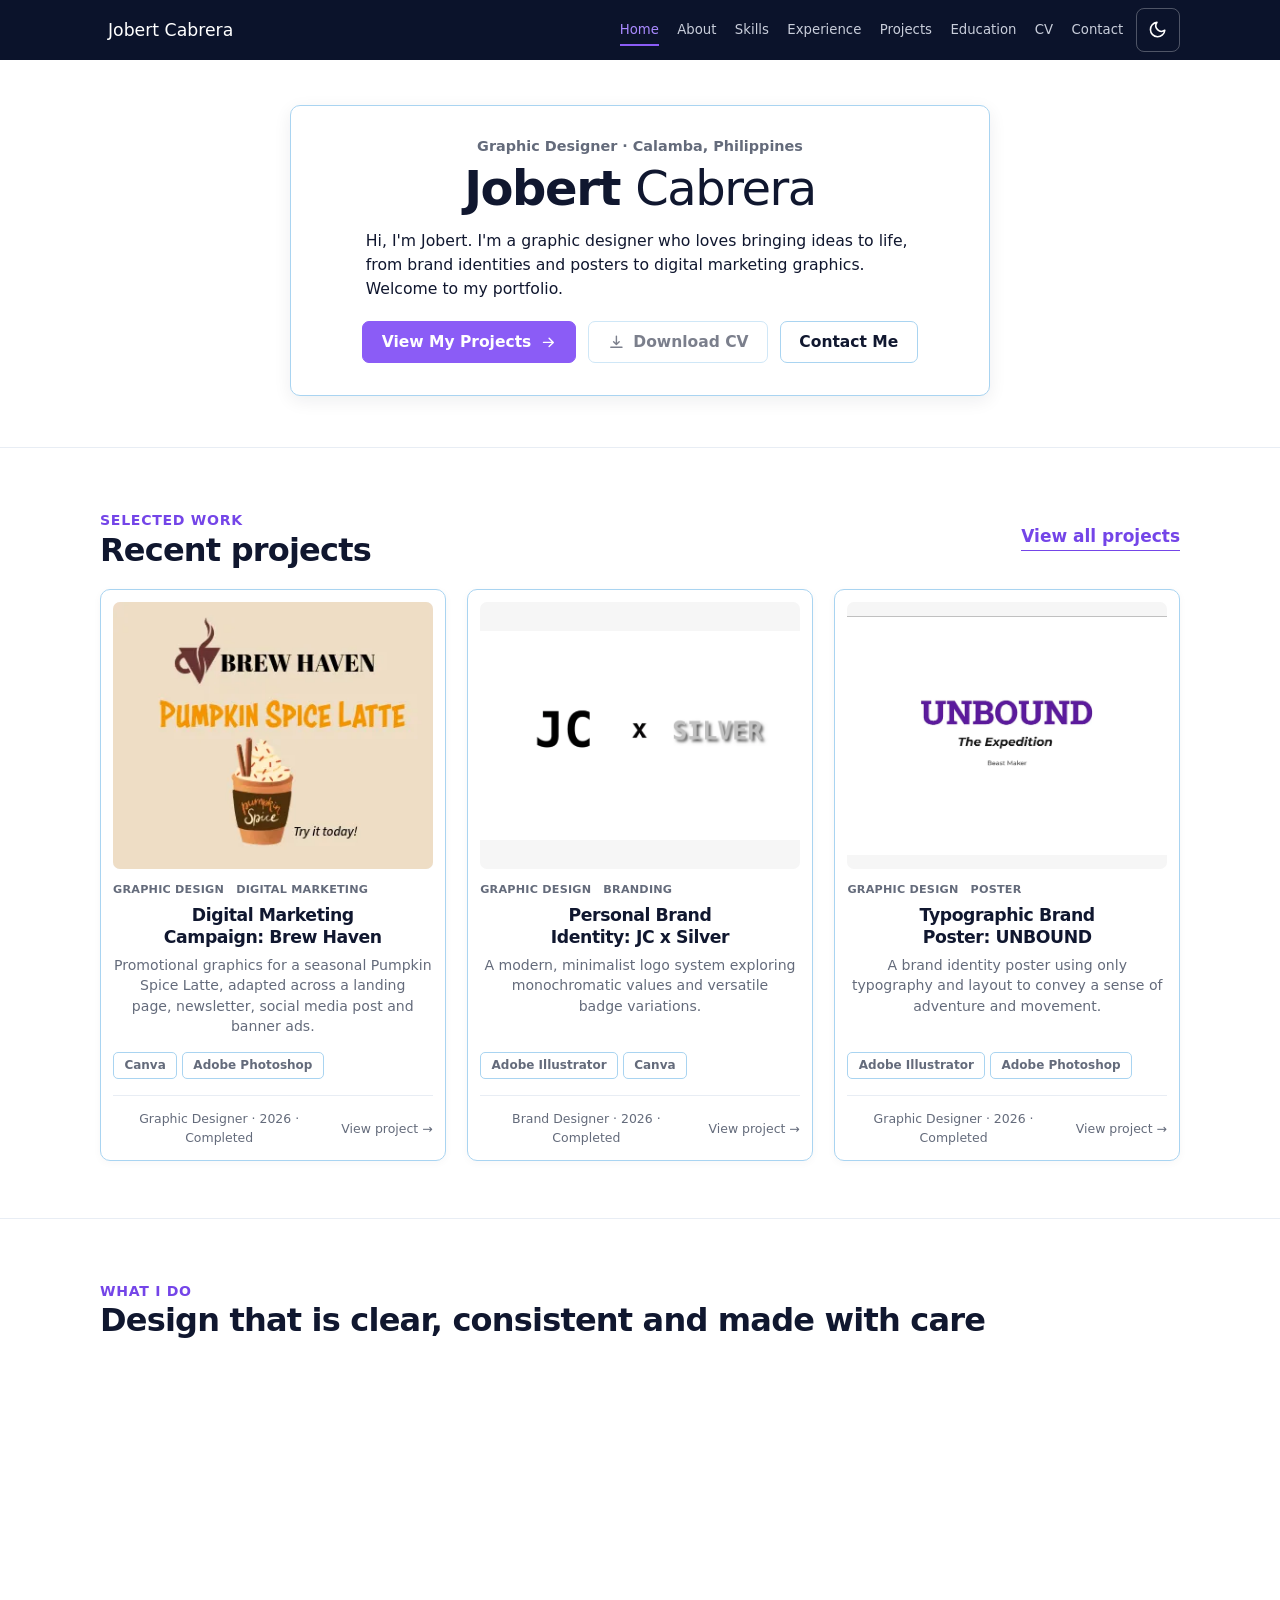
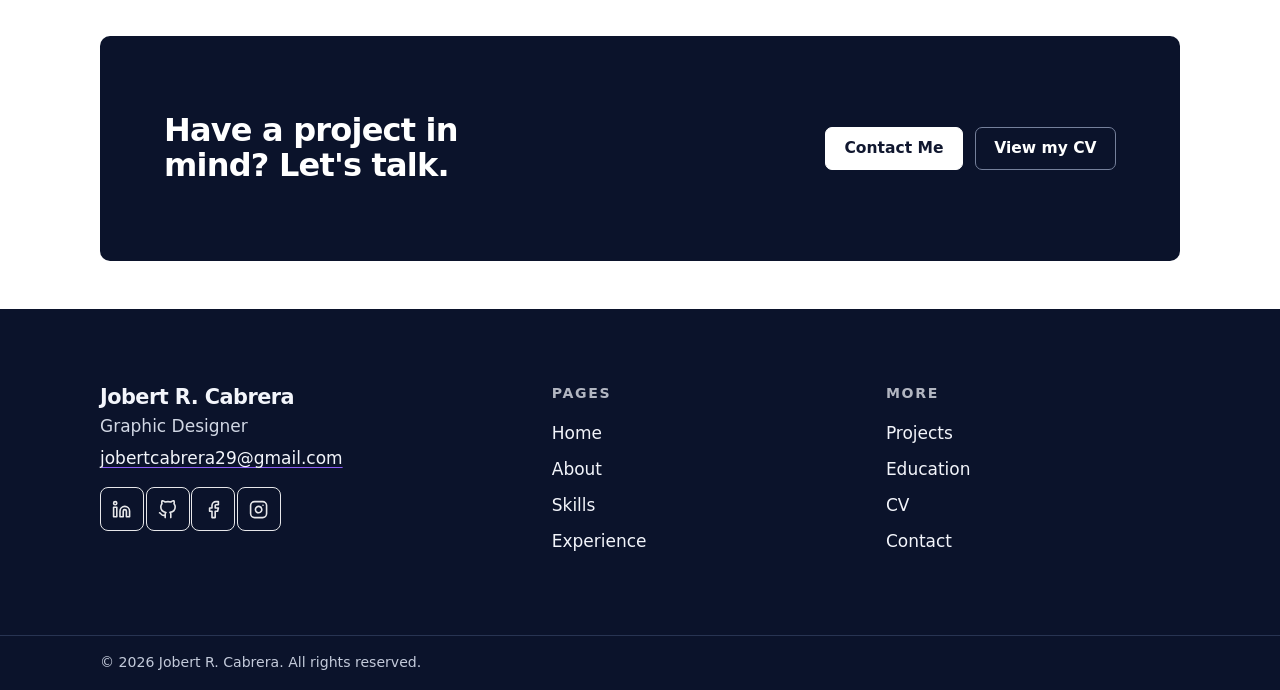
==== index.html @ 99c91511 "Add files via upload" ====
<!DOCTYPE html>
<html lang="en">
<head>
<meta charset="utf-8">
<meta name="viewport" content="width=device-width, initial-scale=1">
<title>Jobert Cabrera | Graphic Designer Portfolio</title>
<meta name="description" content="Portfolio of Jobert Cabrera, a graphic designer from Calamba, Philippines: brand identity, digital marketing graphics, posters and illustration.">
<meta name="author" content="Jobert R. Cabrera">
<link rel="canonical" href="https://YOUR-USERNAME.github.io/Web_Portfolio/">
<meta property="og:type" content="website">
<meta property="og:site_name" content="Jobert Cabrera Portfolio">
<meta property="og:title" content="Jobert Cabrera | Graphic Designer Portfolio">
<meta property="og:description" content="Portfolio of Jobert Cabrera, a graphic designer from Calamba, Philippines: brand identity, digital marketing graphics, posters and illustration.">
<meta property="og:url" content="https://YOUR-USERNAME.github.io/Web_Portfolio/">
<meta property="og:image" content="https://YOUR-USERNAME.github.io/Web_Portfolio/assets/og-image.jpg">
<meta property="og:image:width" content="1200">
<meta property="og:image:height" content="630">
<meta property="og:image:alt" content="Jobert Cabrera, graphic designer, with a selection of brand and campaign artwork">
<meta name="twitter:card" content="summary_large_image">
<meta http-equiv="Content-Security-Policy" content="default-src 'self'; script-src 'self'; style-src 'self' https://fonts.googleapis.com; font-src https://fonts.gstatic.com; img-src 'self' data:; connect-src 'self' https://formspree.io; form-action https://formspree.io; object-src 'none'; base-uri 'self';">
<link rel="icon" type="image/svg+xml" href="favicon.svg">
<script src="js/theme-init.js"></script>
<link rel="preconnect" href="https://fonts.googleapis.com">
<link rel="preconnect" href="https://fonts.gstatic.com" crossorigin>
<link rel="stylesheet" href="https://fonts.googleapis.com/css2?family=Fraunces:ital,wght@0,400;0,600;1,400&family=Hanken+Grotesk:wght@400;500;600;700&display=swap">
<link rel="stylesheet" href="css/style.css">
<script type="application/ld+json">
{"@context":"https://schema.org","@type":"Person","name":"Jobert R. Cabrera","jobTitle":"Graphic Designer","url":"https://YOUR-USERNAME.github.io/Web_Portfolio/","image":"https://YOUR-USERNAME.github.io/Web_Portfolio/assets/mypicture.jpg","address":{"@type":"PostalAddress","addressLocality":"Calamba","addressRegion":"Laguna","addressCountry":"PH"},"sameAs":["https://www.linkedin.com/in/jobert-cabrera-55b03a447/","https://github.com/jobertcabrera"]}
</script>
</head>
<body data-root="" data-page="home">
<a class="skip-link" href="#main">Skip to content</a>
<header id="site-header"><noscript><p class="container"><a href="index.html">Home</a> · <a href="projects.html">Projects</a> · <a href="contact.html">Contact</a></p></noscript></header>
<main id="main">
<section class="hero">
  <div class="container hero__grid">
    <div>
      <p class="hero__role">Graphic Designer · Calamba, Philippines</p>
      <h1>Jobert <em>Cabrera</em></h1>
      <p class="hero__tagline">Clean layouts, strong typography, and visuals that tell a story.</p>
      <p class="hero__intro">Hi, I'm Jobert. I'm a graphic designer who loves bringing ideas to life, from brand identities and posters to digital marketing graphics. Welcome to my portfolio.</p>
      <div class="btn-row">
        <a class="btn btn--primary" href="projects.html">View My Projects <svg class="arrow" viewBox="0 0 24 24" fill="none" stroke="currentColor" stroke-width="2" stroke-linecap="round" stroke-linejoin="round" aria-hidden="true"><path d="M5 12h14M13 6l6 6-6 6"/></svg></a>
        <a class="btn btn--ghost" data-cv="download" href="assets/CV.pdf" download="Jobert_Cabrera_CV.pdf"><svg viewBox="0 0 24 24" fill="none" stroke="currentColor" stroke-width="2" stroke-linecap="round" stroke-linejoin="round" aria-hidden="true"><path d="M12 3v12m0 0-4-4m4 4 4-4M4 19h16"/></svg> Download CV</a>
        <a class="btn btn--ghost" href="contact.html">Contact Me</a>
      </div>
    </div>
    <figure class="portrait">
      <div class="portrait__frame"><picture><source type="image/webp" srcset="assets/mypicture.webp"><img src="assets/mypicture.jpg" alt="Portrait of Jobert Cabrera" width="600" height="600" fetchpriority="high" decoding="async"></picture></div>
      <figcaption class="portrait__badge">Jobert R. Cabrera<span>Freelance graphic designer</span></figcaption>
    </figure>
  </div>
</section>

<section class="section section--rule" aria-labelledby="work-h">
  <div class="container">
    <div class="section-head">
      <div><p class="kicker">Selected work</p><h2 id="work-h">Recent projects</h2></div>
      <a class="text-link" href="projects.html">View all projects</a>
    </div>
    <ul class="project-grid project-grid--featured" id="featured-projects"></ul>
    <noscript><p>Enable JavaScript to see the project cards, or open the <a href="projects.html">Projects page</a>.</p></noscript>
  </div>
</section>

<section class="section section--rule" aria-labelledby="do-h">
  <div class="container">
    <div class="section-head"><div><p class="kicker">What I do</p><h2 id="do-h">Design that is clear, consistent and made with care</h2></div></div>
    <ul class="pillars">
      <li class="reveal"><h3>Brand identity</h3><p>Logo systems and visual identities, like the JC x Silver monogram, badge and logo lockups.</p></li>
      <li class="reveal"><h3>Digital graphics</h3><p>Campaign graphics sized for every channel: landing page, newsletter, social post and banner ads.</p></li>
      <li class="reveal"><h3>Typography &amp; layout</h3><p>Posters and layouts where type, hierarchy and scale carry the message, as in UNBOUND.</p></li>
    </ul>
  </div>
</section>

<section class="section--tight">
  <div class="container">
    <div class="cta-band">
      <h2>Have a project in mind? Let's talk.</h2>
      <div class="btn-row"><a class="btn btn--primary" href="contact.html">Contact Me</a><a class="btn btn--ghost" href="cv.html">View my CV</a></div>
    </div>
  </div>
</section>
</main>
<footer id="site-footer"></footer>
<script src="data/projects-data.js" defer></script>
<script src="js/site.js" defer></script>
<script src="js/projects.js" defer></script>
</body>
</html>
---- css/style.css ----
/* ==========================================================================
   Jobert Cabrera — Portfolio design system (single stylesheet)
   Sections: 1 Tokens · 2 Base · 3 Layout · 4 Header · 5 Buttons/tags
            6 Hero · 7 Cards & project grid · 8 Page sections · 9 Detail page
            10 Forms · 11 Footer · 12 Motion & utilities
   ========================================================================== */

/* 1. TOKENS ---------------------------------------------------------------- */
:root {
    color-scheme: light;
    --paper: #f5f2eb;
    --surface: #fbf9f4;
    --surface-2: #ece7dc;
    --ink: #16140f;
    --muted: #5a554a;
    --line: #d8d2c4;
    --accent: #b8381a;        /* text/links on paper (AA) */
    --accent-strong: #e0532a; /* decorative marks only */
    --on-ink: #f5f2eb;
    --mat: #ffffff;           /* neutral mat behind artwork, same in both themes */
    --ok: #1d6b3a;
    --err: #b3261e;
    --shadow: 0 1px 2px rgba(22, 20, 15, .06), 0 8px 24px rgba(22, 20, 15, .06);

    --font-display: "Fraunces", "Iowan Old Style", Georgia, "Times New Roman", serif;
    --font-body: "Hanken Grotesk", system-ui, -apple-system, "Segoe UI", Roboto, Arial, sans-serif;

    --step--1: clamp(.82rem, .8rem + .1vw, .9rem);
    --step-0: clamp(1rem, .97rem + .15vw, 1.0625rem);
    --step-1: clamp(1.15rem, 1.08rem + .35vw, 1.3rem);
    --step-2: clamp(1.4rem, 1.25rem + .7vw, 1.75rem);
    --step-3: clamp(1.8rem, 1.5rem + 1.4vw, 2.5rem);
    --step-4: clamp(2.3rem, 1.7rem + 2.8vw, 3.75rem);
    --step-5: clamp(2.9rem, 1.9rem + 4.6vw, 5.5rem);

    --space-1: .5rem;
    --space-2: 1rem;
    --space-3: 1.5rem;
    --space-4: 2.5rem;
    --space-5: clamp(3rem, 6vw, 5rem);
    --space-6: clamp(4rem, 9vw, 7.5rem);

    --radius: 6px;
    --radius-lg: 14px;
    --container: 1200px;
    --gutter: clamp(1rem, 4vw, 2.5rem);
    --header-h: 68px;
    --ease: cubic-bezier(.2, .7, .2, 1);
}

:root[data-theme="dark"] {
    --paper: #12110f;
    --surface: #1a1816;
    --surface-2: #26231f;
    --ink: #f2eee6;
    --muted: #aaa398;
    --line: #36322c;
    --accent: #ff8a5c;
    --accent-strong: #ff8a5c;
    --on-ink: #12110f;
    --ok: #6fd18f;
    --err: #ff8f86;
    --shadow: 0 1px 2px rgba(0, 0, 0, .4), 0 8px 24px rgba(0, 0, 0, .35);
    color-scheme: dark;
}

/* 2. BASE ------------------------------------------------------------------ */
*, *::before, *::after { box-sizing: border-box; }
html { -webkit-text-size-adjust: 100%; scroll-behavior: smooth; scroll-padding-top: calc(var(--header-h) + 1rem); }
body {
    margin: 0;
    background: var(--paper);
    color: var(--ink);
    font: 400 var(--step-0)/1.65 var(--font-body);
    text-rendering: optimizeLegibility;
    -webkit-font-smoothing: antialiased;
    overflow-x: hidden;
}
img, picture { display: block; max-width: 100%; }
.portrait__frame picture, .project-card__media picture, .shot__btn picture { width: 100%; height: 100%; }
h1, h2, h3, h4 { margin: 0; font-family: var(--font-display); font-weight: 600; line-height: 1.12; letter-spacing: -.015em; text-wrap: balance; }
h1 { font-size: var(--step-4); }
h2 { font-size: var(--step-3); }
h3 { font-size: var(--step-1); }
h4 { font-size: var(--step-0); font-family: var(--font-body); font-weight: 700; letter-spacing: 0; }
p { margin: 0 0 1em; text-wrap: pretty; }
ul, ol { margin: 0; padding: 0; }
a { color: inherit; text-decoration-color: var(--accent-strong); text-underline-offset: .2em; text-decoration-thickness: 1px; }
a:hover { color: var(--accent); }
:focus-visible { outline: 3px solid var(--accent); outline-offset: 3px; border-radius: 3px; }
::selection { background: var(--accent-strong); color: #16140f; }

.skip-link {
    position: absolute; left: var(--gutter); top: -4rem; z-index: 200;
    background: var(--ink); color: var(--on-ink); padding: .7rem 1rem; border-radius: var(--radius);
}
.skip-link:focus { top: .75rem; color: var(--on-ink); }

.visually-hidden {
    position: absolute !important; width: 1px; height: 1px; margin: -1px; padding: 0;
    overflow: hidden; clip: rect(0 0 0 0); white-space: nowrap; border: 0;
}

/* 3. LAYOUT ---------------------------------------------------------------- */
.container { width: 100%; max-width: var(--container); margin-inline: auto; padding-inline: var(--gutter); }
.section { padding-block: var(--space-6); }
.section--tight { padding-block: var(--space-5); }
.section--rule { border-top: 1px solid var(--line); }

.kicker {
    display: inline-flex; align-items: center; gap: .6rem;
    font: 700 var(--step--1)/1 var(--font-body); letter-spacing: .14em; text-transform: uppercase; color: var(--accent);
    margin-bottom: var(--space-2);
}
.kicker::before { content: ""; width: 2rem; height: 2px; background: var(--accent-strong); }

.page-head { padding-top: var(--space-5); padding-bottom: var(--space-4); max-width: 52rem; }
.page-head h1 { margin-bottom: var(--space-2); }
.lede { font-size: var(--step-1); color: var(--muted); max-width: 44rem; line-height: 1.55; }

.section-head { display: flex; justify-content: space-between; align-items: end; gap: var(--space-3); flex-wrap: wrap; margin-bottom: var(--space-4); }
.section-head h2 { max-width: 28ch; }

/* 4. HEADER ---------------------------------------------------------------- */
.site-header {
    min-height: var(--header-h);
    position: sticky; top: 0; z-index: 100;
    background: var(--paper); border-bottom: 1px solid var(--line);
}
.site-header__inner { display: flex; align-items: center; justify-content: space-between; gap: var(--space-2); min-height: var(--header-h); }
.brand { display: inline-flex; align-items: center; gap: .65rem; text-decoration: none; font: 600 1.15rem/1 var(--font-display); letter-spacing: -.01em; white-space: nowrap; }
.brand:hover { color: var(--ink); }
.brand__mark {
    display: grid; place-items: center; width: 2.25rem; height: 2.25rem; border-radius: var(--radius);
    background: var(--ink); color: var(--on-ink); font: 700 .95rem/1 var(--font-display); position: relative;
}
.brand__mark::after { content: ""; position: absolute; left: .55rem; right: .55rem; bottom: .38rem; height: 2px; background: var(--accent-strong); }

.nav { display: flex; align-items: center; gap: .25rem; }
.nav__list { display: flex; list-style: none; gap: .1rem; }
.nav__link {
    display: block; padding: .55rem .7rem; text-decoration: none; font-size: .95rem; font-weight: 600; color: var(--muted);
    border-radius: var(--radius); position: relative;
}
.nav__link:hover { color: var(--ink); }
.nav__link[aria-current="page"] { color: var(--ink); }
.nav__link[aria-current="page"]::after { content: ""; position: absolute; left: .7rem; right: .7rem; bottom: .2rem; height: 2px; background: var(--accent-strong); }

.icon-btn {
    display: inline-grid; place-items: center; width: 2.75rem; height: 2.75rem; padding: 0;
    background: transparent; color: var(--ink); border: 1px solid var(--line); border-radius: var(--radius); cursor: pointer;
    transition: border-color .2s, background-color .2s;
}
.icon-btn:hover { border-color: var(--ink); }
.icon-btn svg { width: 1.2rem; height: 1.2rem; }
.theme-toggle .icon-sun { display: none; }
:root[data-theme="dark"] .theme-toggle .icon-sun { display: block; }
:root[data-theme="dark"] .theme-toggle .icon-moon { display: none; }

.nav-toggle { display: none; }
.nav-toggle__bars, .nav-toggle__bars::before, .nav-toggle__bars::after {
    display: block; width: 1.25rem; height: 2px; background: currentColor; border-radius: 2px; transition: transform .25s var(--ease), background-color .2s;
}
.nav-toggle__bars { position: relative; }
.nav-toggle__bars::before, .nav-toggle__bars::after { content: ""; position: absolute; left: 0; }
.nav-toggle__bars::before { top: -6px; }
.nav-toggle__bars::after { top: 6px; }
.nav-toggle[aria-expanded="true"] .nav-toggle__bars { background: transparent; }
.nav-toggle[aria-expanded="true"] .nav-toggle__bars::before { transform: translateY(6px) rotate(45deg); }
.nav-toggle[aria-expanded="true"] .nav-toggle__bars::after { transform: translateY(-6px) rotate(-45deg); }

@media (max-width: 980px) {
    .nav-toggle { display: inline-grid; }
    .nav__list {
        position: absolute; left: 0; right: 0; top: 100%;
        flex-direction: column; gap: 0; padding: .5rem var(--gutter) 1.25rem;
        background: var(--paper); border-bottom: 1px solid var(--line); box-shadow: var(--shadow);
        visibility: hidden; opacity: 0; transform: translateY(-.5rem);
        transition: opacity .2s, transform .25s var(--ease), visibility 0s .25s;
    }
    .nav__list.is-open { visibility: visible; opacity: 1; transform: none; transition-delay: 0s; }
    .nav__link { padding: .95rem .25rem; font-size: 1.05rem; border-bottom: 1px solid var(--line); border-radius: 0; }
    .nav__link[aria-current="page"]::after { left: .25rem; right: auto; width: 2rem; bottom: .55rem; }
    .nav__list li:last-child .nav__link { border-bottom: 0; }
}

/* 5. BUTTONS / TAGS -------------------------------------------------------- */
.btn {
    display: inline-flex; align-items: center; justify-content: center; gap: .55rem;
    min-height: 2.9rem; padding: .7rem 1.4rem; border-radius: var(--radius); border: 1.5px solid var(--ink);
    font: 700 .97rem/1.2 var(--font-body); text-decoration: none; cursor: pointer; text-align: center;
    transition: background-color .2s, color .2s, border-color .2s, transform .2s var(--ease);
}
.btn svg { width: 1.05rem; height: 1.05rem; flex: none; transition: transform .2s var(--ease); }
.btn:hover svg.arrow { transform: translateX(3px); }
.btn--primary { background: var(--ink); color: var(--on-ink); }
.btn--primary:hover { background: var(--accent); border-color: var(--accent); color: var(--paper); }
:root[data-theme="dark"] .btn--primary:hover { color: #12110f; }
.btn--ghost { background: transparent; color: var(--ink); }
.btn--ghost:hover { background: var(--ink); color: var(--on-ink); }
.btn[aria-disabled="true"] { opacity: .55; cursor: not-allowed; pointer-events: none; }
.btn-row { display: flex; flex-wrap: wrap; gap: .75rem; }

.tags { display: flex; flex-wrap: wrap; gap: .4rem; list-style: none; }
.tag {
    display: inline-block; padding: .25rem .65rem; border: 1px solid var(--line); border-radius: 999px;
    font-size: var(--step--1); font-weight: 600; color: var(--muted); background: transparent; line-height: 1.4;
}
button.tag { cursor: pointer; font-family: inherit; }
button.tag:hover { border-color: var(--ink); color: var(--ink); }

.text-link { font-weight: 700; text-decoration: none; border-bottom: 1.5px solid var(--accent-strong); padding-bottom: 1px; }
.text-link:hover { color: var(--accent); }

/* 6. HERO ------------------------------------------------------------------ */
.hero { padding-block: var(--space-5) var(--space-6); }
.hero__grid { display: grid; grid-template-columns: minmax(0, 1.35fr) minmax(0, 1fr); gap: clamp(2rem, 6vw, 6rem); align-items: center; }
.hero h1 { font-size: var(--step-5); font-weight: 600; letter-spacing: -.03em; line-height: 1; margin-bottom: var(--space-3); }
.hero h1 em { font-style: italic; font-weight: 400; color: var(--accent); }
.hero__role { font: 700 var(--step--1)/1.2 var(--font-body); letter-spacing: .14em; text-transform: uppercase; color: var(--muted); margin-bottom: var(--space-3); }
.hero__tagline { font: italic 400 var(--step-2)/1.3 var(--font-display); margin-bottom: var(--space-2); max-width: 28ch; }
.hero__intro { color: var(--muted); max-width: 40rem; margin-bottom: var(--space-4); }
.portrait { margin: 0; position: relative; justify-self: end; width: min(100%, 26rem); }
.portrait__frame { aspect-ratio: 4 / 5; overflow: hidden; border-radius: 12rem 12rem var(--radius-lg) var(--radius-lg); background: var(--surface-2); border: 1px solid var(--line); }
.portrait__frame img { width: 100%; height: 100%; object-fit: cover; object-position: 50% 18%; }
.portrait__badge {
    position: absolute; left: -1.25rem; bottom: 1.75rem; background: var(--ink); color: var(--on-ink);
    padding: .6rem 1rem; border-radius: var(--radius); font-size: var(--step--1); font-weight: 700; line-height: 1.3; box-shadow: var(--shadow);
}
.portrait__badge span { display: block; font-weight: 500; opacity: .75; }

@media (max-width: 860px) {
    .hero__grid { grid-template-columns: 1fr; }
    .portrait { justify-self: start; width: min(100%, 19rem); order: -1; }
    .portrait__badge { left: auto; right: -.5rem; }
}

/* 7. CARDS & PROJECT GRID -------------------------------------------------- */
.project-grid { display: grid; grid-template-columns: repeat(auto-fill, minmax(min(100%, 19rem), 1fr)); gap: var(--space-4) var(--space-3); list-style: none; }
.project-grid--featured { grid-template-columns: repeat(3, minmax(0, 1fr)); }
@media (max-width: 900px) { .project-grid--featured { grid-template-columns: repeat(auto-fill, minmax(min(100%, 17rem), 1fr)); } }

.project-card { display: flex; flex-direction: column; position: relative; }
.project-card[hidden] { display: none; }
.project-card__media {
    display: block; aspect-ratio: 4 / 3; overflow: hidden; border-radius: var(--radius-lg); background: var(--mat);
    border: 1px solid var(--line); margin-bottom: var(--space-2);
}
.project-card__media img { width: 100%; height: 100%; object-fit: cover; transition: transform .6s var(--ease); }
.project-card:hover .project-card__media img { transform: scale(1.035); }
.project-card__meta { display: flex; flex-wrap: wrap; gap: .25rem .75rem; font-size: var(--step--1); font-weight: 700; letter-spacing: .06em; text-transform: uppercase; color: var(--accent); margin-bottom: .4rem; }
.project-card h3 { font-size: var(--step-2); margin-bottom: .5rem; }
.project-card h3 a { text-decoration: none; }
.project-card h3 a::after { content: ""; position: absolute; inset: 0; } /* whole card is clickable, one link in tab order */
.project-card:hover h3 a { color: var(--accent); }
.project-card p { color: var(--muted); font-size: .97rem; margin-bottom: 1rem; }
.project-card .tags { margin-top: auto; margin-bottom: 1rem; }
.project-card__foot { display: flex; justify-content: space-between; align-items: center; gap: 1rem; font-size: var(--step--1); color: var(--muted); border-top: 1px solid var(--line); padding-top: .8rem; }
.project-card__foot > span:last-child { white-space: nowrap; }
.project-card__foot a { position: relative; z-index: 2; font-weight: 700; }

/* Filters */
.filters { border-block: 1px solid var(--line); padding-block: var(--space-3); margin-bottom: var(--space-4); display: grid; gap: var(--space-2); }
.search-field { position: relative; }
.search-field svg { position: absolute; left: 1rem; top: 50%; transform: translateY(-50%); width: 1.15rem; height: 1.15rem; color: var(--muted); pointer-events: none; }
.search-field input[type="search"] { padding-left: 2.9rem; }
.filter-selects { display: grid; grid-template-columns: repeat(4, minmax(0, 1fr)); gap: var(--space-2); }
@media (max-width: 760px) { .filter-selects { grid-template-columns: repeat(2, minmax(0, 1fr)); } }
@media (max-width: 420px) { .filter-selects { grid-template-columns: 1fr; } }
.filters__status { display: flex; flex-wrap: wrap; align-items: center; gap: .6rem 1rem; min-height: 2.25rem; }
.filters__count { font-weight: 700; margin: 0; }
.active-filters { display: flex; flex-wrap: wrap; gap: .4rem; list-style: none; }
.active-filters .tag { display: inline-flex; align-items: center; gap: .4rem; color: var(--ink); border-color: var(--ink); padding-right: .5rem; }
.active-filters .tag span[aria-hidden] { font-size: 1.1em; line-height: 1; }
.empty-state { border: 1.5px dashed var(--line); border-radius: var(--radius-lg); padding: var(--space-5) var(--space-3); text-align: center; }
.empty-state h2 { font-size: var(--step-2); margin-bottom: .5rem; }
.empty-state p { color: var(--muted); }

/* 8. PAGE SECTIONS --------------------------------------------------------- */
.pillars { display: grid; grid-template-columns: repeat(3, minmax(0, 1fr)); gap: var(--space-4); list-style: none; counter-reset: pillar; }
.pillars li { border-top: 2px solid var(--ink); padding-top: var(--space-2); counter-increment: pillar; }
.pillars li::before { content: counter(pillar, decimal-leading-zero); display: block; font: 600 var(--step--1)/1 var(--font-body); letter-spacing: .12em; color: var(--accent); margin-bottom: .75rem; }
.pillars h3 { margin-bottom: .5rem; }
.pillars p { color: var(--muted); margin: 0; }
@media (max-width: 760px) { .pillars { grid-template-columns: 1fr; gap: var(--space-3); } }

.cta-band { background: var(--ink); color: var(--on-ink); border-radius: var(--radius-lg); padding: var(--space-5) clamp(1.5rem, 5vw, 4rem); display: flex; justify-content: space-between; align-items: center; gap: var(--space-3); flex-wrap: wrap; }
.cta-band h2 { max-width: 20ch; color: inherit; }
.cta-band .btn--primary { background: var(--on-ink); color: var(--ink); border-color: var(--on-ink); }
.cta-band .btn--primary:hover { background: var(--accent-strong); border-color: var(--accent-strong); color: #16140f; }
.cta-band .btn--ghost { color: var(--on-ink); border-color: var(--on-ink); }
.cta-band .btn--ghost:hover { background: var(--on-ink); color: var(--ink); }

.about-grid { display: grid; grid-template-columns: minmax(0, 1fr) minmax(0, 1.5fr); gap: clamp(2rem, 6vw, 5rem); align-items: start; }
.about-grid .portrait { justify-self: start; position: sticky; top: calc(var(--header-h) + 1.5rem); }
@media (max-width: 860px) { .about-grid { grid-template-columns: 1fr; } .about-grid .portrait { position: static; width: min(100%, 19rem); } }
.prose p { max-width: 42rem; }
.facts { display: grid; grid-template-columns: max-content 1fr; gap: 0 var(--space-3); margin: var(--space-4) 0 0; border-top: 1px solid var(--line); }
.facts dt, .facts dd { padding: .85rem 0; border-bottom: 1px solid var(--line); margin: 0; }
.facts dt { font-size: var(--step--1); font-weight: 700; letter-spacing: .08em; text-transform: uppercase; color: var(--muted); padding-top: 1rem; }
.facts dd { overflow-wrap: anywhere; }
@media (max-width: 520px) { .facts { grid-template-columns: 1fr; } .facts dt { border-bottom: 0; padding-bottom: 0; } }

.skill-groups { display: grid; grid-template-columns: repeat(2, minmax(0, 1fr)); gap: var(--space-3); }
@media (max-width: 760px) { .skill-groups { grid-template-columns: 1fr; } }
.skill-group { border: 1px solid var(--line); border-radius: var(--radius-lg); padding: var(--space-3); background: var(--surface); }
.skill-group--wide { grid-column: 1 / -1; }
.skill-group h2 { font-size: var(--step-2); margin-bottom: .35rem; }
.skill-group > p { color: var(--muted); font-size: .95rem; }
.skill-list { list-style: none; margin-top: var(--space-2); }
.skill-list li { display: flex; justify-content: space-between; align-items: center; gap: 1rem; padding: .8rem 0; border-top: 1px solid var(--line); }
.skill-list .level { font-size: var(--step--1); font-weight: 700; color: var(--accent); letter-spacing: .04em; white-space: nowrap; }
.skill-group .tags { margin-top: var(--space-2); }

.timeline { list-style: none; position: relative; margin-left: .6rem; padding-left: var(--space-4); border-left: 2px solid var(--line); }
.timeline__item { position: relative; padding-bottom: var(--space-4); }
.timeline__item::before { content: ""; position: absolute; left: calc(-1 * var(--space-4) - 7px); top: .45rem; width: 12px; height: 12px; border-radius: 50%; background: var(--accent-strong); box-shadow: 0 0 0 4px var(--paper); }
.timeline__date { font-size: var(--step--1); font-weight: 700; letter-spacing: .1em; text-transform: uppercase; color: var(--accent); margin-bottom: .35rem; }
.timeline__org { color: var(--muted); margin-bottom: var(--space-2); }
.timeline h2 { font-size: var(--step-2); }
.timeline h4 { margin: var(--space-2) 0 .4rem; }
.bullet-list { padding-left: 1.2rem; }
.bullet-list li { margin-bottom: .4rem; }
.bullet-list li::marker { color: var(--accent-strong); }

.card { background: var(--surface); border: 1px solid var(--line); border-radius: var(--radius-lg); padding: var(--space-3); }
.card h2 { font-size: var(--step-2); }
.card-grid { display: grid; grid-template-columns: repeat(auto-fit, minmax(min(100%, 20rem), 1fr)); gap: var(--space-3); }
.card .date { color: var(--accent); font-weight: 700; font-size: var(--step--1); letter-spacing: .08em; text-transform: uppercase; }

.notice { border-left: 4px solid var(--accent-strong); background: var(--surface-2); padding: var(--space-2) var(--space-3); border-radius: 0 var(--radius) var(--radius) 0; margin-top: var(--space-3); }
.notice p { margin: 0; }
.notice[hidden] { display: none; }

.cv-card { max-width: 40rem; }
.cv-card h2 { margin-bottom: .25rem; }

.error-page { text-align: center; padding-block: var(--space-6); }
.error-page__code { font: 600 clamp(6rem, 22vw, 14rem)/.9 var(--font-display); color: var(--accent); letter-spacing: -.04em; display: block; margin-bottom: var(--space-2); }
.error-page .btn-row { justify-content: center; margin-top: var(--space-3); }

/* 9. PROJECT DETAIL -------------------------------------------------------- */
.crumbs { font-size: var(--step--1); font-weight: 600; color: var(--muted); padding-top: var(--space-3); }
.crumbs a { color: var(--muted); }
.crumbs a:hover { color: var(--accent); }
.detail-head { padding-block: var(--space-4) var(--space-4); max-width: 56rem; }
.detail-head h1 { margin-bottom: var(--space-2); font-size: var(--step-4); }
.meta-grid { display: grid; grid-template-columns: repeat(auto-fit, minmax(9rem, 1fr)); gap: 0; border-block: 1px solid var(--line); margin: 0 0 var(--space-5); }
.meta-grid div { padding: 1rem 1rem 1rem 0; }
.meta-grid dt { font-size: var(--step--1); font-weight: 700; letter-spacing: .1em; text-transform: uppercase; color: var(--muted); margin-bottom: .2rem; }
.meta-grid dd { margin: 0; font-weight: 600; }
.detail-cols { display: grid; grid-template-columns: repeat(2, minmax(0, 1fr)); gap: var(--space-4) clamp(2rem, 6vw, 5rem); margin-bottom: var(--space-5); }
.detail-cols h2 { font-size: var(--step-2); margin-bottom: var(--space-1); padding-top: var(--space-2); border-top: 2px solid var(--ink); }
.detail-cols .wide { grid-column: 1 / -1; }
@media (max-width: 760px) { .detail-cols { grid-template-columns: 1fr; } }

.gallery { display: grid; grid-template-columns: repeat(2, minmax(0, 1fr)); gap: var(--space-3); list-style: none; margin-bottom: var(--space-5); }
.gallery--lead li:first-child, .gallery li:only-child { grid-column: 1 / -1; }
.gallery li:only-child { max-width: 52rem; }
@media (max-width: 640px) { .gallery { grid-template-columns: 1fr; } }
.shot { margin: 0; }
.shot__btn { display: block; width: 100%; padding: 0; border: 1px solid var(--line); border-radius: var(--radius-lg); overflow: hidden; background: var(--mat); cursor: zoom-in; aspect-ratio: 4 / 3; }
.gallery--lead li:first-child .shot__btn { aspect-ratio: 16 / 9; }
.gallery li:only-child .shot__btn { aspect-ratio: 4 / 3; }
.shot__btn img { width: 100%; height: 100%; object-fit: contain; transition: transform .5s var(--ease); }
.shot__btn:hover img { transform: scale(1.02); }
.shot figcaption { padding-top: .75rem; }
.shot figcaption strong { display: block; font-family: var(--font-display); font-size: var(--step-1); font-weight: 600; }
.shot figcaption span { color: var(--muted); font-size: .95rem; }

.pager { display: grid; grid-template-columns: 1fr 1fr; gap: var(--space-3); border-top: 1px solid var(--line); padding-top: var(--space-4); }
.pager a { text-decoration: none; display: block; padding: var(--space-2) 0; }
.pager a:last-child { text-align: right; }
.pager small { display: block; font-size: var(--step--1); font-weight: 700; letter-spacing: .1em; text-transform: uppercase; color: var(--muted); }
.pager strong { font: 600 var(--step-1)/1.25 var(--font-display); }
.pager a:hover strong { color: var(--accent); }

.lightbox { border: 0; padding: 0; background: transparent; max-width: 100vw; max-height: 100vh; width: 100%; height: 100%; color: #fff; }
.lightbox::backdrop { background: rgba(10, 9, 8, .92); }
.lightbox__inner { display: grid; grid-template-rows: 1fr auto; height: 100%; padding: 1rem; gap: .75rem; }
.lightbox__stage { min-height: 0; display: grid; place-items: center; }
.lightbox__stage img { max-width: 100%; max-height: 100%; object-fit: contain; background: var(--mat); border-radius: var(--radius); }
.lightbox__bar { display: flex; align-items: center; justify-content: space-between; gap: 1rem; }
.lightbox__bar p { margin: 0; font-size: .95rem; }
.lightbox .icon-btn { color: #fff; border-color: rgba(255, 255, 255, .4); background: rgba(255, 255, 255, .08); }
.lightbox .icon-btn:hover { border-color: #fff; }

/* 10. FORMS ---------------------------------------------------------------- */
.contact-grid { display: grid; grid-template-columns: minmax(0, 1.4fr) minmax(0, 1fr); gap: clamp(2rem, 5vw, 4rem); align-items: start; }
@media (max-width: 900px) { .contact-grid { grid-template-columns: 1fr; } }
.form { display: grid; gap: var(--space-3); }
.form__row { display: grid; grid-template-columns: 1fr 1fr; gap: var(--space-3); }
@media (max-width: 600px) { .form__row { grid-template-columns: 1fr; } }
.field label, .field .label { display: block; font-weight: 700; font-size: .95rem; margin-bottom: .4rem; }
.field .req { color: var(--accent); }
input[type="text"], input[type="email"], input[type="search"], select, textarea {
    width: 100%; min-height: 3rem; padding: .7rem .9rem; font: inherit; color: var(--ink);
    background: var(--surface); border: 1.5px solid var(--line); border-radius: var(--radius); transition: border-color .2s, box-shadow .2s;
}
select { appearance: none; padding-right: 2.4rem; background-image: url("data:image/svg+xml,%3Csvg xmlns='http://www.w3.org/2000/svg' viewBox='0 0 24 24' fill='none' stroke='%23888' stroke-width='2.5' stroke-linecap='round' stroke-linejoin='round'%3E%3Cpath d='m6 9 6 6 6-6'/%3E%3C/svg%3E"); background-repeat: no-repeat; background-position: right .75rem center; background-size: 1.1rem; }
textarea { min-height: 9rem; resize: vertical; }
input::placeholder, textarea::placeholder { color: var(--muted); opacity: .8; }
input:hover, select:hover, textarea:hover { border-color: var(--muted); }
input:focus-visible, select:focus-visible, textarea:focus-visible { outline: 3px solid var(--accent); outline-offset: 1px; border-color: var(--ink); }
.field[data-invalid="true"] input, .field[data-invalid="true"] textarea { border-color: var(--err); }
.field__error { color: var(--err); font-size: .9rem; font-weight: 600; margin: .35rem 0 0; min-height: 0; }
.field__error:empty { display: none; }
.field__hint { color: var(--muted); font-size: .85rem; margin: .35rem 0 0; text-align: right; }
.hp { position: absolute; left: -9999px; width: 1px; height: 1px; overflow: hidden; }
.form-status { padding: var(--space-2); border-radius: var(--radius); border: 1.5px solid var(--line); font-weight: 600; }
.form-status[hidden] { display: none; }
.form-status[data-state="success"] { border-color: var(--ok); color: var(--ok); }
.form-status[data-state="error"] { border-color: var(--err); color: var(--err); }
.form-status a { color: inherit; }

.info-panel { background: var(--ink); color: var(--on-ink); border-radius: var(--radius-lg); padding: var(--space-4) var(--space-3); }
.info-panel a { color: inherit; }
.info-panel a:hover { color: var(--accent-strong); }
.info-panel h2 { font-size: var(--step-2); color: inherit; margin-bottom: var(--space-2); }
.info-panel dl { margin: 0 0 var(--space-3); }
.info-panel dt { font-size: var(--step--1); font-weight: 700; letter-spacing: .1em; text-transform: uppercase; opacity: .65; margin-top: var(--space-2); }
.info-panel dd { margin: .15rem 0 0; overflow-wrap: anywhere; }
.status-pill { display: inline-flex; align-items: center; gap: .5rem; font-size: var(--step--1); font-weight: 700; margin-bottom: var(--space-2); }
.status-pill::before { content: ""; width: .6rem; height: .6rem; border-radius: 50%; background: #5fd38a; }
.socials { display: flex; flex-wrap: wrap; gap: .5rem; list-style: none; }
.socials a { display: inline-grid; place-items: center; width: 2.75rem; height: 2.75rem; border: 1px solid currentColor; border-radius: var(--radius); opacity: .9; transition: background-color .2s, color .2s; }
.socials a:hover { background: var(--accent-strong); border-color: var(--accent-strong); color: #16140f; opacity: 1; }
.socials svg { width: 1.2rem; height: 1.2rem; }

/* 11. FOOTER --------------------------------------------------------------- */
.site-footer { border-top: 1px solid var(--line); background: var(--surface); margin-top: var(--space-6); }
.site-footer__grid { display: grid; grid-template-columns: 1.4fr 1fr 1fr; gap: var(--space-4); padding-block: var(--space-5); }
@media (max-width: 760px) { .site-footer__grid { grid-template-columns: 1fr; gap: var(--space-3); } }
.site-footer h2 { font-size: var(--step-1); margin-bottom: .25rem; }
.site-footer h3 { font: 700 var(--step--1)/1 var(--font-body); letter-spacing: .12em; text-transform: uppercase; color: var(--muted); margin-bottom: var(--space-2); }
.site-footer p { margin-bottom: .35rem; color: var(--muted); }
.site-footer ul { list-style: none; display: grid; gap: .1rem; }
.site-footer li a { display: inline-block; padding: .25rem 0; text-decoration: none; }
.site-footer li a:hover { text-decoration: underline; }
.site-footer .socials { display: flex; margin-top: var(--space-2); }
.site-footer .socials a { display: inline-grid; padding: 0; color: var(--ink); }
.site-footer__legal { border-top: 1px solid var(--line); padding-block: var(--space-2); font-size: var(--step--1); color: var(--muted); }
.site-footer__legal p { margin: 0; }

/* 12. MOTION & UTILITIES --------------------------------------------------- */
.js .reveal { opacity: 0; transform: translateY(14px); transition: opacity .7s var(--ease), transform .7s var(--ease); }
.js .reveal.is-visible { opacity: 1; transform: none; }
.mt-3 { margin-top: var(--space-3); }
.mt-4 { margin-top: var(--space-4); }

@media (prefers-reduced-motion: reduce) {
    html { scroll-behavior: auto; }
    *, *::before, *::after { animation-duration: .01ms !important; transition-duration: .01ms !important; transition-delay: 0s !important; }
    .js .reveal { opacity: 1; transform: none; }
}

@media print {
    .site-header, .site-footer, .cta-band, .skip-link { display: none; }
    body { background: #fff; color: #000; }
}

/* ==========================================================================
   FIGMA-ALIGNED RESPONSIVE POLISH (Oct 2026)
   Keeps the original navy / white / violet identity from the mobile mockup.
   These are intentional overrides of the earlier editorial theme.
   ========================================================================== */
:root {
  color-scheme: light;
  --paper: #ffffff;
  --surface: #ffffff;
  --surface-2: #f5f7fb;
  --ink: #10172f;
  --muted: #646b7b;
  --line: #a9d4f1;
  --accent: #7445e8;
  --accent-strong: #8b5cf6;
  --on-ink: #ffffff;
  --mat: #ffffff;
  --shadow: 0 5px 18px rgba(16, 23, 47, .07);
  --font-display: "Hanken Grotesk", "Poppins", system-ui, -apple-system, "Segoe UI", sans-serif;
  --font-body: "Hanken Grotesk", "Poppins", system-ui, -apple-system, "Segoe UI", sans-serif;
  --radius: 8px;
  --radius-lg: 10px;
  --container: 1160px;
  --header-h: 60px;
}
:root[data-theme="dark"] {
  --paper: #10172f;
  --surface: #151e3b;
  --surface-2: #202a49;
  --ink: #f7f8fc;
  --muted: #c3c9d8;
  --line: #45627e;
  --accent: #b59aff;
  --accent-strong: #9c7aff;
  --on-ink: #ffffff;
  --mat: #ffffff;
  --shadow: 0 5px 20px rgba(0, 0, 0, .22);
}
html { scroll-padding-top: calc(var(--header-h) + .75rem); }
body { line-height: 1.55; }
h1, h2, h3, h4 { font-family: var(--font-display); letter-spacing: -.025em; }
h1 { font-size: clamp(2rem, 3.4vw, 3.1rem); }
h2 { font-size: clamp(1.55rem, 2.5vw, 2.2rem); }
h3 { font-size: clamp(1.08rem, 1.6vw, 1.35rem); }
.container { max-width: var(--container); }

/* Navy bar and footer mirror the Figma screens. */
.site-header { background: #0b132b; color: #fff; border: 0; min-height: var(--header-h); }
.site-header__inner { min-height: var(--header-h); gap: 1rem; }
.brand { color: #fff; font: 500 1.08rem/1.1 var(--font-body); letter-spacing: 0; gap: .5rem; }
.brand:hover { color: #fff; }
.brand__mark { width: 0; height: 0; padding: 0; overflow: hidden; border: 0; background: transparent; font-size: 0; }
.brand__mark::after { display: none; }
.nav { gap: .25rem; }
.nav__list { gap: .05rem; }
.nav__link { color: #c9cedb; font-size: .83rem; font-weight: 500; padding: .55rem .55rem; }
.nav__link:hover, .nav__link[aria-current="page"] { color: #a98aff; }
.nav__link[aria-current="page"]::after { height: 2px; left: .55rem; right: .55rem; bottom: .2rem; background: #8b5cf6; }
.icon-btn { color: #fff; border-color: rgba(255,255,255,.28); }
.nav-toggle__bars, .nav-toggle__bars::before, .nav-toggle__bars::after { background: currentColor; }
@media (max-width: 980px) {
  .nav__list { background: #0b132b; border-bottom: 1px solid #283452; }
  .nav__link { color: #f4f5fa; border-color: #283452; padding: .8rem .25rem; }
  .nav__link:hover, .nav__link[aria-current="page"] { color: #b79cff; }
}

/* Home hero: compact, centered introduction like the reference. */
body[data-page="home"] .hero { padding-block: clamp(1.5rem, 4vw, 2.8rem) clamp(2rem, 4vw, 3.2rem); }
body[data-page="home"] .hero__grid { display: block; max-width: 780px; }
body[data-page="home"] .hero__grid > div:first-child {
  border: 1px solid var(--line); border-radius: 10px; padding: clamp(1.25rem, 4vw, 2rem);
  box-shadow: var(--shadow); text-align: center; background: var(--surface);
}
body[data-page="home"] .hero__role { text-transform: none; letter-spacing: 0; color: var(--muted); font-size: .9rem; margin-bottom: .45rem; }
body[data-page="home"] .hero h1 { font-size: clamp(2rem, 4.5vw, 3rem); line-height: 1.1; margin-bottom: .4rem; }
body[data-page="home"] .hero h1 em { font-style: normal; color: var(--ink); }
body[data-page="home"] .hero__tagline { display: none; }
body[data-page="home"] .hero__intro { color: var(--ink); max-width: 55ch; margin: .85rem auto 1.2rem; font-size: .98rem; text-align: left; }
body[data-page="home"] .hero .btn-row { justify-content: center; }
body[data-page="home"] .hero .portrait { display: none; }

/* Simple centered page titles, card edges, and violet calls to action. */
.page-head { padding-top: clamp(2rem, 5vw, 3.25rem); padding-bottom: clamp(1.5rem, 3vw, 2.25rem); max-width: 760px; }
.page-head .kicker { display: none; }
.page-head h1 { text-align: center; margin: 0 auto .65rem; }
.page-head .lede { text-align: center; margin-inline: auto; font-size: .98rem; }
.kicker { color: var(--accent); letter-spacing: .05em; }
.kicker::before { display: none; }
.btn { border-radius: 7px; min-height: 2.65rem; padding: .65rem 1.15rem; font-weight: 700; }
.btn--primary { background: #8b5cf6; color: #fff; border-color: #8b5cf6; }
.btn--primary:hover { background: #7041dc; border-color: #7041dc; color: #fff; }
.btn--ghost { border-color: var(--line); color: var(--ink); }
.btn--ghost:hover { background: #0b132b; border-color: #0b132b; color: #fff; }
.text-link { color: var(--accent); border-color: var(--accent); }
.section { padding-block: clamp(2rem, 5vw, 3.6rem); }
.section--tight { padding-block: clamp(1.75rem, 4vw, 3rem); }
.section--rule { border-top-color: #e8edf4; }
.section-head { align-items: center; margin-bottom: 1.3rem; }
.section-head .kicker { margin-bottom: .35rem; }
.section-head h2 { max-width: none; }

/* Project cards: clean white cards with the light-blue outline in Figma. */
.project-grid { grid-template-columns: repeat(2, minmax(0, 1fr)); gap: 1.35rem; }
.project-grid--featured { grid-template-columns: repeat(3, minmax(0, 1fr)); }
.project-card { min-width: 0; padding: .75rem; border: 1px solid var(--line); border-radius: 10px; background: var(--surface); box-shadow: 0 2px 8px rgba(16,23,47,.035); }
.project-card__media { aspect-ratio: 1.35 / 1; border: 0; border-radius: 7px; margin-bottom: .8rem; background: #f6f6f6; }
.project-card__media img { object-fit: contain; }
.project-card__meta { font-size: .7rem; color: var(--muted); letter-spacing: .02em; }
.project-card h3 { font-size: 1.08rem; line-height: 1.25; margin-bottom: .4rem; }
.project-card h3 a::after { border-radius: 10px; }
.project-card p { font-size: .88rem; line-height: 1.45; }
.project-card .tags { gap: .3rem; }
.tag { border-color: var(--line); border-radius: 5px; font-size: .75rem; }
.project-card__foot { border-top-color: #e8edf4; font-size: .78rem; }
.project-grid--featured .project-card { text-align: center; }
.project-grid--featured .project-card__media { aspect-ratio: 1.2 / 1; }
.filters { border: 1px solid var(--line); border-radius: 10px; padding: 1rem; }
.field input, .field select, .field textarea { border-color: var(--line); border-radius: 7px; }

/* About, skills, education and contact remain easy to scan at all widths. */
.about-grid { gap: clamp(1.5rem, 4vw, 3rem); }
.about-grid .portrait { top: calc(var(--header-h) + 1rem); }
.portrait__frame { border-radius: 10px; border-color: var(--line); aspect-ratio: 4 / 5; }
.portrait__badge { background: #0b132b; color: #fff; border-radius: 7px; }
.facts { border: 1px solid var(--line); border-radius: 10px; padding: 1rem; }
.pillars { gap: 1rem; }
.pillars li { border: 1px solid var(--line); border-radius: 10px; padding: 1rem; counter-increment: pillar; }
.pillars li::before { color: var(--accent); }
.cta-band { background: #0b132b; color: #fff; border-radius: 10px; }
.cta-band .btn--ghost { color: #fff; border-color: #75809b; }
.cta-band .btn--ghost:hover { background: #fff; color: #0b132b; }
.contact-grid { gap: clamp(1.5rem, 4vw, 3rem); }
.form { border: 1px solid var(--line); border-radius: 10px; padding: clamp(1rem, 3vw, 1.5rem); }
.form-status { border-radius: 7px; }
.site-footer { margin-top: clamp(2.5rem, 6vw, 4rem); background: #0b132b; color: #fff; border: 0; }
.site-footer h2, .site-footer h3, .site-footer p, .site-footer li a, .site-footer a { color: #f3f5fb; }
.site-footer h3 { opacity: .72; }
.site-footer p { color: #d1d7e4; }
.site-footer .socials a { color: #fff; }
.site-footer__legal { border-top-color: #283452; color: #c3cada; }
.site-footer__legal p { color: #c3cada; }

/* Tablet: use two columns where it helps, without squeezing text. */
@media (max-width: 900px) {
  .project-grid--featured { grid-template-columns: repeat(2, minmax(0, 1fr)); }
  .hero__grid { gap: 2rem; }
  .about-grid { grid-template-columns: minmax(0, .8fr) minmax(0, 1.2fr); }
  .site-footer__grid { grid-template-columns: 1.4fr 1fr; }
}
@media (max-width: 640px) {
  :root { --gutter: 1rem; --header-h: 56px; }
  .site-header__inner { gap: .4rem; }
  .brand { font-size: .98rem; }
  .nav { gap: .35rem; }
  .icon-btn { width: 2.45rem; height: 2.45rem; }
  .project-grid, .project-grid--featured { grid-template-columns: minmax(0, 1fr); gap: 1rem; }
  .project-card { padding: .7rem; }
  .project-card__media { aspect-ratio: 1.45 / 1; }
  .project-grid--featured .project-card__media { aspect-ratio: 1.5 / 1; }
  .section-head { align-items: flex-start; }
  .about-grid { grid-template-columns: 1fr; }
  .about-grid .portrait { position: relative; top: auto; width: min(100%, 15rem); justify-self: center; }
  .form__row { grid-template-columns: 1fr; }
  .contact-grid { grid-template-columns: 1fr; }
  .pillars { grid-template-columns: 1fr; }
  .site-footer__grid { grid-template-columns: 1fr 1fr; gap: 1.25rem; padding-block: 1.75rem; }
  .site-footer__grid > div:first-child { grid-column: 1 / -1; }
  .cta-band { align-items: flex-start; }
}
@media (max-width: 380px) {
  .site-footer__grid { grid-template-columns: 1fr; }
  .site-footer__grid > div:first-child { grid-column: auto; }
  body[data-page="home"] .hero__grid > div:first-child { padding: 1rem; }
  body[data-page="home"] .hero .btn-row .btn { width: 100%; }
}
@media (prefers-reduced-motion: reduce) {
  *, *::before, *::after { scroll-behavior: auto !important; animation-duration: .01ms !important; animation-iteration-count: 1 !important; transition-duration: .01ms !important; }
}
.skill-groups { gap: 1rem; }
.skill-group { border-radius: 10px; padding: clamp(1rem, 2.5vw, 1.4rem); }
.skill-group h2 { font-size: 1.2rem; }
.skill-list li { padding: .7rem 0; }
.skill-list .level { color: var(--muted); font-weight: 500; letter-spacing: 0; }
.skill-group .tags { gap: .45rem; }
.skill-group .tag { flex: 1 1 9rem; text-align: center; padding: .65rem .8rem; background: var(--surface); }
.info-panel { background: #0b132b; border-radius: 10px; }
.detail-head { max-width: 760px; margin-inline: auto; }
.detail-head h1 { text-align: center; }
.detail-cols h2 { border-color: var(--accent); }
.shot__btn { border-color: var(--line); border-radius: 10px; }

.page-head {
    max-width: 760px;
    margin-inline: auto !important;
    text-align: center !important;
}
.page-head h1, 
.page-head .lede, 
.page-head .kicker {
    text-align: center !important;
    margin-inline: auto !important;
}

body {
    display: flex;
    flex-direction: column;
    min-height: 100vh;
}

body {
    display: flex;
    flex-direction: column;
    min-height: 100vh;
}

main {
    flex: 1 0 auto;
    display: flex;
    flex-direction: column;
}

.cv-card {
    margin-inline: auto !important;
    width: 100%;
    max-width: 40rem;
}

.site-footer {
    margin-top: auto !important;
}
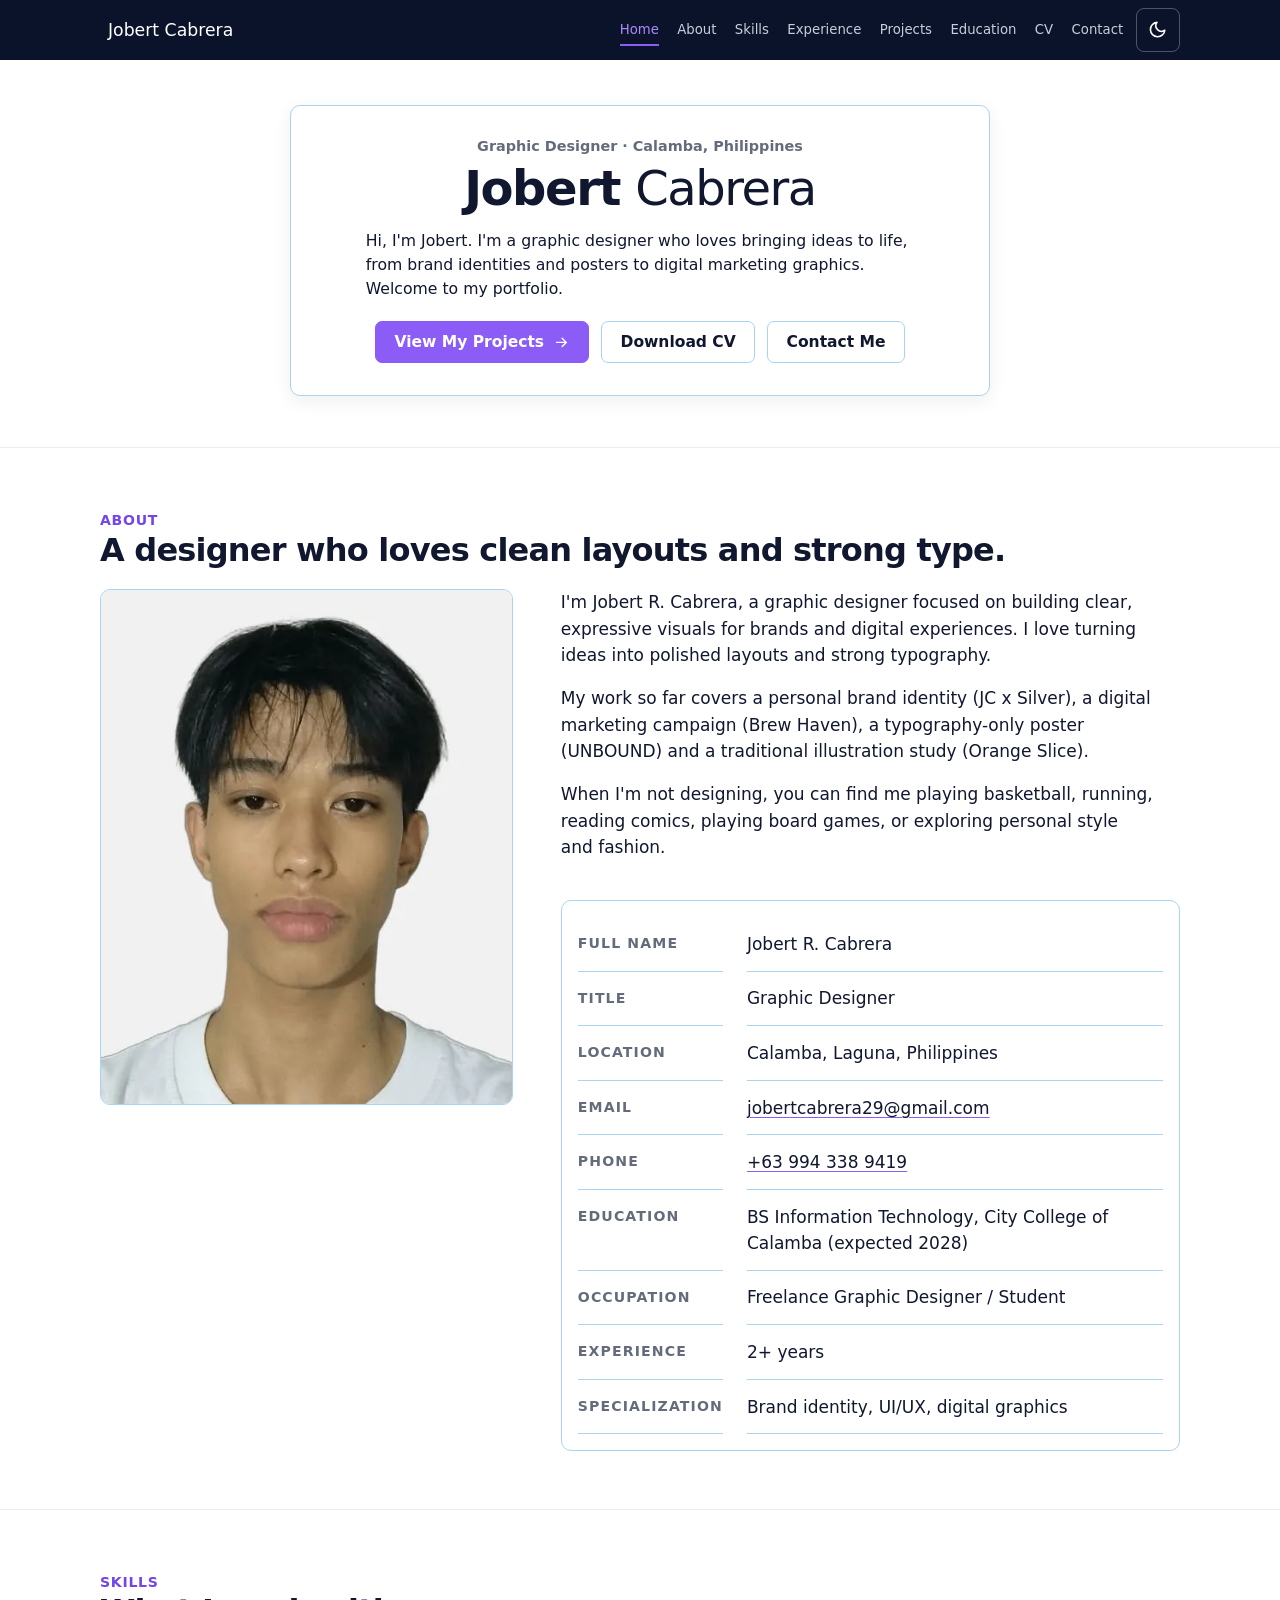
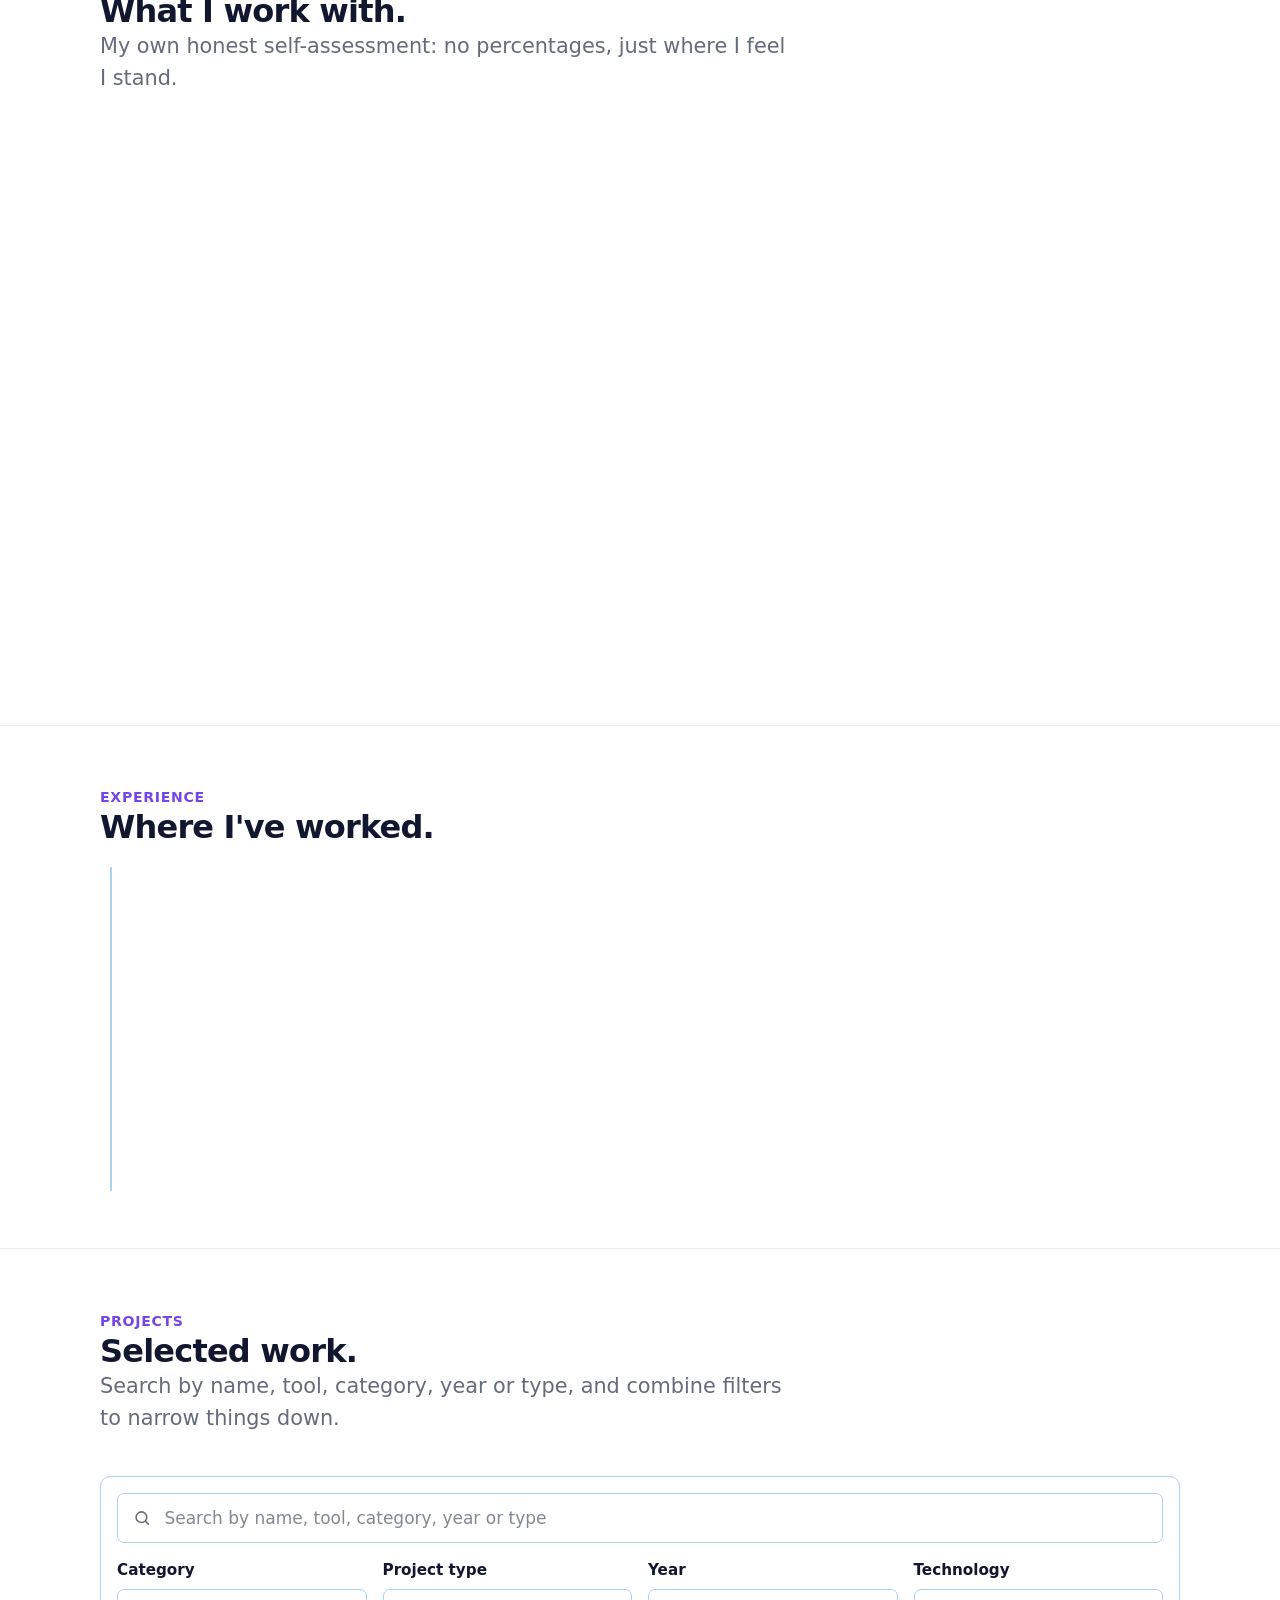
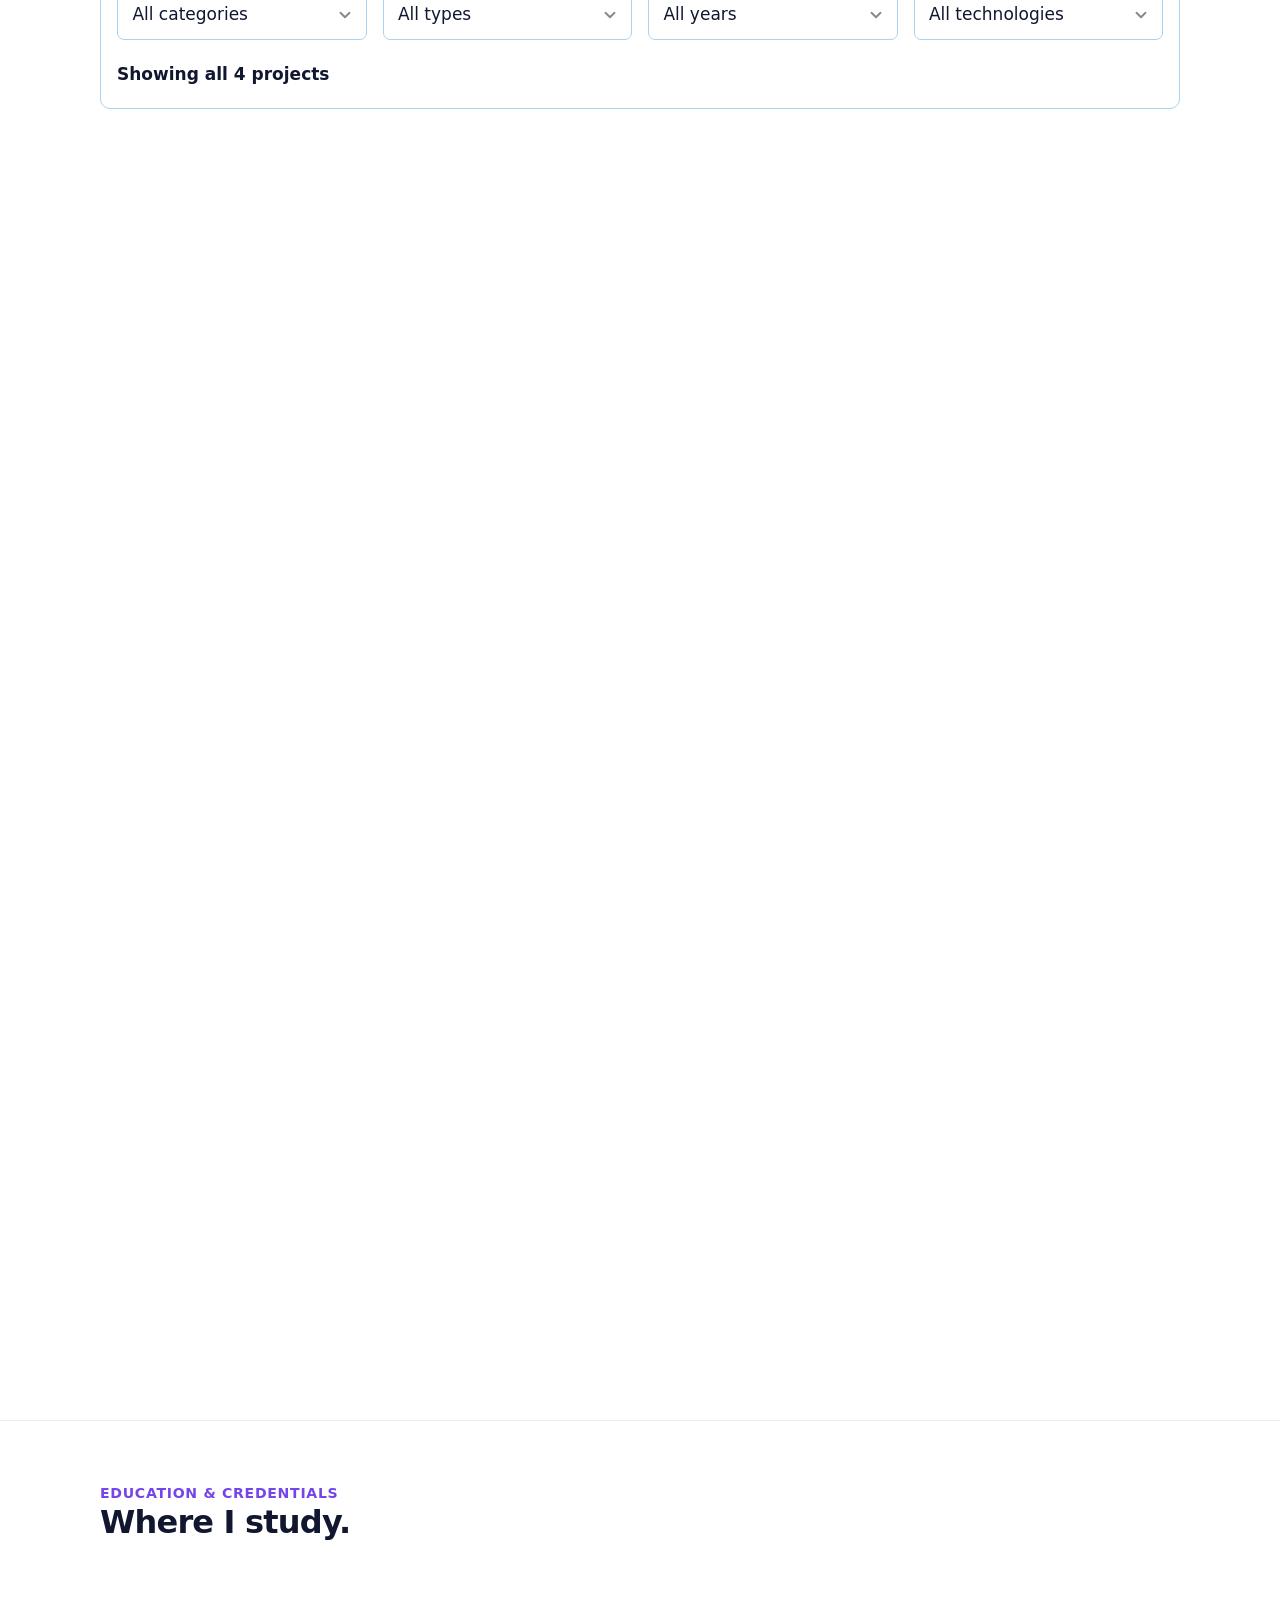
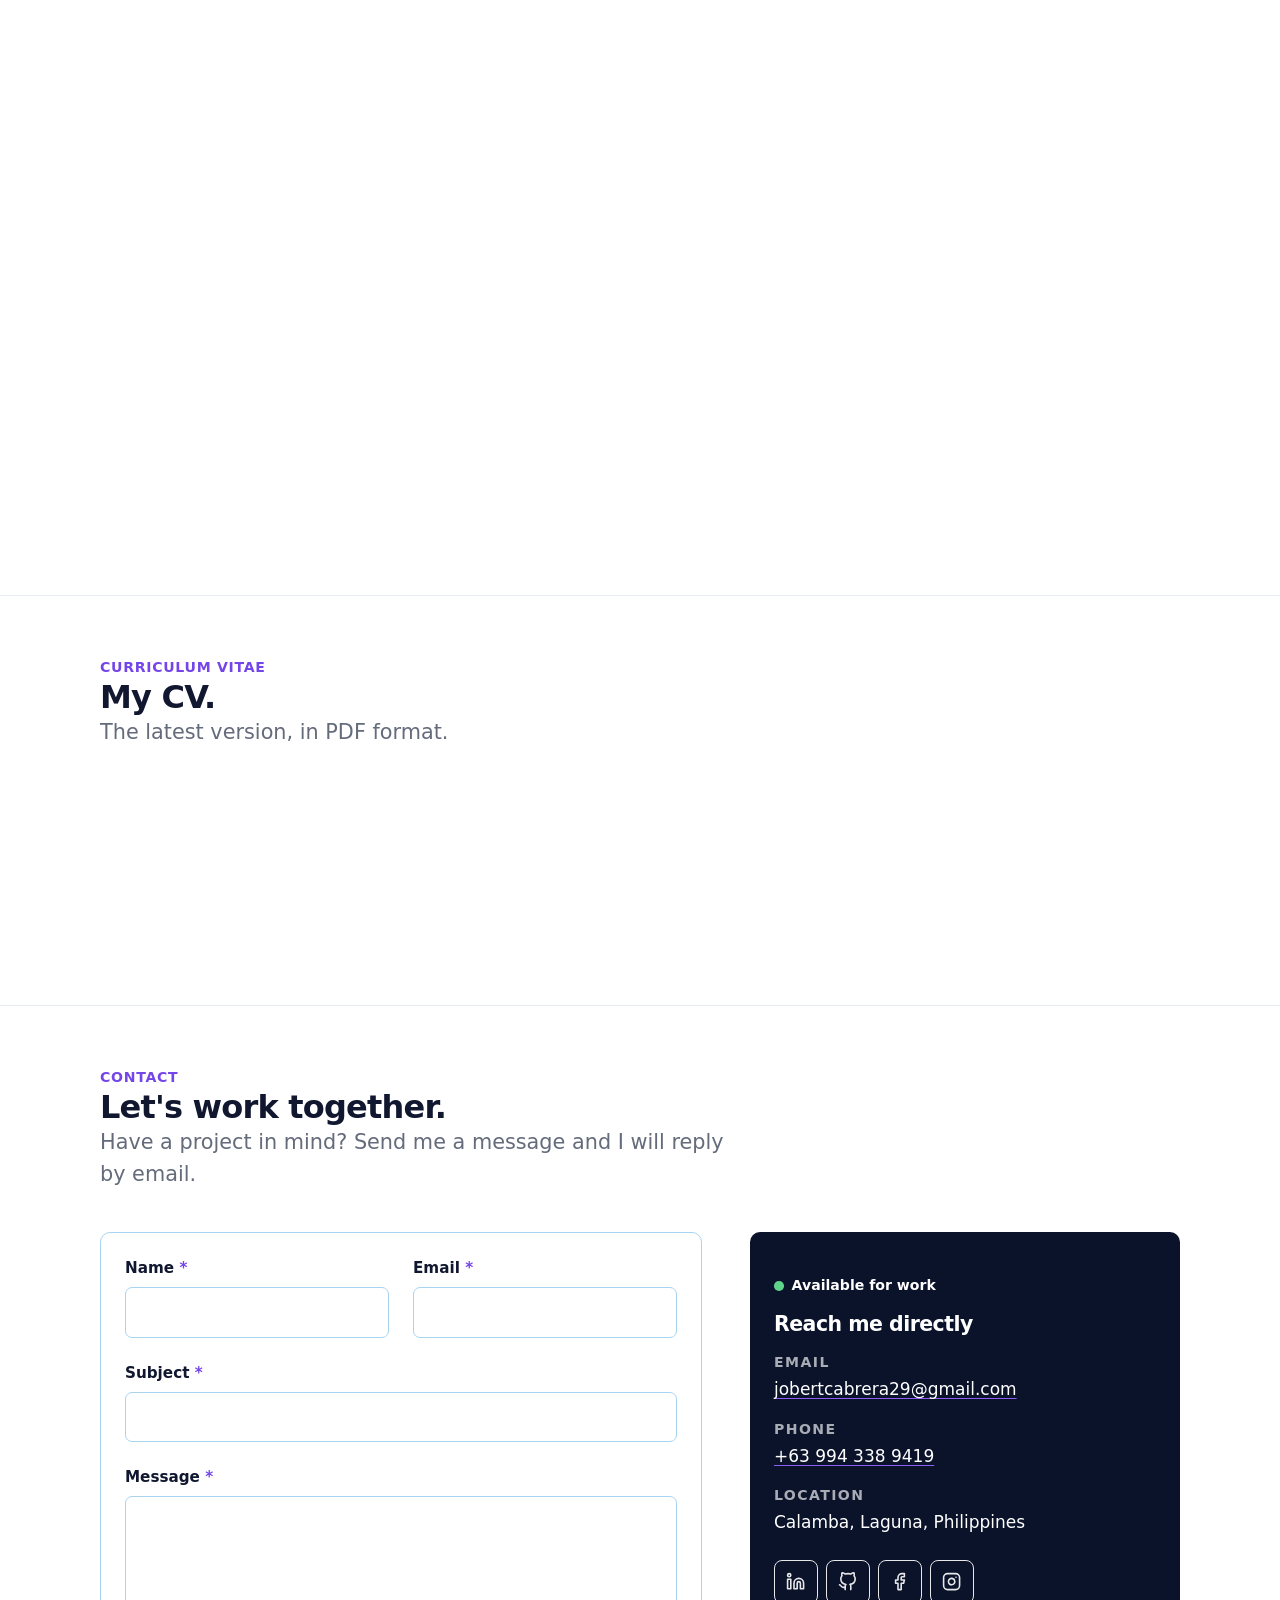
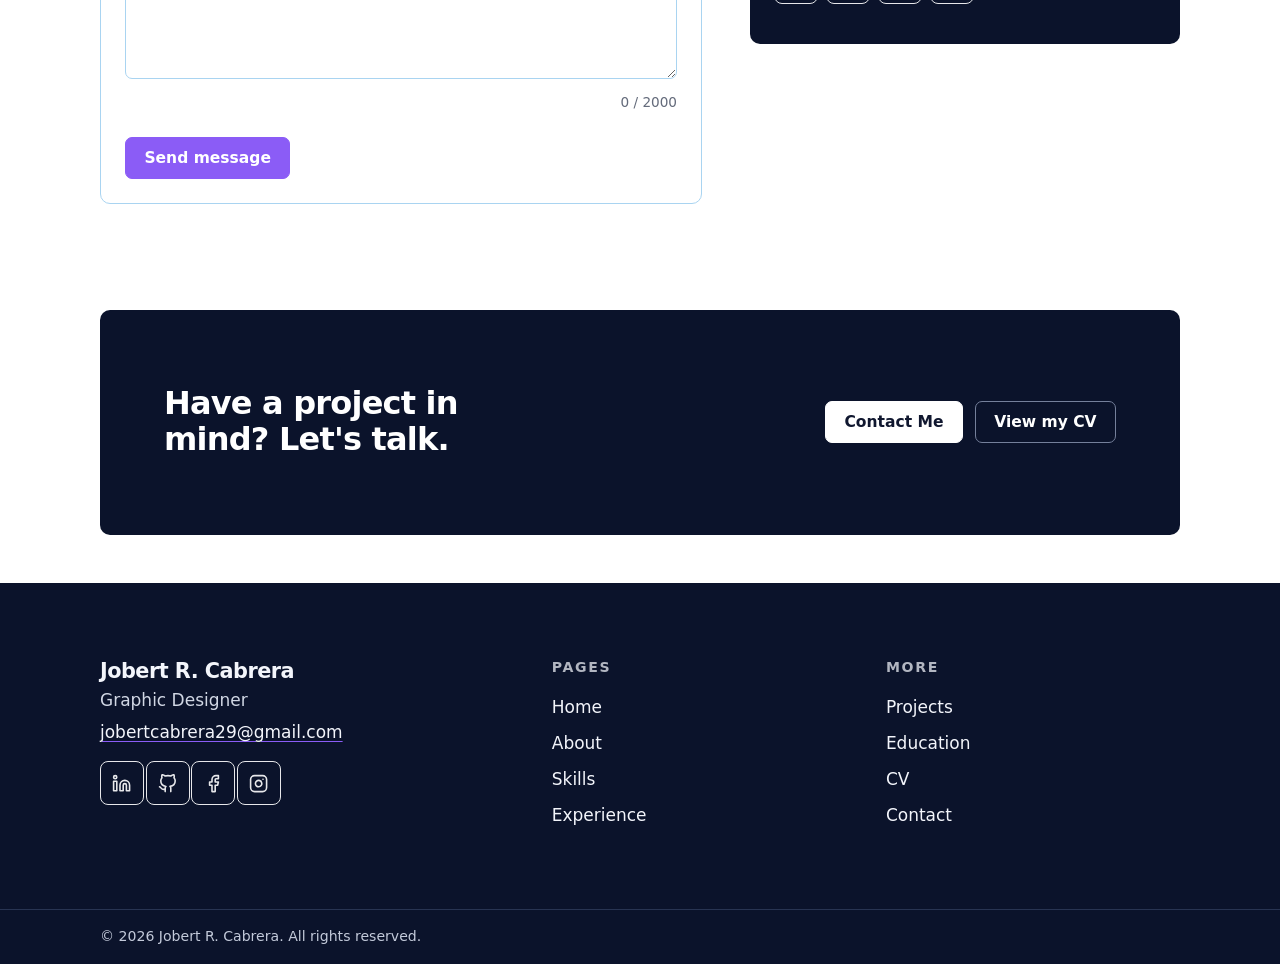
==== commit 2da92a4c: "Convert portfolio homepage to single-page layout" ====
--- a/index.html
+++ b/index.html
@@ -6,13 +6,13 @@
 <title>Jobert Cabrera | Graphic Designer Portfolio</title>
 <meta name="description" content="Portfolio of Jobert Cabrera, a graphic designer from Calamba, Philippines: brand identity, digital marketing graphics, posters and illustration.">
 <meta name="author" content="Jobert R. Cabrera">
-<link rel="canonical" href="https://YOUR-USERNAME.github.io/Web_Portfolio/">
+<link rel="canonical" href="https://jobertcabrera.vercel.app/">
 <meta property="og:type" content="website">
 <meta property="og:site_name" content="Jobert Cabrera Portfolio">
 <meta property="og:title" content="Jobert Cabrera | Graphic Designer Portfolio">
 <meta property="og:description" content="Portfolio of Jobert Cabrera, a graphic designer from Calamba, Philippines: brand identity, digital marketing graphics, posters and illustration.">
-<meta property="og:url" content="https://YOUR-USERNAME.github.io/Web_Portfolio/">
-<meta property="og:image" content="https://YOUR-USERNAME.github.io/Web_Portfolio/assets/og-image.jpg">
+<meta property="og:url" content="https://jobertcabrera.vercel.app/">
+<meta property="og:image" content="https://jobertcabrera.vercel.app/assets/og-image.jpg">
 <meta property="og:image:width" content="1200">
 <meta property="og:image:height" content="630">
 <meta property="og:image:alt" content="Jobert Cabrera, graphic designer, with a selection of brand and campaign artwork">
@@ -25,24 +25,24 @@
 <link rel="stylesheet" href="https://fonts.googleapis.com/css2?family=Fraunces:ital,wght@0,400;0,600;1,400&family=Hanken+Grotesk:wght@400;500;600;700&display=swap">
 <link rel="stylesheet" href="css/style.css">
 <script type="application/ld+json">
-{"@context":"https://schema.org","@type":"Person","name":"Jobert R. Cabrera","jobTitle":"Graphic Designer","url":"https://YOUR-USERNAME.github.io/Web_Portfolio/","image":"https://YOUR-USERNAME.github.io/Web_Portfolio/assets/mypicture.jpg","address":{"@type":"PostalAddress","addressLocality":"Calamba","addressRegion":"Laguna","addressCountry":"PH"},"sameAs":["https://www.linkedin.com/in/jobert-cabrera-55b03a447/","https://github.com/jobertcabrera"]}
+{"@context":"https://schema.org","@type":"Person","name":"Jobert R. Cabrera","jobTitle":"Graphic Designer","url":"https://jobertcabrera.vercel.app/","image":"https://jobertcabrera.vercel.app/assets/mypicture.jpg","address":{"@type":"PostalAddress","addressLocality":"Calamba","addressRegion":"Laguna","addressCountry":"PH"},"sameAs":["https://www.linkedin.com/in/jobert-cabrera-55b03a447/","https://github.com/jobertcabrera"]}
 </script>
 </head>
 <body data-root="" data-page="home">
 <a class="skip-link" href="#main">Skip to content</a>
-<header id="site-header"><noscript><p class="container"><a href="index.html">Home</a> · <a href="projects.html">Projects</a> · <a href="contact.html">Contact</a></p></noscript></header>
+<header id="site-header"><noscript><p class="container"><a href="#home">Home</a> · <a href="#projects">Projects</a> · <a href="#contact">Contact</a></p></noscript></header>
 <main id="main">
-<section class="hero">
+<section class="hero" id="home" aria-labelledby="home-title">
   <div class="container hero__grid">
     <div>
       <p class="hero__role">Graphic Designer · Calamba, Philippines</p>
-      <h1>Jobert <em>Cabrera</em></h1>
+      <h1 id="home-title">Jobert <em>Cabrera</em></h1>
       <p class="hero__tagline">Clean layouts, strong typography, and visuals that tell a story.</p>
       <p class="hero__intro">Hi, I'm Jobert. I'm a graphic designer who loves bringing ideas to life, from brand identities and posters to digital marketing graphics. Welcome to my portfolio.</p>
       <div class="btn-row">
-        <a class="btn btn--primary" href="projects.html">View My Projects <svg class="arrow" viewBox="0 0 24 24" fill="none" stroke="currentColor" stroke-width="2" stroke-linecap="round" stroke-linejoin="round" aria-hidden="true"><path d="M5 12h14M13 6l6 6-6 6"/></svg></a>
-        <a class="btn btn--ghost" data-cv="download" href="assets/CV.pdf" download="Jobert_Cabrera_CV.pdf"><svg viewBox="0 0 24 24" fill="none" stroke="currentColor" stroke-width="2" stroke-linecap="round" stroke-linejoin="round" aria-hidden="true"><path d="M12 3v12m0 0-4-4m4 4 4-4M4 19h16"/></svg> Download CV</a>
-        <a class="btn btn--ghost" href="contact.html">Contact Me</a>
+        <a class="btn btn--primary" href="#projects">View My Projects <svg class="arrow" viewBox="0 0 24 24" fill="none" stroke="currentColor" stroke-width="2" stroke-linecap="round" stroke-linejoin="round" aria-hidden="true"><path d="M5 12h14M13 6l6 6-6 6"/></svg></a>
+        <a class="btn btn--ghost" data-cv="download" href="assets/CV.pdf" download="Jobert_Cabrera_CV.pdf">Download CV</a>
+        <a class="btn btn--ghost" href="#contact">Contact Me</a>
       </div>
     </div>
     <figure class="portrait">
@@ -52,40 +52,161 @@
   </div>
 </section>
 
-<section class="section section--rule" aria-labelledby="work-h">
-  <div class="container">
-    <div class="section-head">
-      <div><p class="kicker">Selected work</p><h2 id="work-h">Recent projects</h2></div>
-      <a class="text-link" href="projects.html">View all projects</a>
-    </div>
-    <ul class="project-grid project-grid--featured" id="featured-projects"></ul>
-    <noscript><p>Enable JavaScript to see the project cards, or open the <a href="projects.html">Projects page</a>.</p></noscript>
-  </div>
-</section>
-
-<section class="section section--rule" aria-labelledby="do-h">
-  <div class="container">
-    <div class="section-head"><div><p class="kicker">What I do</p><h2 id="do-h">Design that is clear, consistent and made with care</h2></div></div>
-    <ul class="pillars">
-      <li class="reveal"><h3>Brand identity</h3><p>Logo systems and visual identities, like the JC x Silver monogram, badge and logo lockups.</p></li>
-      <li class="reveal"><h3>Digital graphics</h3><p>Campaign graphics sized for every channel: landing page, newsletter, social post and banner ads.</p></li>
-      <li class="reveal"><h3>Typography &amp; layout</h3><p>Posters and layouts where type, hierarchy and scale carry the message, as in UNBOUND.</p></li>
-    </ul>
+<section class="section section--rule" id="about" aria-labelledby="about-title">
+  <div class="container">
+    <div class="section-head"><div><p class="kicker">About</p><h2 id="about-title">A designer who loves clean layouts and strong type.</h2></div></div>
+    <div class="about-grid">
+      <figure class="portrait">
+        <div class="portrait__frame"><picture><source type="image/webp" srcset="assets/mypicture.webp"><img src="assets/mypicture.jpg" alt="Portrait of Jobert Cabrera" width="600" height="600" loading="lazy" decoding="async"></picture></div>
+      </figure>
+      <div>
+        <div class="prose">
+          <p>I'm Jobert R. Cabrera, a graphic designer focused on building clear, expressive visuals for brands and digital experiences. I love turning ideas into polished layouts and strong typography.</p>
+          <p>My work so far covers a personal brand identity (JC x Silver), a digital marketing campaign (Brew Haven), a typography-only poster (UNBOUND) and a traditional illustration study (Orange Slice).</p>
+          <p>When I'm not designing, you can find me playing basketball, running, reading comics, playing board games, or exploring personal style and fashion.</p>
+        </div>
+        <dl class="facts">
+          <dt>Full name</dt><dd>Jobert R. Cabrera</dd>
+          <dt>Title</dt><dd>Graphic Designer</dd>
+          <dt>Location</dt><dd data-site="location">Calamba, Laguna, Philippines</dd>
+          <dt>Email</dt><dd data-site="email"></dd>
+          <dt>Phone</dt><dd data-site="phone"></dd>
+          <dt>Education</dt><dd>BS Information Technology, City College of Calamba (expected 2028)</dd>
+          <dt>Occupation</dt><dd>Freelance Graphic Designer / Student</dd>
+          <dt>Experience</dt><dd>2+ years</dd>
+          <dt>Specialization</dt><dd>Brand identity, UI/UX, digital graphics</dd>
+        </dl>
+      </div>
+    </div>
+  </div>
+</section>
+
+<section class="section section--rule" id="skills" aria-labelledby="skills-title">
+  <div class="container">
+    <div class="section-head"><div><p class="kicker">Skills</p><h2 id="skills-title">What I work with.</h2><p class="lede">My own honest self-assessment: no percentages, just where I feel I stand.</p></div></div>
+    <div class="skill-groups">
+      <div class="skill-group reveal"><h2>Technical skills</h2><p>Design and digital skills I use in my projects.</p>
+        <ul class="skill-list">
+          <li><span>Figma</span><span class="level">Advanced</span></li>
+          <li><span>UI design systems</span><span class="level">Strong</span></li>
+          <li><span>Visual identity</span><span class="level">Strong</span></li>
+          <li><span>Web development</span><span class="level">Proficient</span></li>
+          <li><span>Prototyping</span><span class="level">Proficient</span></li>
+        </ul>
+      </div>
+      <div class="skill-group reveal"><h2>Professional skills</h2><p>How I like to work.</p>
+        <ul class="tags">
+          <li class="tag">Time management</li><li class="tag">Creativity</li><li class="tag">Willingness to learn</li>
+          <li class="tag">Training</li><li class="tag">Reliability</li><li class="tag">Accepting feedback</li>
+        </ul>
+      </div>
+      <div class="skill-group skill-group--wide reveal"><h2>Tools &amp; media in my projects</h2><p>Everything below was used in the work on my projects.</p><ul class="tags" id="project-tools"></ul></div>
+    </div>
+  </div>
+</section>
+
+<section class="section section--rule" id="experience" aria-labelledby="experience-title">
+  <div class="container">
+    <div class="section-head"><div><p class="kicker">Experience</p><h2 id="experience-title">Where I've worked.</h2></div></div>
+    <ol class="timeline">
+      <li class="timeline__item reveal">
+        <p class="timeline__date">2025 – 2026</p>
+        <h3>Freelance Graphic Designer</h3>
+        <p class="timeline__org">Self-employed · Philippines</p>
+        <h4>Responsibilities</h4>
+        <ul class="bullet-list"><li>Designed logos, social media graphics, and layouts for local businesses.</li><li>Created posters and promotional materials for school events.</li></ul>
+        <h4>Major accomplishments</h4>
+        <ul class="bullet-list"><li>Built a full personal brand identity system: monogram, badge, vertical and horizontal logos.</li><li>Produced a multi-format digital marketing campaign: landing page, newsletter, social post and banner ads.</li></ul>
+      </li>
+    </ol>
+  </div>
+</section>
+
+<section class="section section--rule" id="projects" aria-labelledby="projects-title">
+  <div class="container">
+    <div class="section-head"><div><p class="kicker">Projects</p><h2 id="projects-title">Selected work.</h2><p class="lede">Search by name, tool, category, year or type, and combine filters to narrow things down.</p></div></div>
+    <div id="projects-app">
+      <form class="filters" id="project-filters" role="search" aria-label="Search and filter projects" novalidate>
+        <div class="field search-field"><label class="visually-hidden" for="project-search">Search projects</label><svg viewBox="0 0 24 24" fill="none" stroke="currentColor" stroke-width="2" stroke-linecap="round" aria-hidden="true"><circle cx="11" cy="11" r="7"/><path d="m20 20-3.5-3.5"/></svg><input type="search" id="project-search" name="q" placeholder="Search by name, tool, category, year or type" autocomplete="off"></div>
+        <div class="filter-selects">
+          <div class="field"><label for="filter-category">Category</label><select id="filter-category"><option value="">All categories</option></select></div>
+          <div class="field"><label for="filter-type">Project type</label><select id="filter-type"><option value="">All types</option></select></div>
+          <div class="field"><label for="filter-year">Year</label><select id="filter-year"><option value="">All years</option></select></div>
+          <div class="field"><label for="filter-tech">Technology</label><select id="filter-tech"><option value="">All technologies</option></select></div>
+        </div>
+        <div class="filters__status"><p class="filters__count" id="result-count" role="status" aria-live="polite"></p><ul class="active-filters" id="active-filters" aria-label="Active filters"></ul><button type="button" class="text-link" id="reset-filters" data-reset hidden>Reset all filters</button></div>
+      </form>
+      <ul class="project-grid" id="projects-grid"></ul>
+      <div class="empty-state" id="empty-state" hidden><h2>No projects match.</h2><p>Try a different word or remove a filter.</p><button type="button" class="btn btn--ghost" data-reset>Show all projects</button></div>
+    </div>
+  </div>
+</section>
+
+<section class="section section--rule" id="education" aria-labelledby="education-title">
+  <div class="container">
+    <div class="section-head"><div><p class="kicker">Education &amp; credentials</p><h2 id="education-title">Where I study.</h2></div></div>
+    <div class="card-grid">
+      <article class="card reveal">
+        <p class="date">Expected graduation: 2028</p>
+        <h3>Bachelor of Science in Information Technology</h3>
+        <p class="timeline__org">City College of Calamba</p>
+        <h4>Focus areas</h4>
+        <ul class="bullet-list mt-3"><li>Graphic design &amp; layout</li><li>UI/UX fundamentals</li><li>Digital illustration</li></ul>
+      </article>
+      <article class="card reveal">
+        <h3>Certifications</h3><p class="date mt-3">2026</p>
+        <h4>The No-Code Creative: Figma for Talents and Local Businesses Workshop</h4>
+        <p class="timeline__org">Department of Information and Communications Technology</p>
+        <div class="certificate-preview"><img src="assets/certificate.jpg" alt="Certificate of Participation" loading="lazy" decoding="async"></div>
+        <div class="btn-row mt-3"><a class="btn btn--ghost" href="assets/certificate.pdf" target="_blank" rel="noopener">View Full PDF</a></div>
+      </article>
+    </div>
+  </div>
+</section>
+
+<section class="section section--rule" id="cv" aria-labelledby="cv-title">
+  <div class="container">
+    <div class="section-head"><div><p class="kicker">Curriculum vitae</p><h2 id="cv-title">My CV.</h2><p class="lede">The latest version, in PDF format.</p></div></div>
+    <div class="card cv-card reveal">
+      <h3>Jobert R. Cabrera</h3><p class="timeline__org">Graphic Designer</p>
+      <div class="btn-row"><a class="btn btn--primary" data-cv="download" href="assets/CV.pdf" download="Jobert_Cabrera_CV.pdf">Download CV</a><a class="btn btn--ghost" data-cv="view" href="assets/CV.pdf" target="_blank" rel="noopener">View CV online</a></div>
+      <div class="notice" id="cv-missing" hidden><p>My CV is not available to download right now. Please <a href="#contact">contact me</a> and I will send it to you.</p></div>
+    </div>
+  </div>
+</section>
+
+<section class="section section--rule" id="contact" aria-labelledby="contact-title">
+  <div class="container">
+    <div class="section-head"><div><p class="kicker">Contact</p><h2 id="contact-title">Let's work together.</h2><p class="lede">Have a project in mind? Send me a message and I will reply by email.</p></div></div>
+    <div class="contact-grid">
+      <form class="form" id="contact-form" action="https://formspree.io/f/xgaaayvg" method="POST" novalidate>
+        <div class="form__row">
+          <div class="field"><label for="name">Name <span class="req" aria-hidden="true">*</span></label><input type="text" id="name" name="name" autocomplete="name" required aria-required="true" aria-describedby="error-name" maxlength="100"><p class="field__error" id="error-name"></p></div>
+          <div class="field"><label for="email">Email <span class="req" aria-hidden="true">*</span></label><input type="email" id="email" name="email" autocomplete="email" required aria-required="true" aria-describedby="error-email" maxlength="254"><p class="field__error" id="error-email"></p></div>
+        </div>
+        <div class="field"><label for="subject">Subject <span class="req" aria-hidden="true">*</span></label><input type="text" id="subject" name="subject" required aria-required="true" aria-describedby="error-subject" maxlength="150"><p class="field__error" id="error-subject"></p></div>
+        <div class="field"><label for="message">Message <span class="req" aria-hidden="true">*</span></label><textarea id="message" name="message" rows="6" required aria-required="true" aria-describedby="error-message message-count" maxlength="2000"></textarea><p class="field__error" id="error-message"></p><p class="field__hint" id="message-count">0 / 2000</p></div>
+        <div class="hp" aria-hidden="true"><label>Leave this field empty <input type="text" name="_gotcha" tabindex="-1" autocomplete="off"></label></div>
+        <div><button type="submit" class="btn btn--primary">Send message</button></div>
+        <div class="form-status" id="form-status" role="status" aria-live="polite" hidden></div>
+      </form>
+      <aside class="info-panel" aria-labelledby="direct-h">
+        <p class="status-pill">Available for work</p><h3 id="direct-h">Reach me directly</h3>
+        <dl><dt>Email</dt><dd data-site="email"></dd><dt>Phone</dt><dd data-site="phone"></dd><dt>Location</dt><dd data-site="location">Calamba, Laguna, Philippines</dd></dl>
+        <div data-socials></div>
+      </aside>
+    </div>
   </div>
 </section>
 
 <section class="section--tight">
-  <div class="container">
-    <div class="cta-band">
-      <h2>Have a project in mind? Let's talk.</h2>
-      <div class="btn-row"><a class="btn btn--primary" href="contact.html">Contact Me</a><a class="btn btn--ghost" href="cv.html">View my CV</a></div>
-    </div>
-  </div>
+  <div class="container"><div class="cta-band"><h2>Have a project in mind? Let's talk.</h2><div class="btn-row"><a class="btn btn--primary" href="#contact">Contact Me</a><a class="btn btn--ghost" href="#cv">View my CV</a></div></div></div>
 </section>
 </main>
 <footer id="site-footer"></footer>
 <script src="data/projects-data.js" defer></script>
 <script src="js/site.js" defer></script>
 <script src="js/projects.js" defer></script>
+<script src="js/contact.js" defer></script>
 </body>
-</html>
+</html>
--- a/css/style.css
+++ b/css/style.css
@@ -688,4 +688,22 @@
 
 .site-footer {
     margin-top: auto !important;
-}+}
+
+[data-theme="dark"] .cta-band .btn--primary {
+    background-color: var(--accent-strong) !important; /* Bright purple */
+    color: #ffffff !important; /* White text */
+    border-color: var(--accent-strong) !important;
+}
+
+[data-theme="dark"] .cta-band .btn--primary:hover {
+    background-color: #ffffff !important;
+    color: #0b132b !important;
+    border-color: #ffffff !important;
+}
+
+[data-theme="dark"] .cta-band .btn--ghost {
+    background-color: transparent !important;
+    color: #ffffff !important;
+    border-color: #ffffff !important;
+}
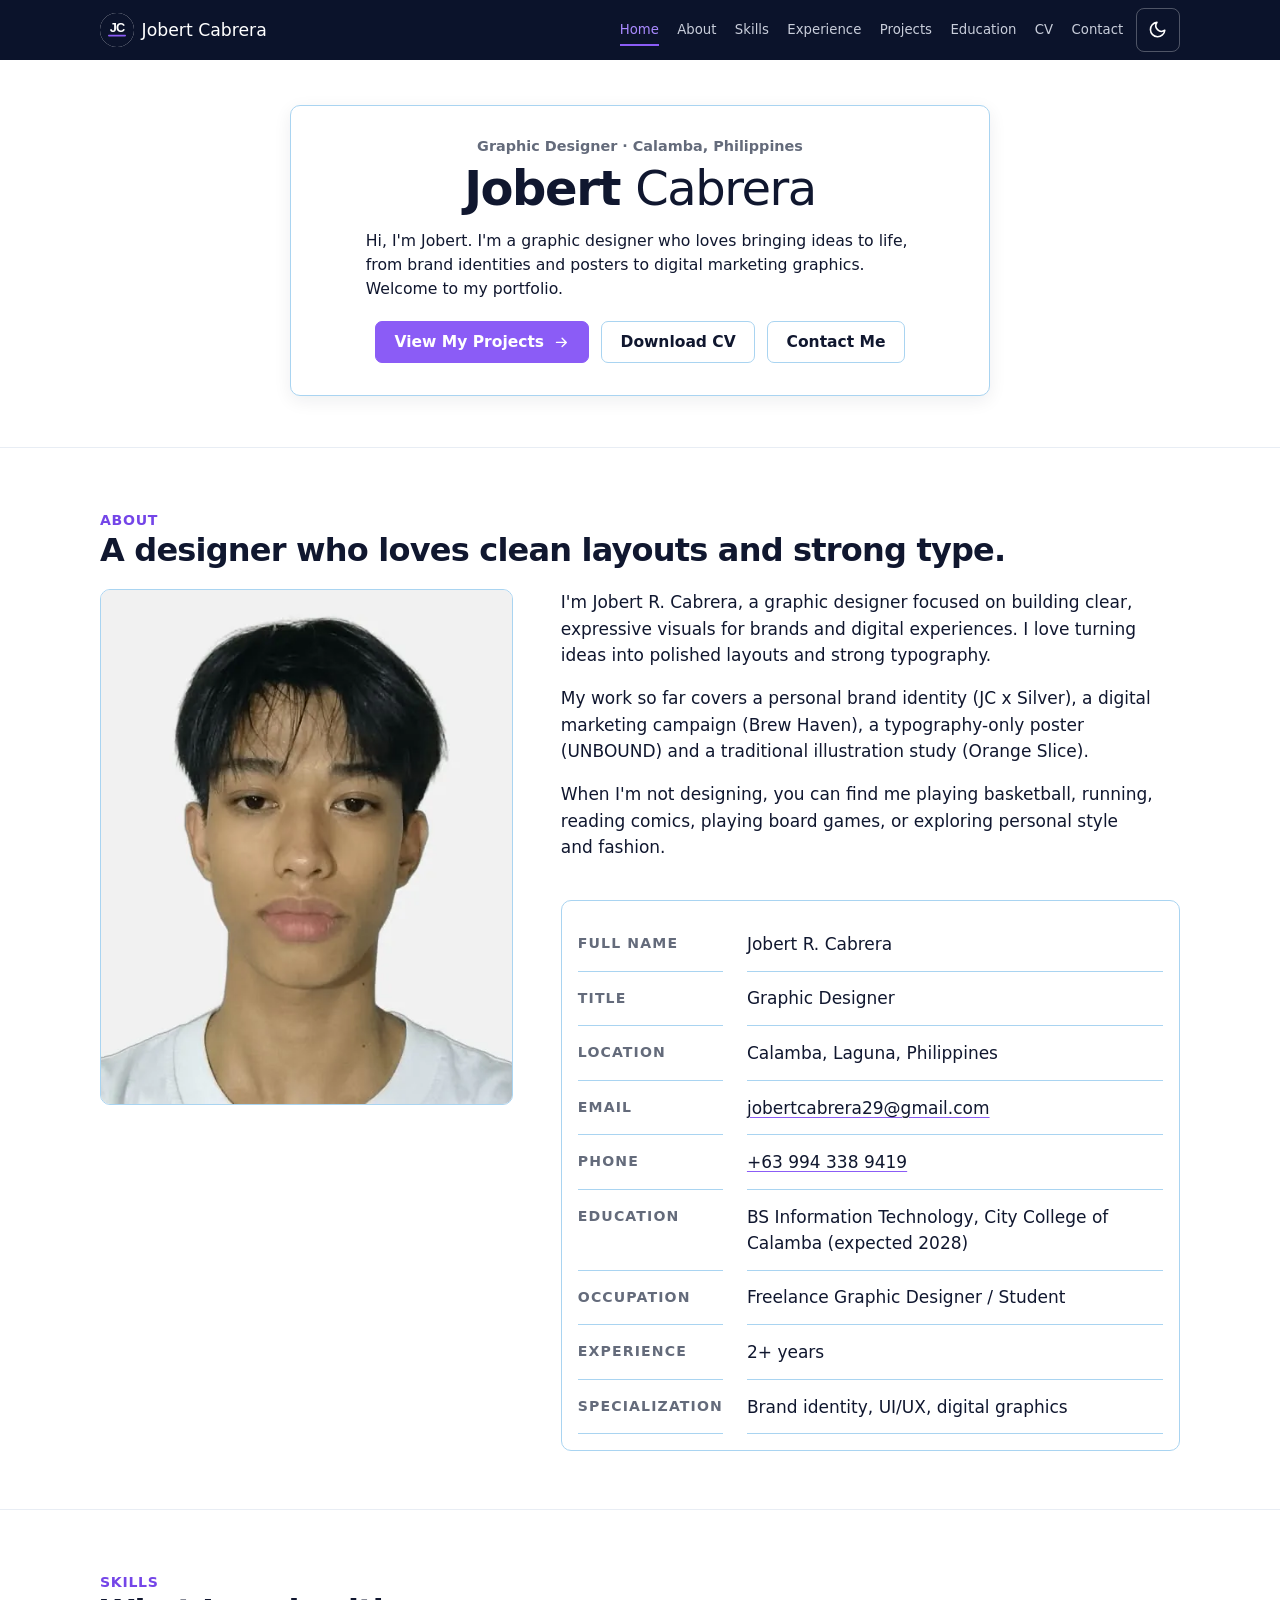
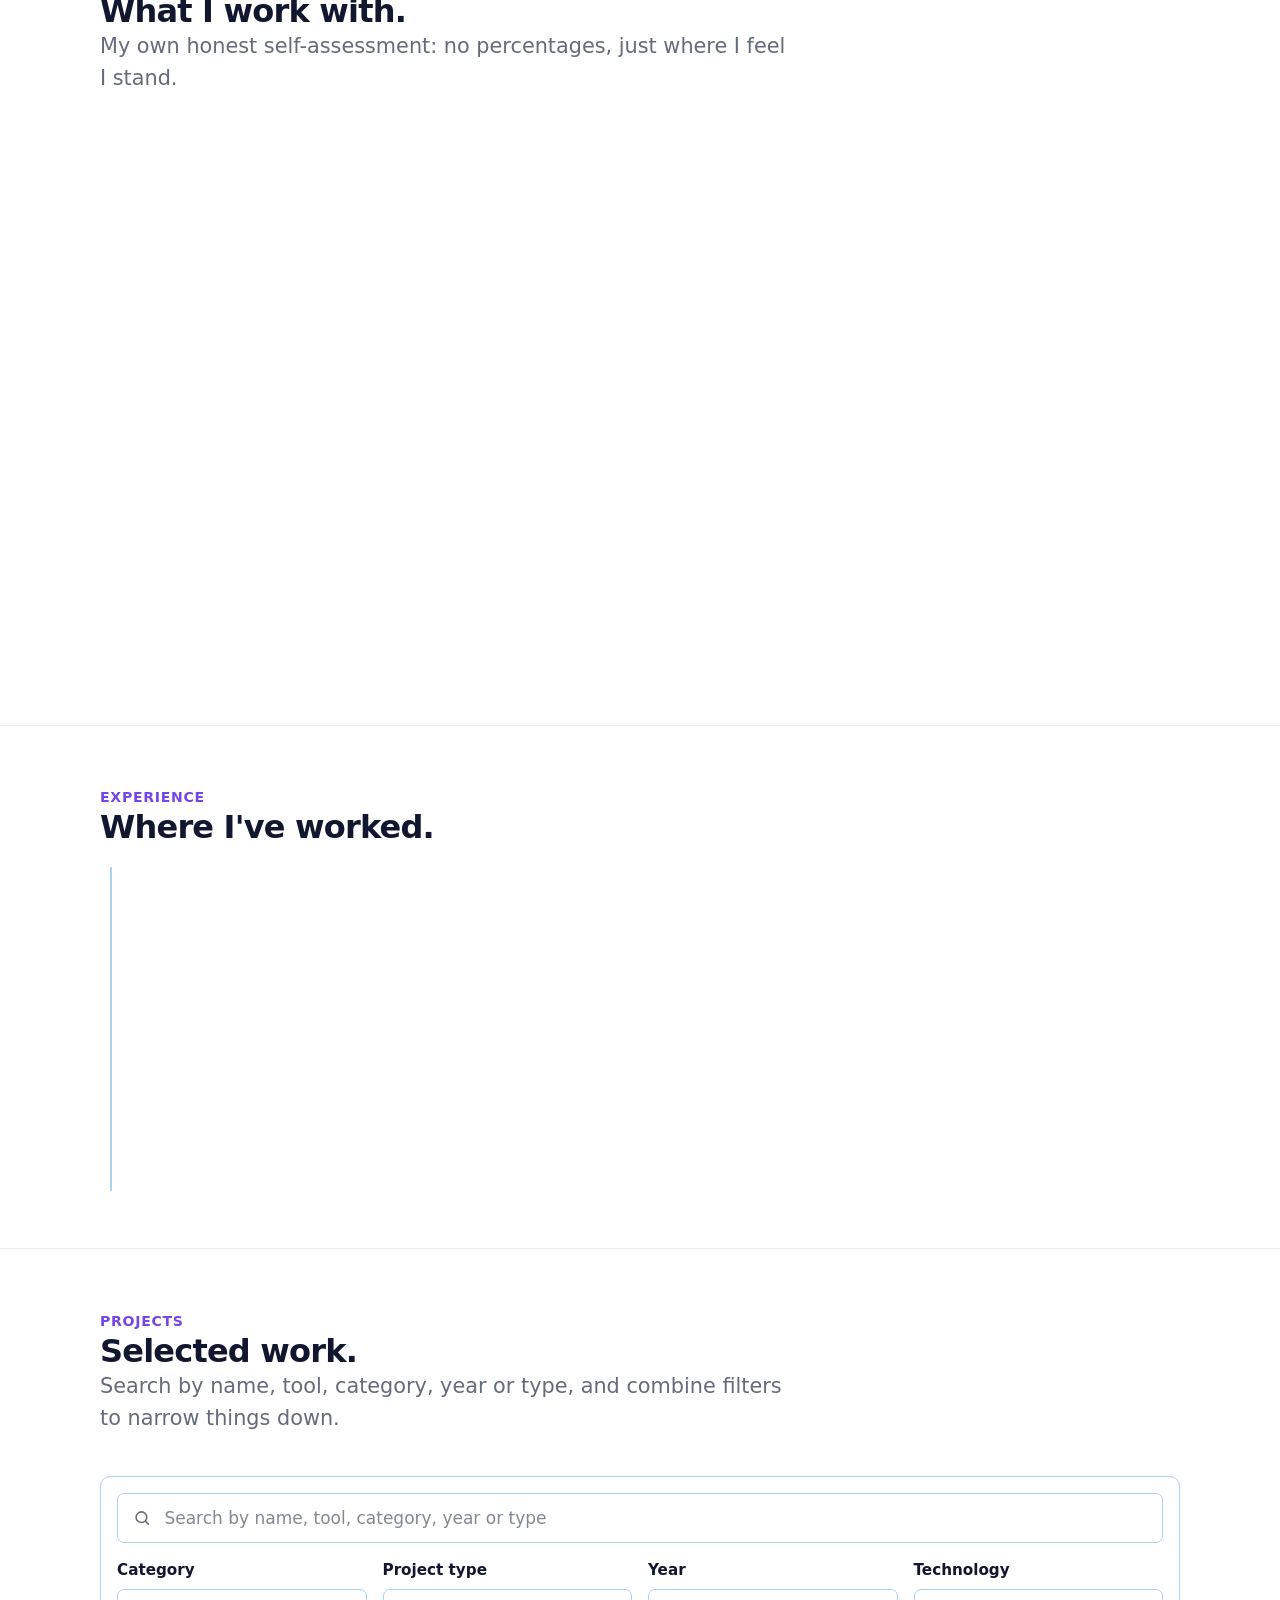
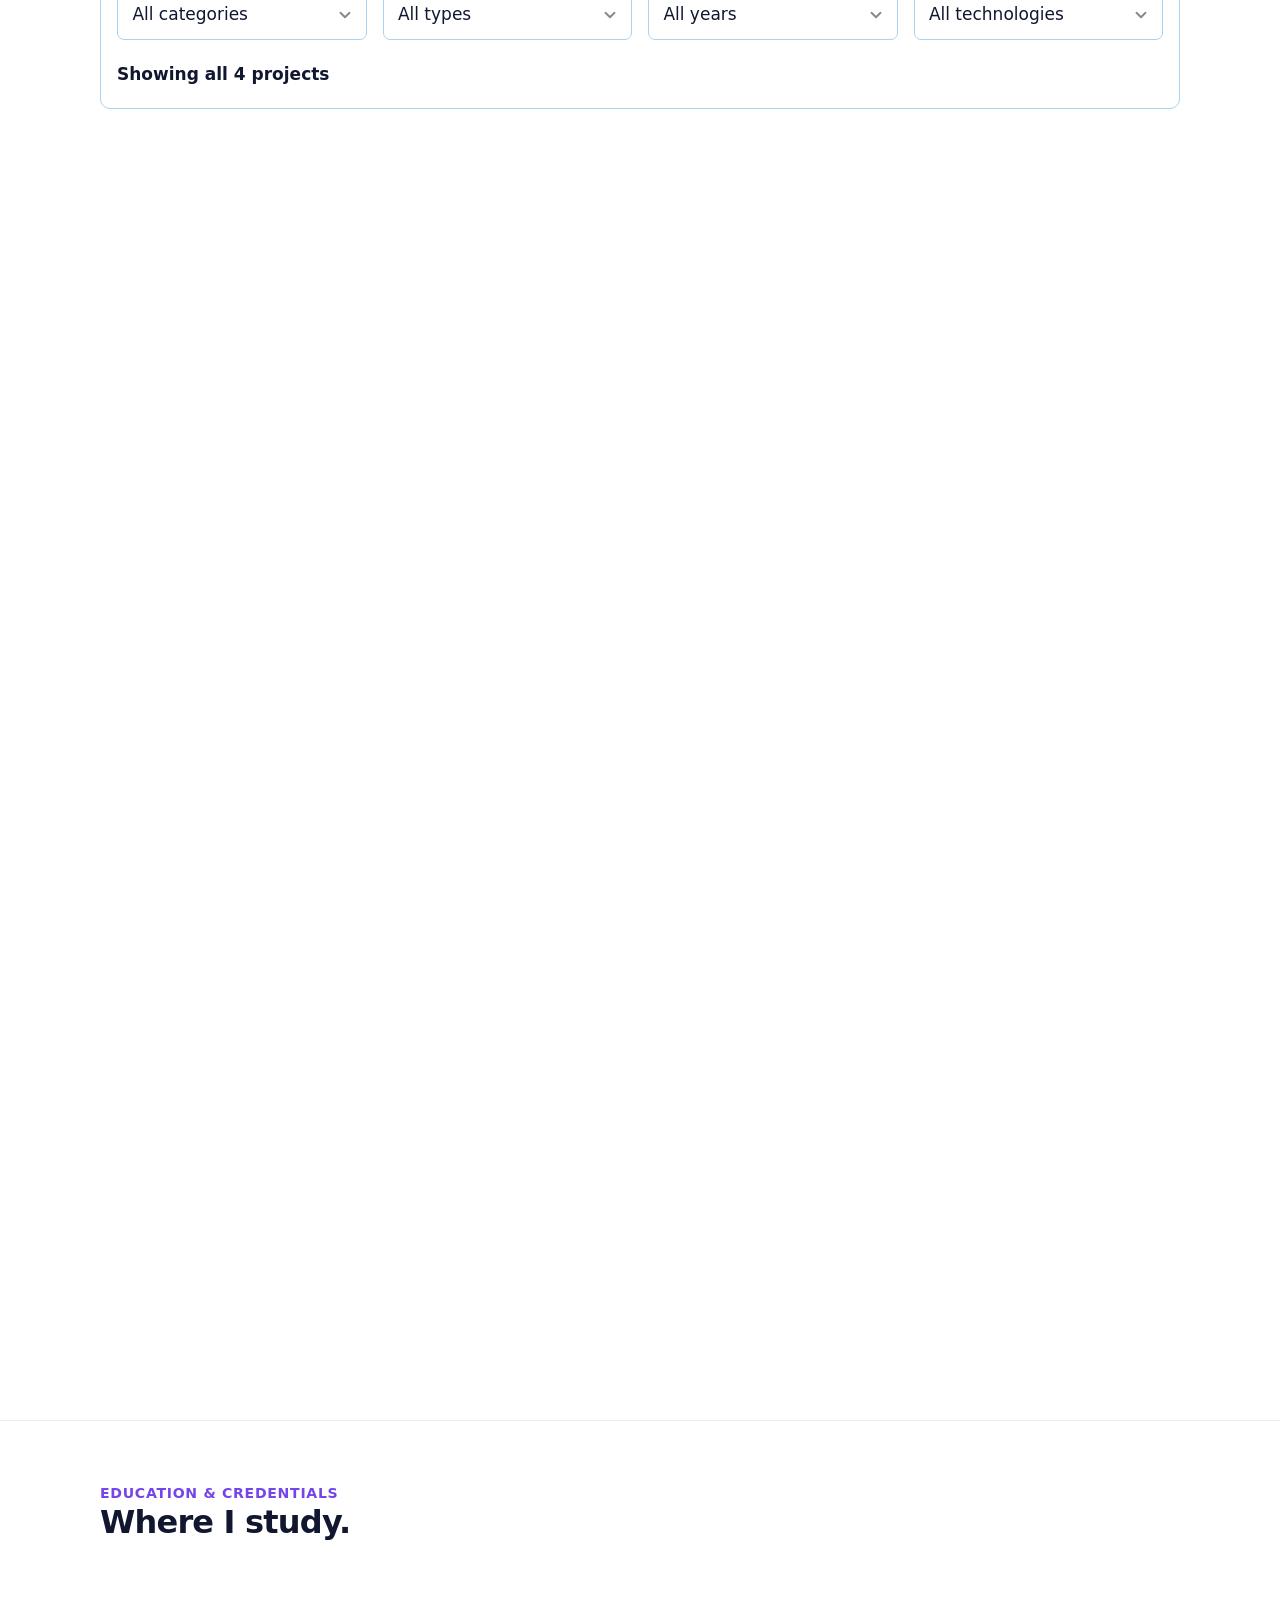
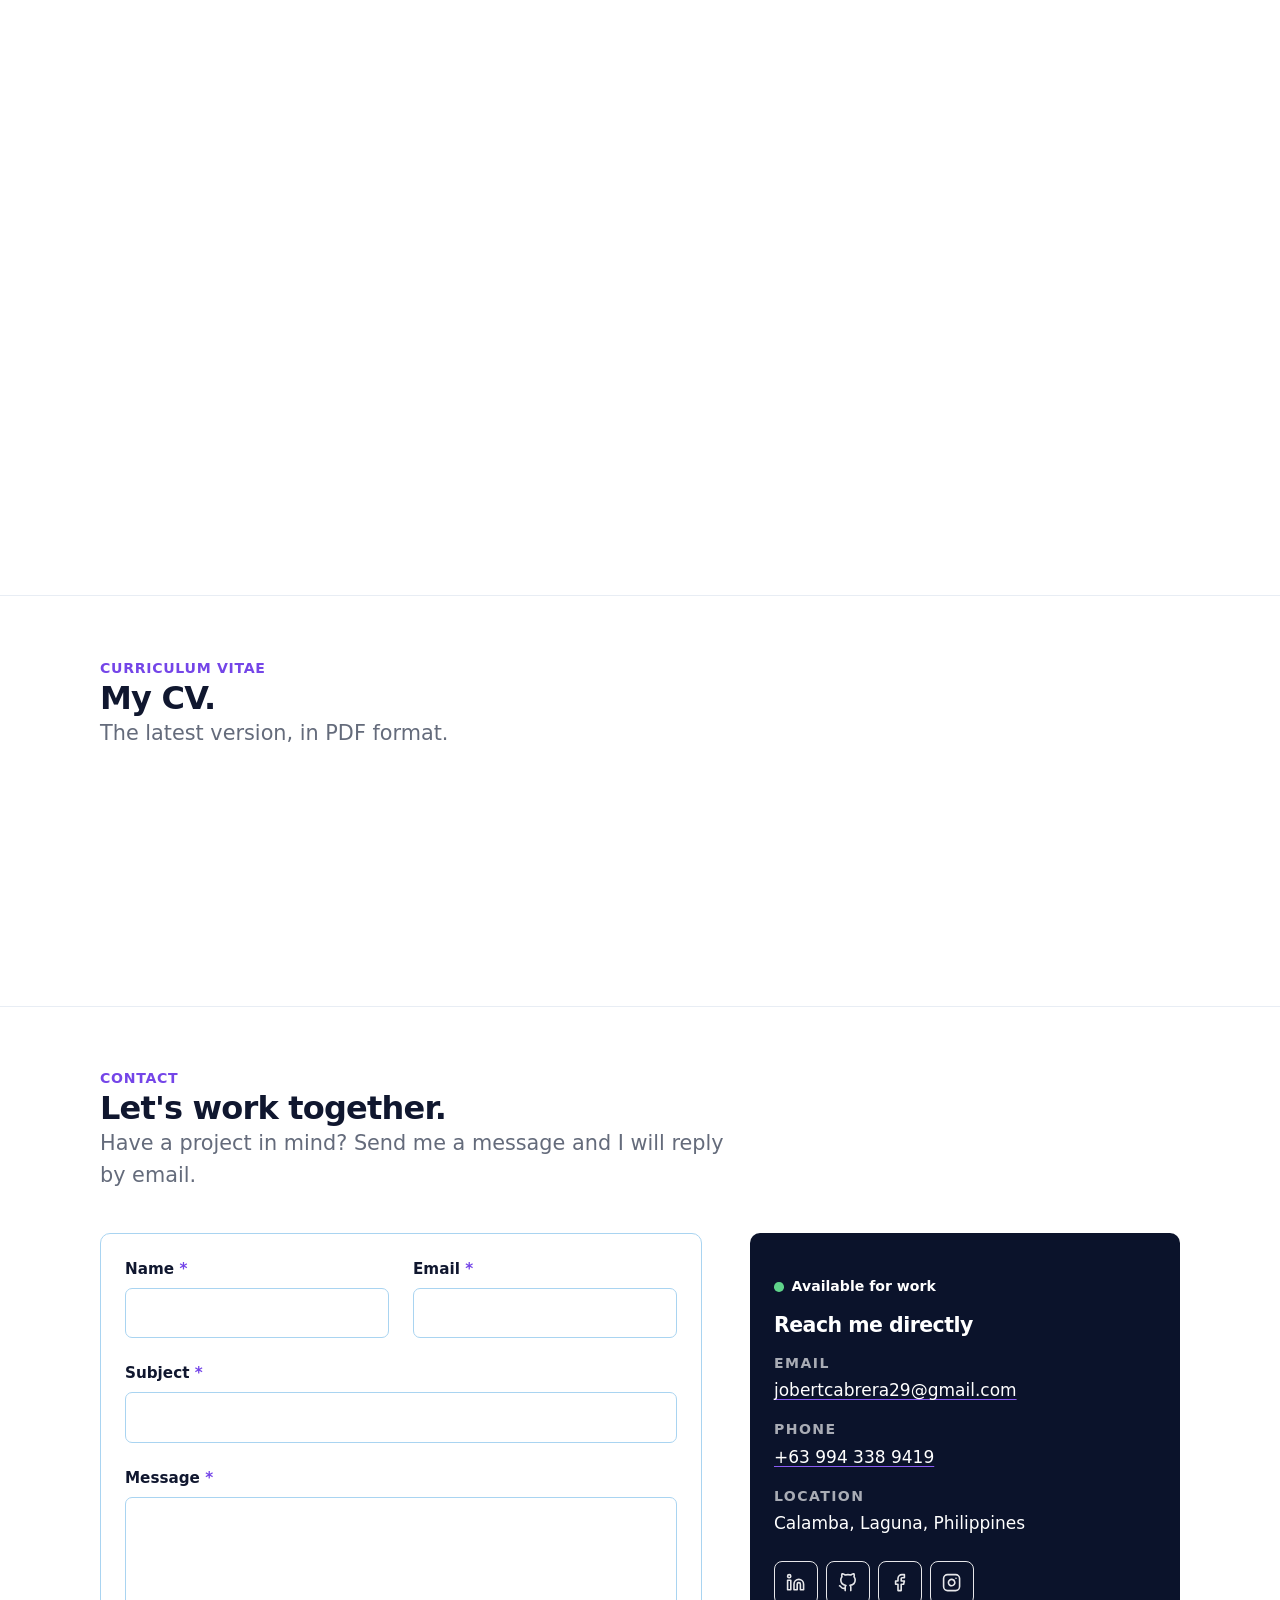
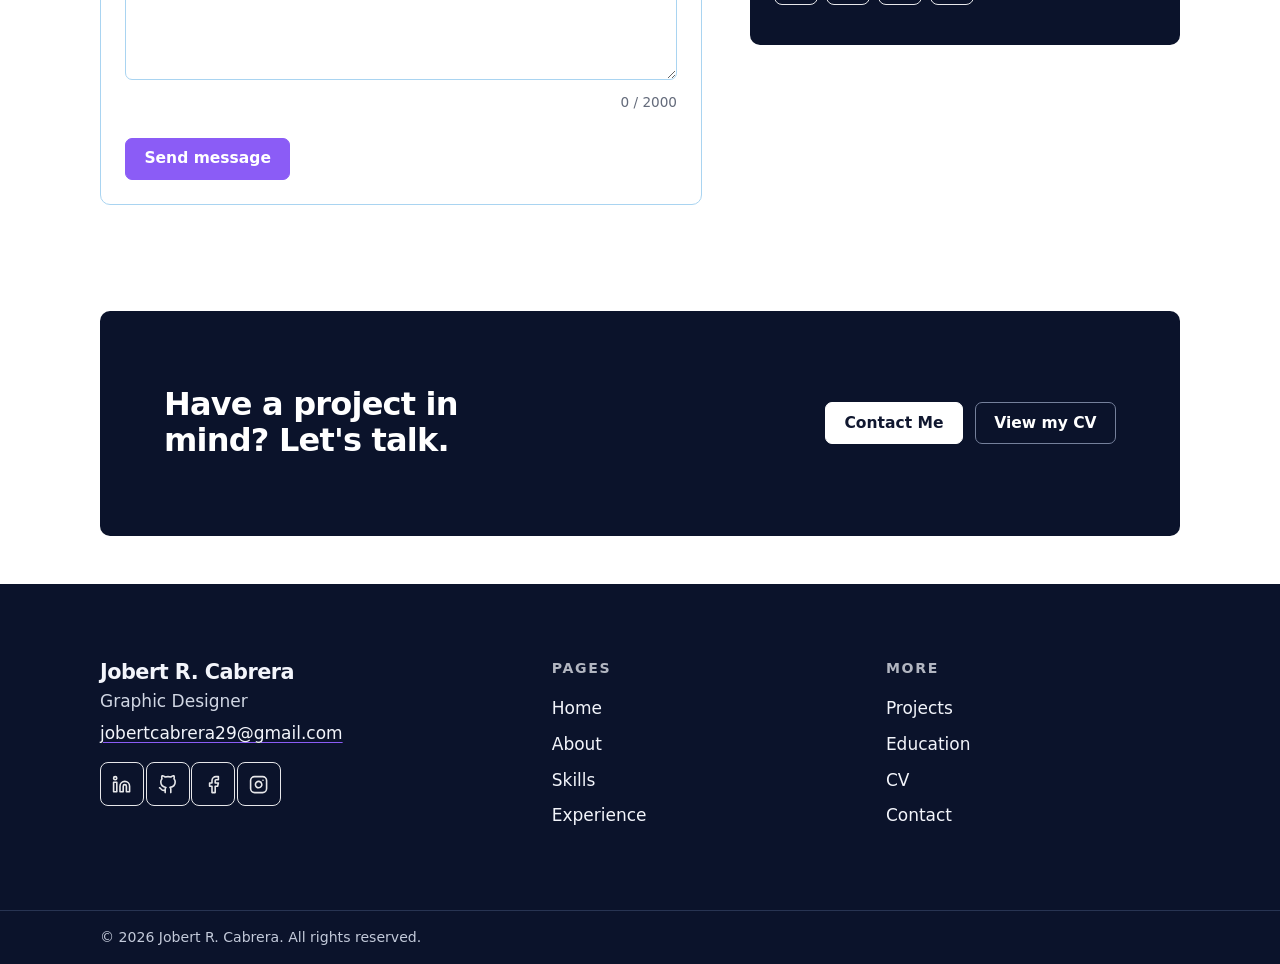
==== commit b27d4ab2: "Add simple soft skills to portfolio" ====
--- a/index.html
+++ b/index.html
@@ -98,6 +98,8 @@
         <ul class="tags">
           <li class="tag">Time management</li><li class="tag">Creativity</li><li class="tag">Willingness to learn</li>
           <li class="tag">Training</li><li class="tag">Reliability</li><li class="tag">Accepting feedback</li>
+        <li class="tag">Teamwork</li><li class="tag">Communication</li><li class="tag">Adaptability</li>
+          <li class="tag">Organization</li><li class="tag">Problem-solving</li>
         </ul>
       </div>
       <div class="skill-group skill-group--wide reveal"><h2>Tools &amp; media in my projects</h2><p>Everything below was used in the work on my projects.</p><ul class="tags" id="project-tools"></ul></div>
--- a/css/style.css
+++ b/css/style.css
@@ -707,3 +707,125 @@
     color: #ffffff !important;
     border-color: #ffffff !important;
 }
+
+
+/* SINGLE-PAGE + MOBILE SPACING POLISH */
+.brand__logo {
+    display: block;
+    width: 2.1rem;
+    height: 2.1rem;
+    flex: 0 0 auto;
+    object-fit: contain;
+    border-radius: 50%;
+    background: #fff;
+}
+html { scroll-padding-top: calc(var(--header-h) + 1rem); }
+main > section[id] { scroll-margin-top: calc(var(--header-h) + 1rem); }
+.certificate-preview {
+    margin-top: 1rem;
+    overflow: hidden;
+    border: 1px solid var(--line);
+    border-radius: 8px;
+    background: #fff;
+}
+.certificate-preview img { display: block; width: 100%; height: auto; }
+
+@media (max-width: 860px) {
+    body[data-page="home"] .hero { padding-block: 2rem 2.5rem; }
+    body[data-page="home"] .hero__grid {
+        display: grid;
+        grid-template-columns: minmax(0, 1fr);
+        gap: 1.5rem;
+        max-width: 42rem;
+    }
+    body[data-page="home"] .hero__grid > div:first-child {
+        padding: clamp(1.1rem, 4vw, 1.75rem);
+        text-align: center;
+    }
+    body[data-page="home"] .hero__role { margin-bottom: .6rem; }
+    body[data-page="home"] .hero h1 { font-size: clamp(2.25rem, 8vw, 3.2rem); }
+    body[data-page="home"] .hero__tagline { display: block; margin: .65rem auto; font-size: 1.2rem; }
+    body[data-page="home"] .hero__intro { margin: .85rem auto 1.2rem; text-align: center; }
+    body[data-page="home"] .hero .portrait {
+        display: block;
+        order: -1;
+        justify-self: center;
+        width: min(68vw, 16rem);
+    }
+    body[data-page="home"] .hero .portrait__frame { aspect-ratio: 1 / 1; border-radius: 50%; }
+    body[data-page="home"] .hero .portrait__badge { right: -1rem; bottom: .75rem; left: auto; }
+    .section { padding-block: 2.8rem; }
+    .section--tight { padding-block: 2rem; }
+    .section-head { margin-bottom: 1.35rem; }
+    .section-head h2 { font-size: clamp(1.55rem, 6vw, 2.1rem); line-height: 1.18; }
+    .about-grid { gap: 1.5rem; }
+    .about-grid .portrait { width: min(100%, 14rem); justify-self: center; }
+    .about-grid .portrait__frame { aspect-ratio: 4 / 5; border-radius: 2rem; }
+    .facts { margin-top: 1.5rem; }
+    .skill-groups, .card-grid { grid-template-columns: minmax(0, 1fr); gap: 1rem; }
+    .skill-group--wide { grid-column: auto; }
+    .timeline { margin-left: .25rem; padding-left: 1.5rem; }
+    .contact-grid { gap: 1.25rem; }
+    .info-panel { padding: 1.5rem; }
+    .cta-band { padding: 1.5rem; gap: 1rem; }
+}
+@media (max-width: 640px) {
+    :root { --gutter: 1rem; --header-h: 58px; }
+    .site-header__inner { min-height: var(--header-h); }
+    .brand { gap: .45rem; font-size: .95rem; }
+    .brand__logo { width: 1.9rem; height: 1.9rem; }
+    .nav { gap: .35rem; }
+    .nav__list { max-height: min(72vh, 34rem); overflow-y: auto; padding: .4rem 1rem 1rem; }
+    .nav__link { display: block; padding: .8rem .35rem; }
+    body[data-page="home"] .hero { padding-block: 1.5rem 2rem; }
+    body[data-page="home"] .hero__grid { gap: 1.1rem; }
+    body[data-page="home"] .hero .portrait { width: min(58vw, 13.5rem); }
+    body[data-page="home"] .hero .portrait__badge { right: -1.15rem; bottom: .35rem; font-size: .72rem; }
+    body[data-page="home"] .hero .btn-row { display: grid; grid-template-columns: 1fr; gap: .65rem; }
+    body[data-page="home"] .hero .btn-row .btn { width: 100%; justify-content: center; }
+    .section { padding-block: 2.35rem; }
+    .section--tight { padding-block: 1.5rem; }
+    .section-head { align-items: flex-start; margin-bottom: 1.1rem; }
+    .section-head .lede { margin-top: .5rem; }
+    .project-grid, .project-grid--featured { grid-template-columns: minmax(0, 1fr); gap: 1rem; }
+    .project-card { padding: .8rem; }
+    .project-card__media, .project-grid--featured .project-card__media { aspect-ratio: 1.35 / 1; }
+    .project-card__foot { flex-wrap: wrap; align-items: flex-start; }
+    .filter-selects { grid-template-columns: repeat(2, minmax(0, 1fr)); gap: .75rem; }
+    .filters { padding: .85rem; gap: .85rem; }
+    .filters__status { align-items: flex-start; }
+    .facts { grid-template-columns: minmax(0, 1fr); gap: 0; }
+    .facts dt { padding: .75rem 0 .1rem; border-bottom: 0; }
+    .facts dd { padding: 0 0 .75rem; }
+    .skill-list li { align-items: flex-start; }
+    .site-footer__grid { grid-template-columns: repeat(2, minmax(0, 1fr)); gap: 1rem; }
+    .site-footer__grid > div:first-child { grid-column: 1 / -1; }
+    .form { gap: 1rem; }
+    .form__row { grid-template-columns: minmax(0, 1fr); gap: 1rem; }
+    .cta-band { align-items: stretch; }
+    .cta-band .btn-row { width: 100%; display: grid; grid-template-columns: 1fr; }
+    .cta-band .btn { width: 100%; justify-content: center; }
+}
+@media (max-width: 380px) {
+    .filter-selects, .site-footer__grid { grid-template-columns: minmax(0, 1fr); }
+    .site-footer__grid > div:first-child { grid-column: auto; }
+    .brand { font-size: .88rem; }
+    .icon-btn { width: 2.3rem; height: 2.3rem; }
+}
+
+
+/* Final responsive polish: keep the mobile portrait clean and detail pages consistent. */
+@media (max-width: 860px) {
+    body[data-page="home"] .hero .portrait__badge { display: none; }
+    .detail-head { padding-block: clamp(1.5rem, 5vw, 2.5rem); }
+    .detail-cols { gap: 1.5rem; }
+    .meta-grid { gap: .75rem; }
+}
+@media (max-width: 640px) {
+    .detail-head h1 { font-size: clamp(1.8rem, 7vw, 2.35rem); line-height: 1.15; }
+    .crumbs { padding-top: 1.25rem; }
+    .detail-cols { margin-bottom: 2.5rem; }
+    .gallery { gap: 1rem; }
+    .pager { gap: .75rem; }
+    .pager a { min-width: 0; }
+}
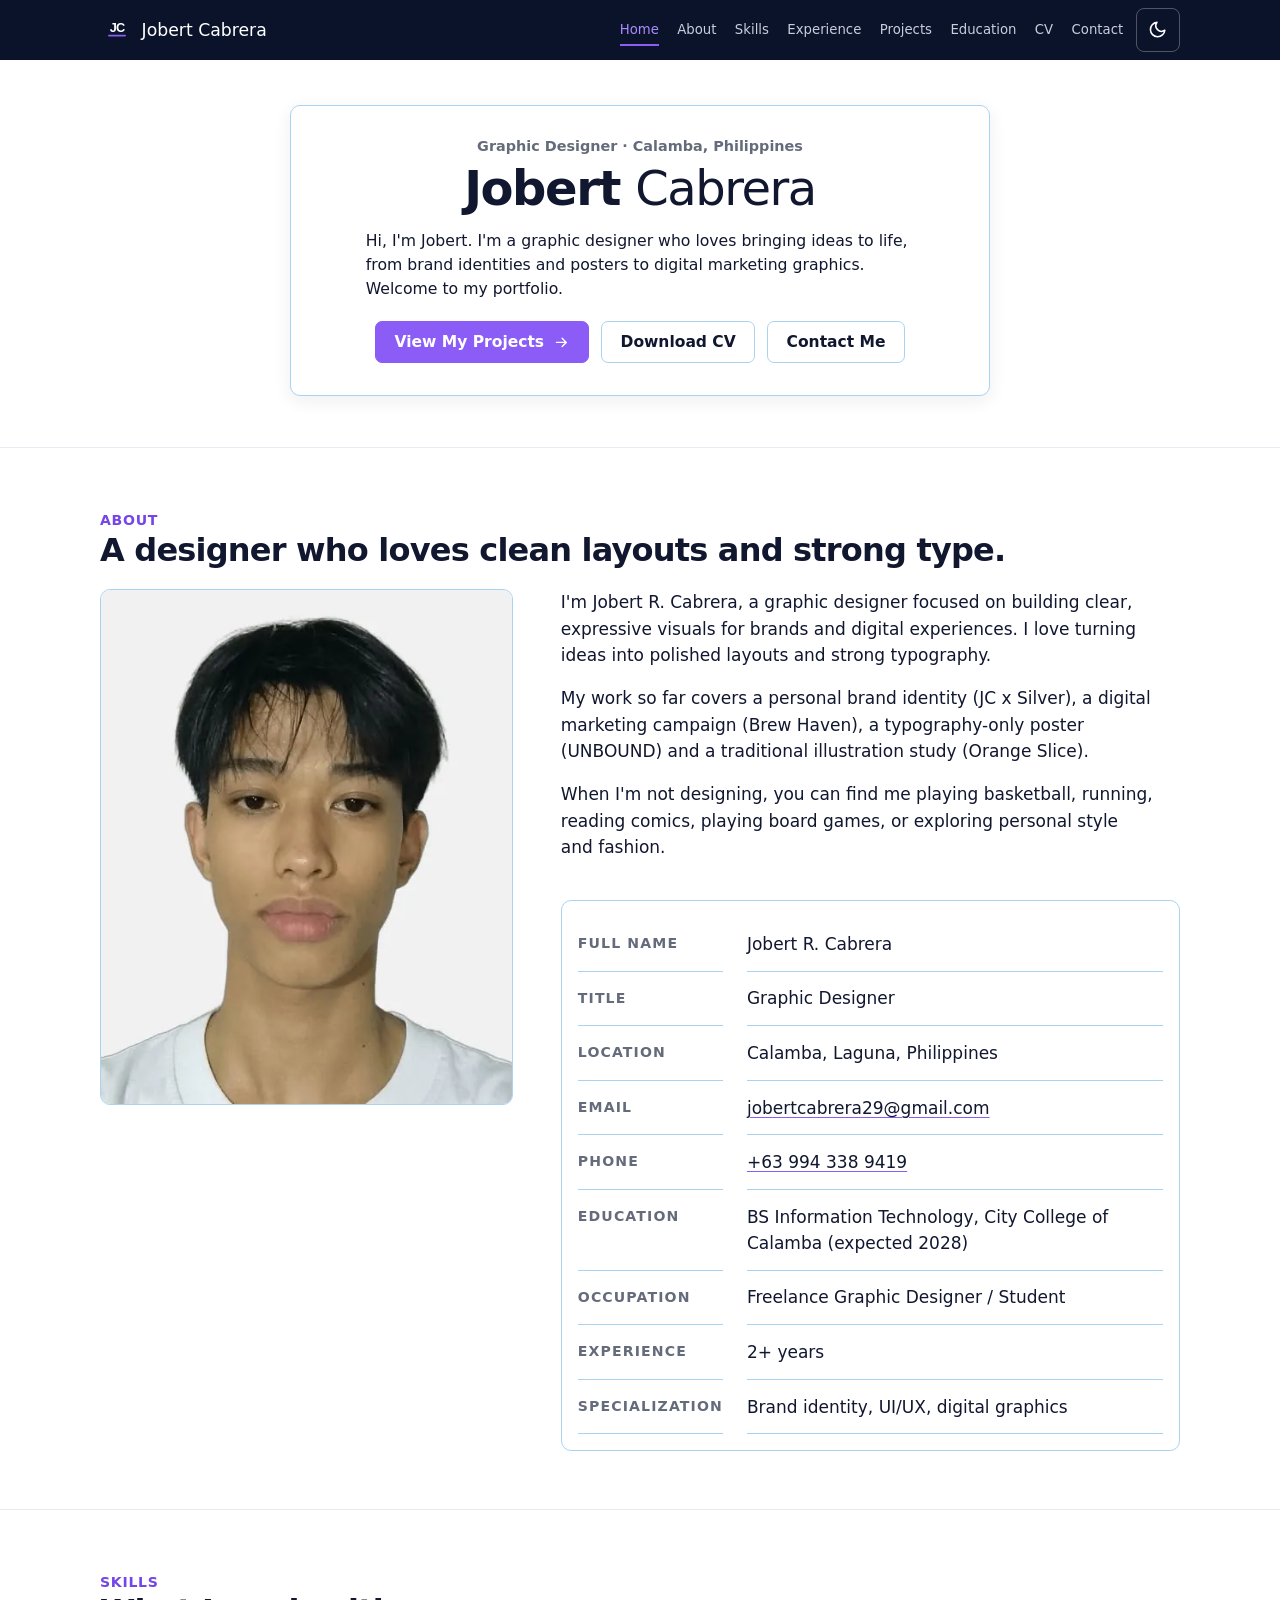
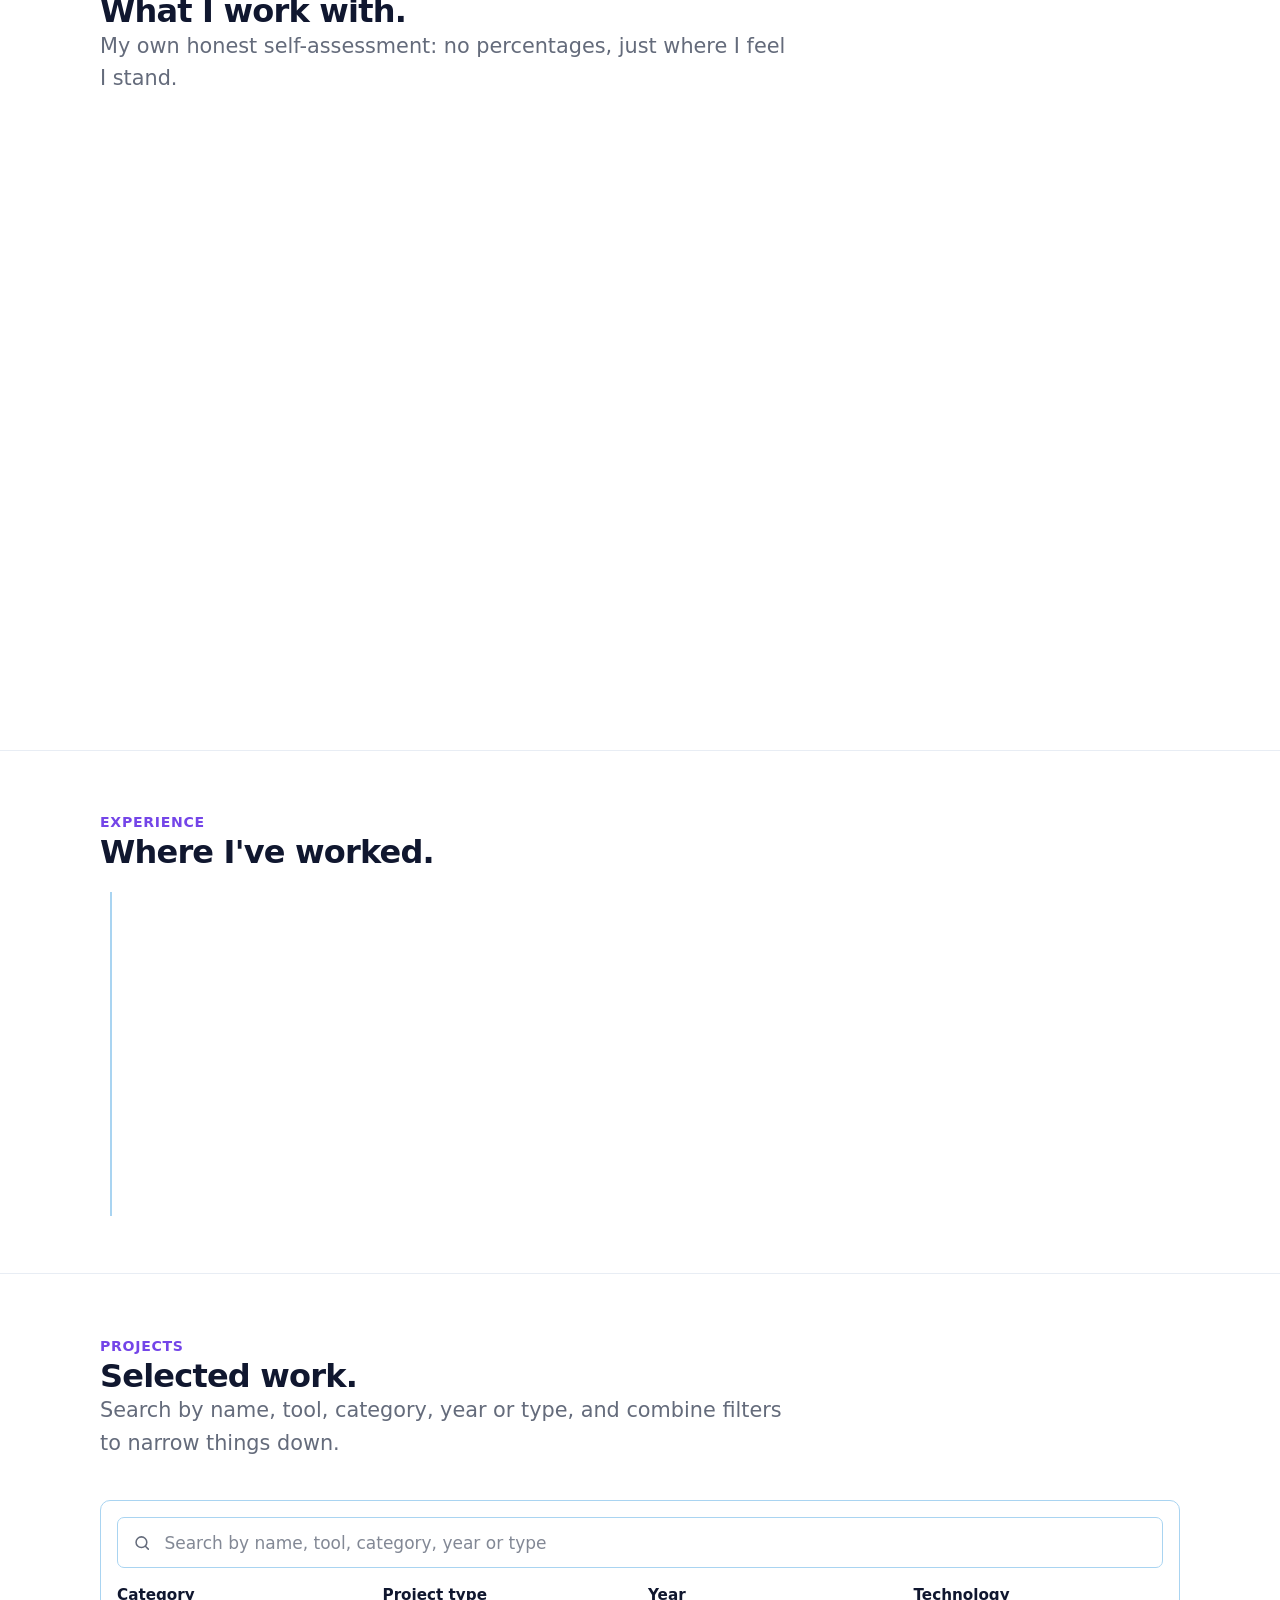
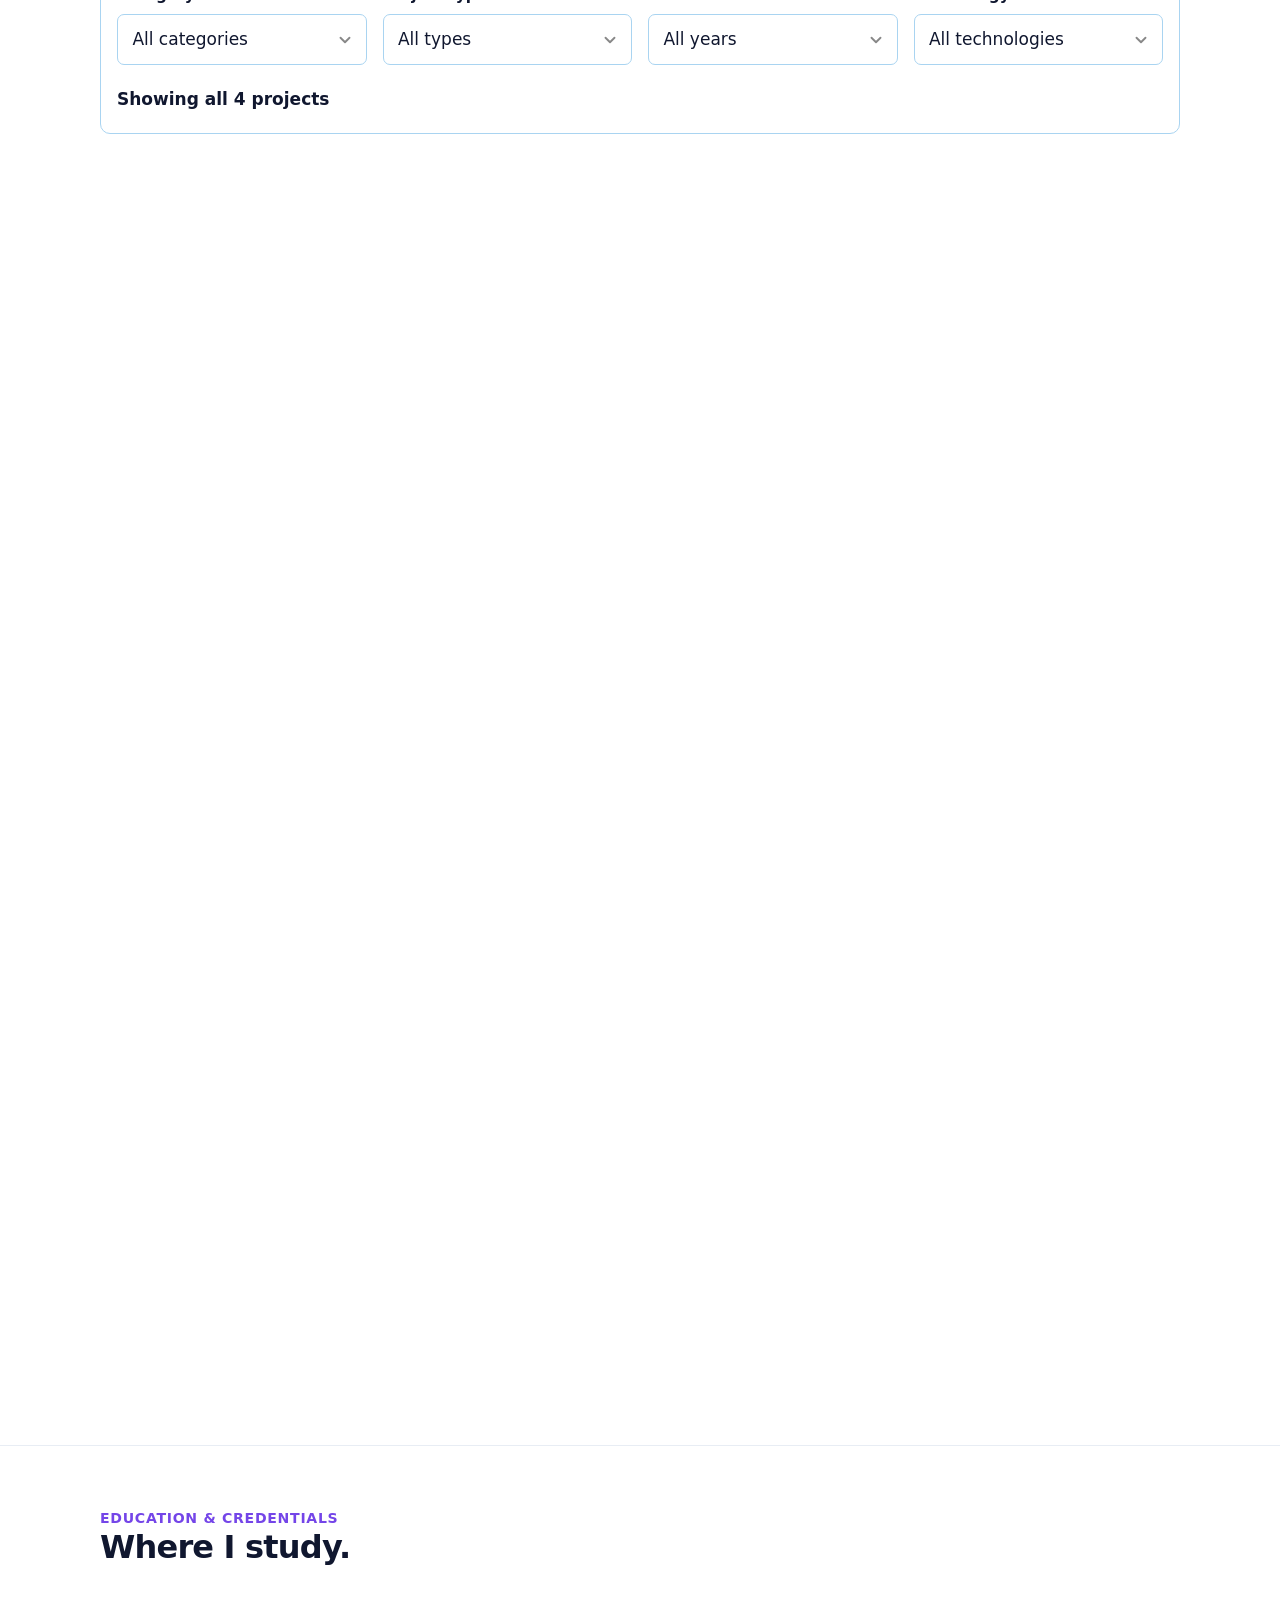
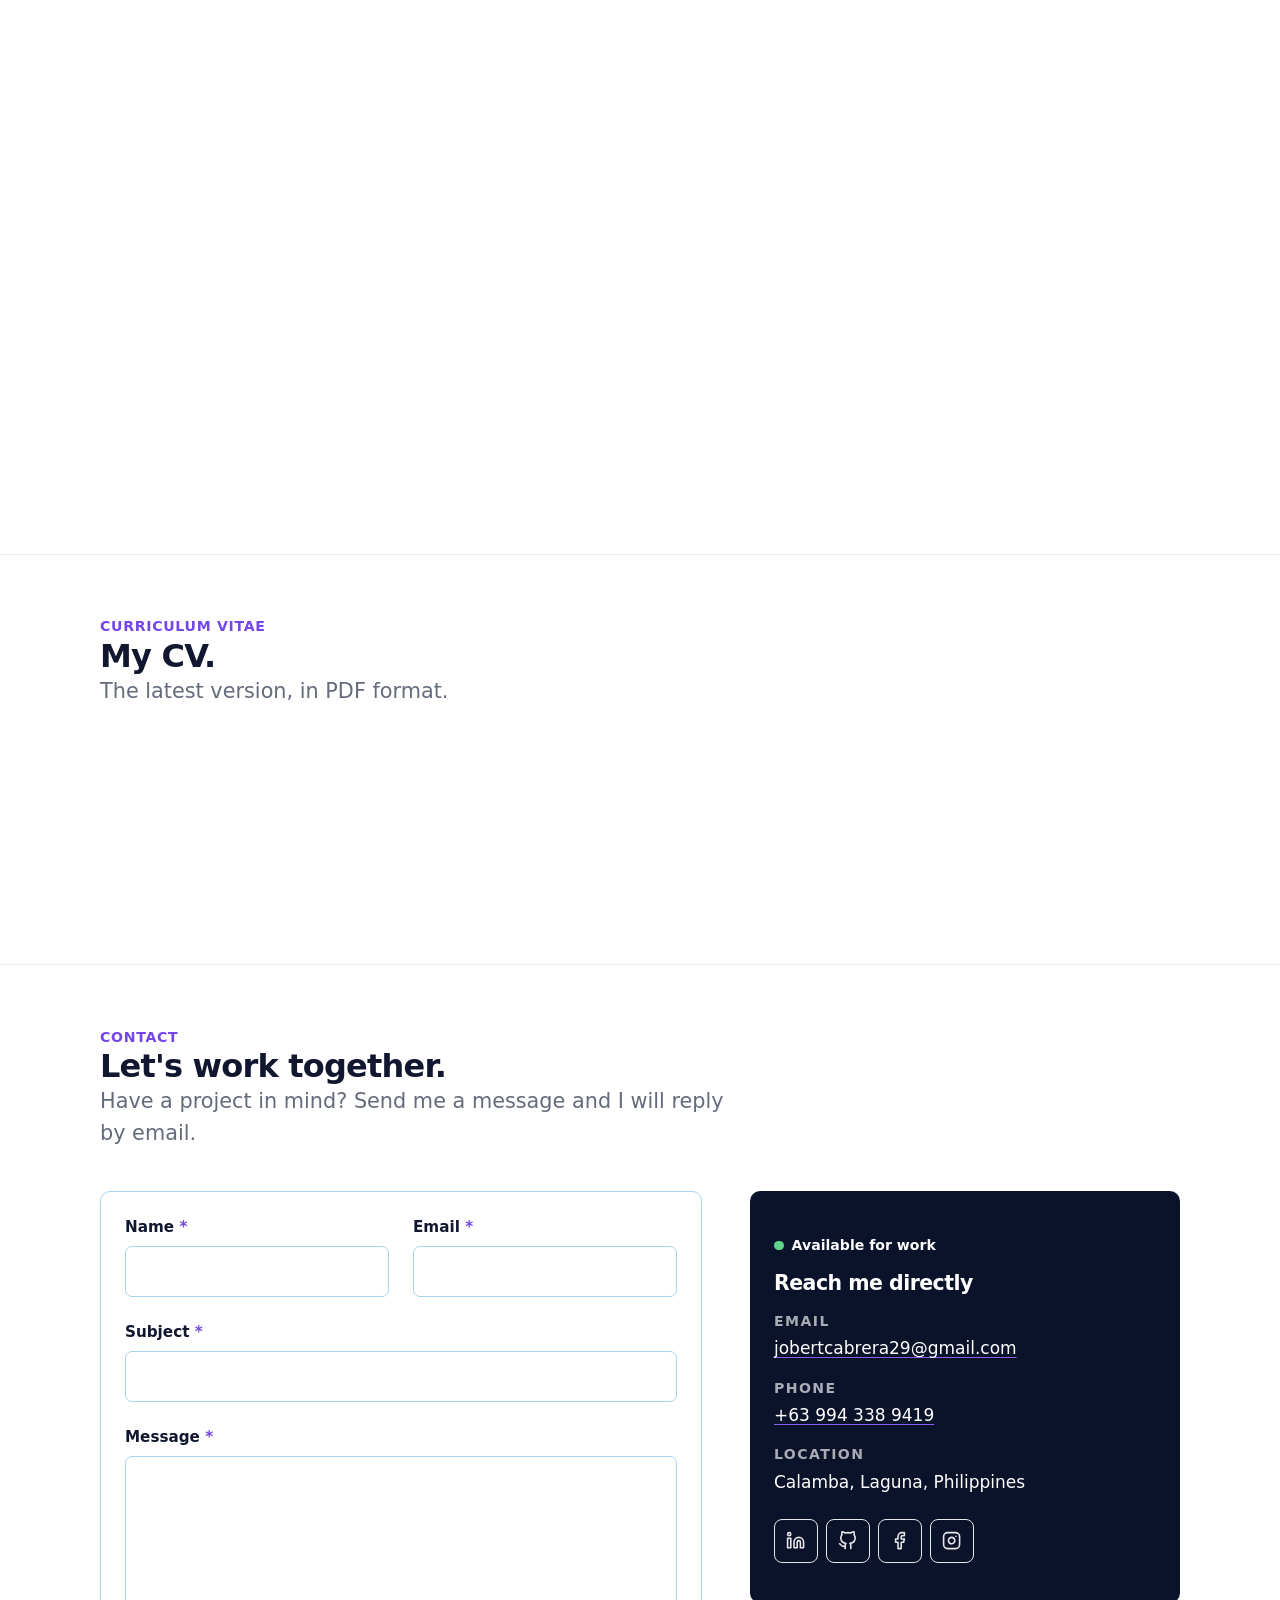
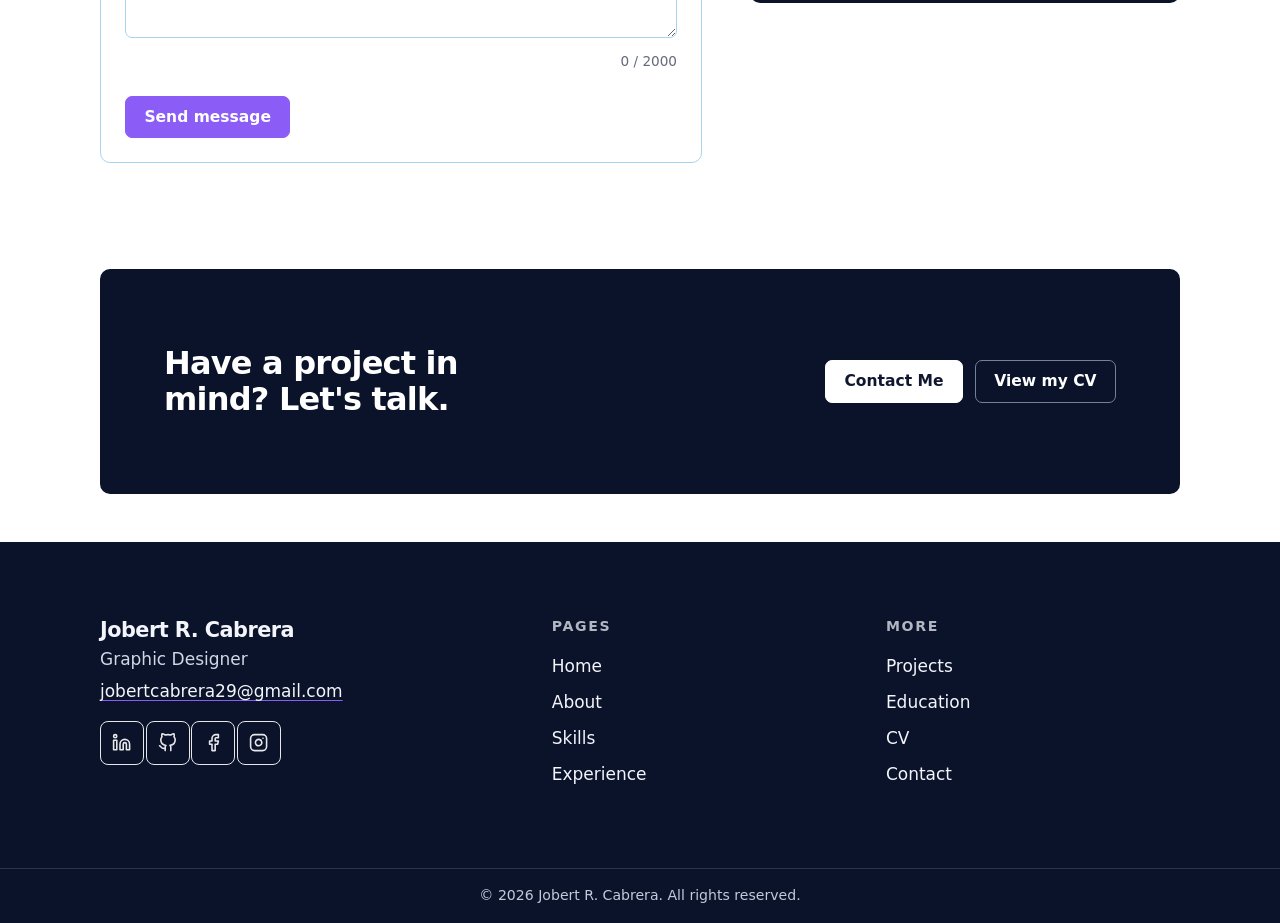
==== commit 694207ea: "Remove certificate PDF button from homepage" ====
--- a/index.html
+++ b/index.html
@@ -160,7 +160,7 @@
         <h4>The No-Code Creative: Figma for Talents and Local Businesses Workshop</h4>
         <p class="timeline__org">Department of Information and Communications Technology</p>
         <div class="certificate-preview"><img src="assets/certificate.jpg" alt="Certificate of Participation" loading="lazy" decoding="async"></div>
-        <div class="btn-row mt-3"><a class="btn btn--ghost" href="assets/certificate.pdf" target="_blank" rel="noopener">View Full PDF</a></div>
+        
       </article>
     </div>
   </div>
--- a/css/style.css
+++ b/css/style.css
@@ -716,8 +716,6 @@
     height: 2.1rem;
     flex: 0 0 auto;
     object-fit: contain;
-    border-radius: 50%;
-    background: #fff;
 }
 html { scroll-padding-top: calc(var(--header-h) + 1rem); }
 main > section[id] { scroll-margin-top: calc(var(--header-h) + 1rem); }
@@ -829,3 +827,25 @@
     .pager { gap: .75rem; }
     .pager a { min-width: 0; }
 }
+
+
+/* Center the copyright notice in the footer. */
+.site-footer__legal {
+    text-align: center;
+}
+.site-footer__legal .container {
+    display: flex;
+    justify-content: center;
+    align-items: center;
+}
+
+
+/* Keep the Professional skills tags neatly inside their card. */
+.skill-group:not(.skill-group--wide) .tags {
+    display: grid;
+    grid-template-columns: repeat(2, minmax(0, 1fr));
+}
+.skill-group:not(.skill-group--wide) .tag {
+    min-width: 0;
+    overflow-wrap: anywhere;
+}
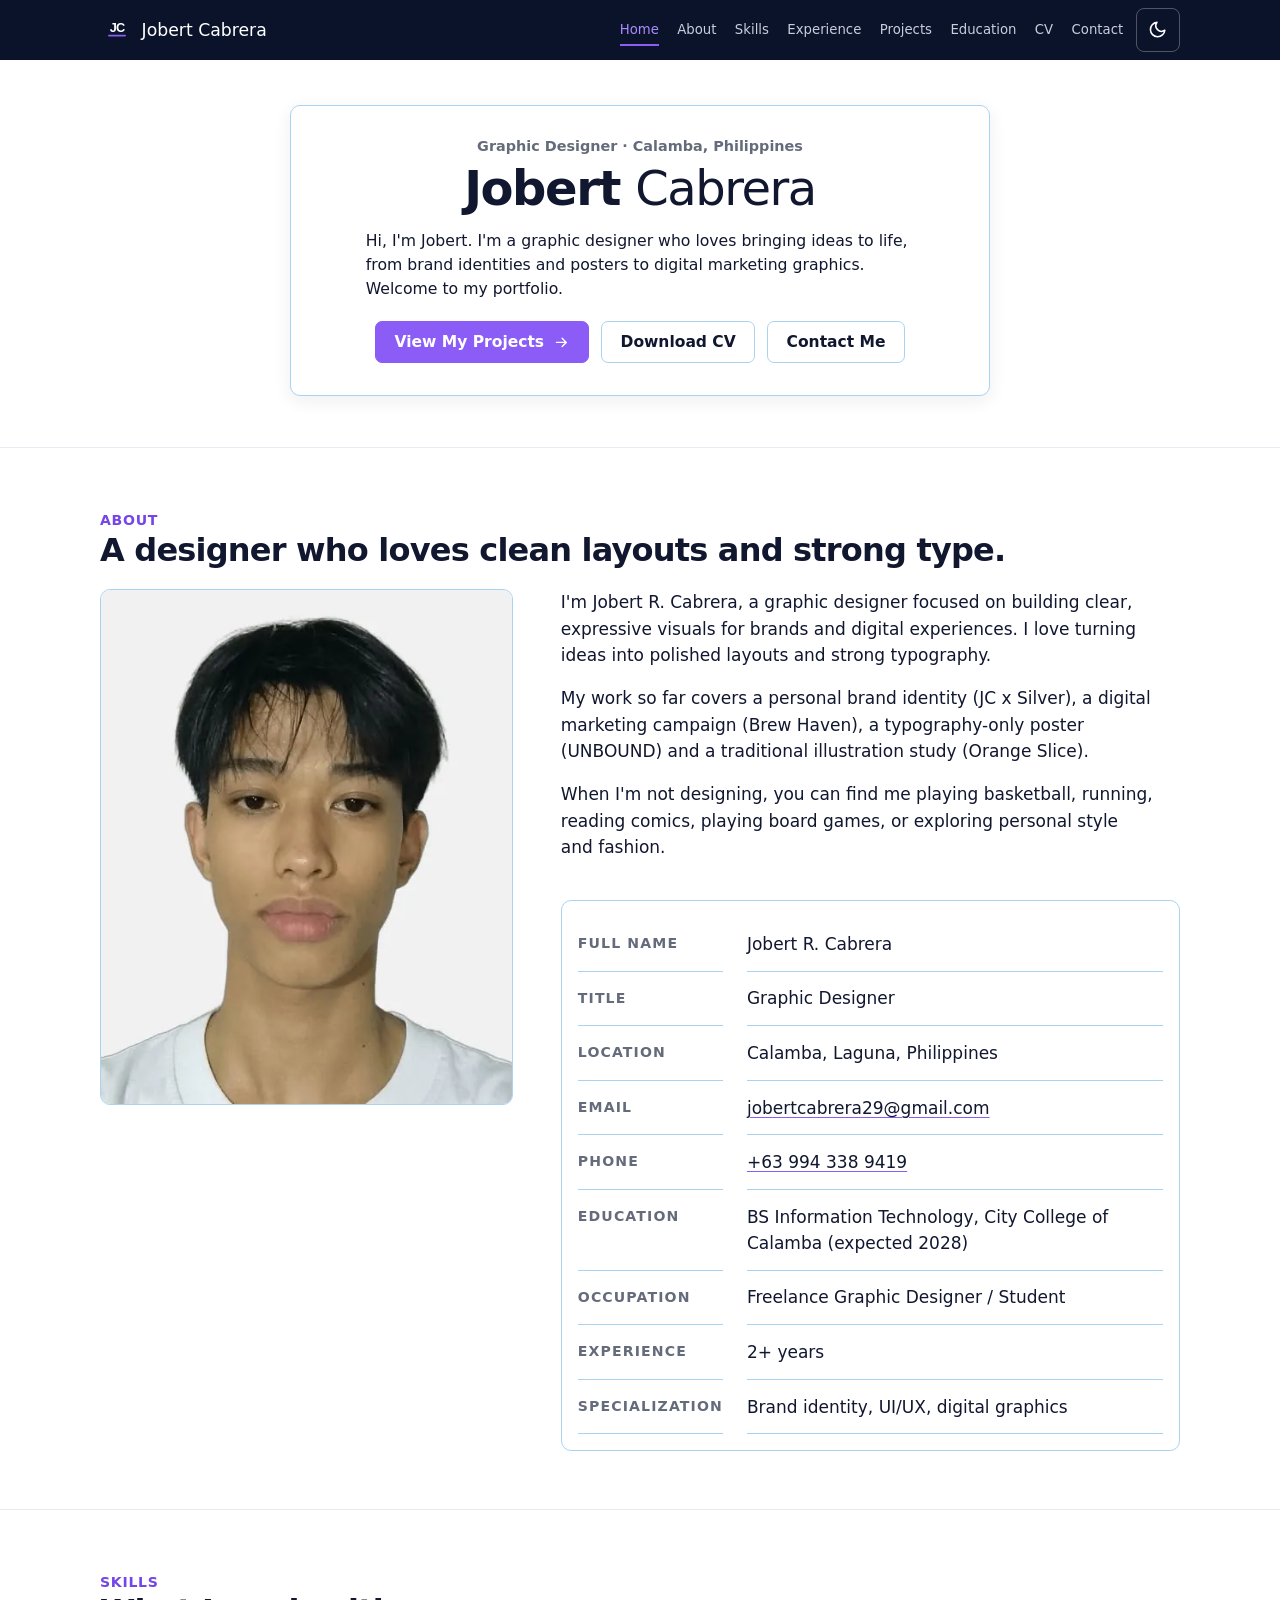
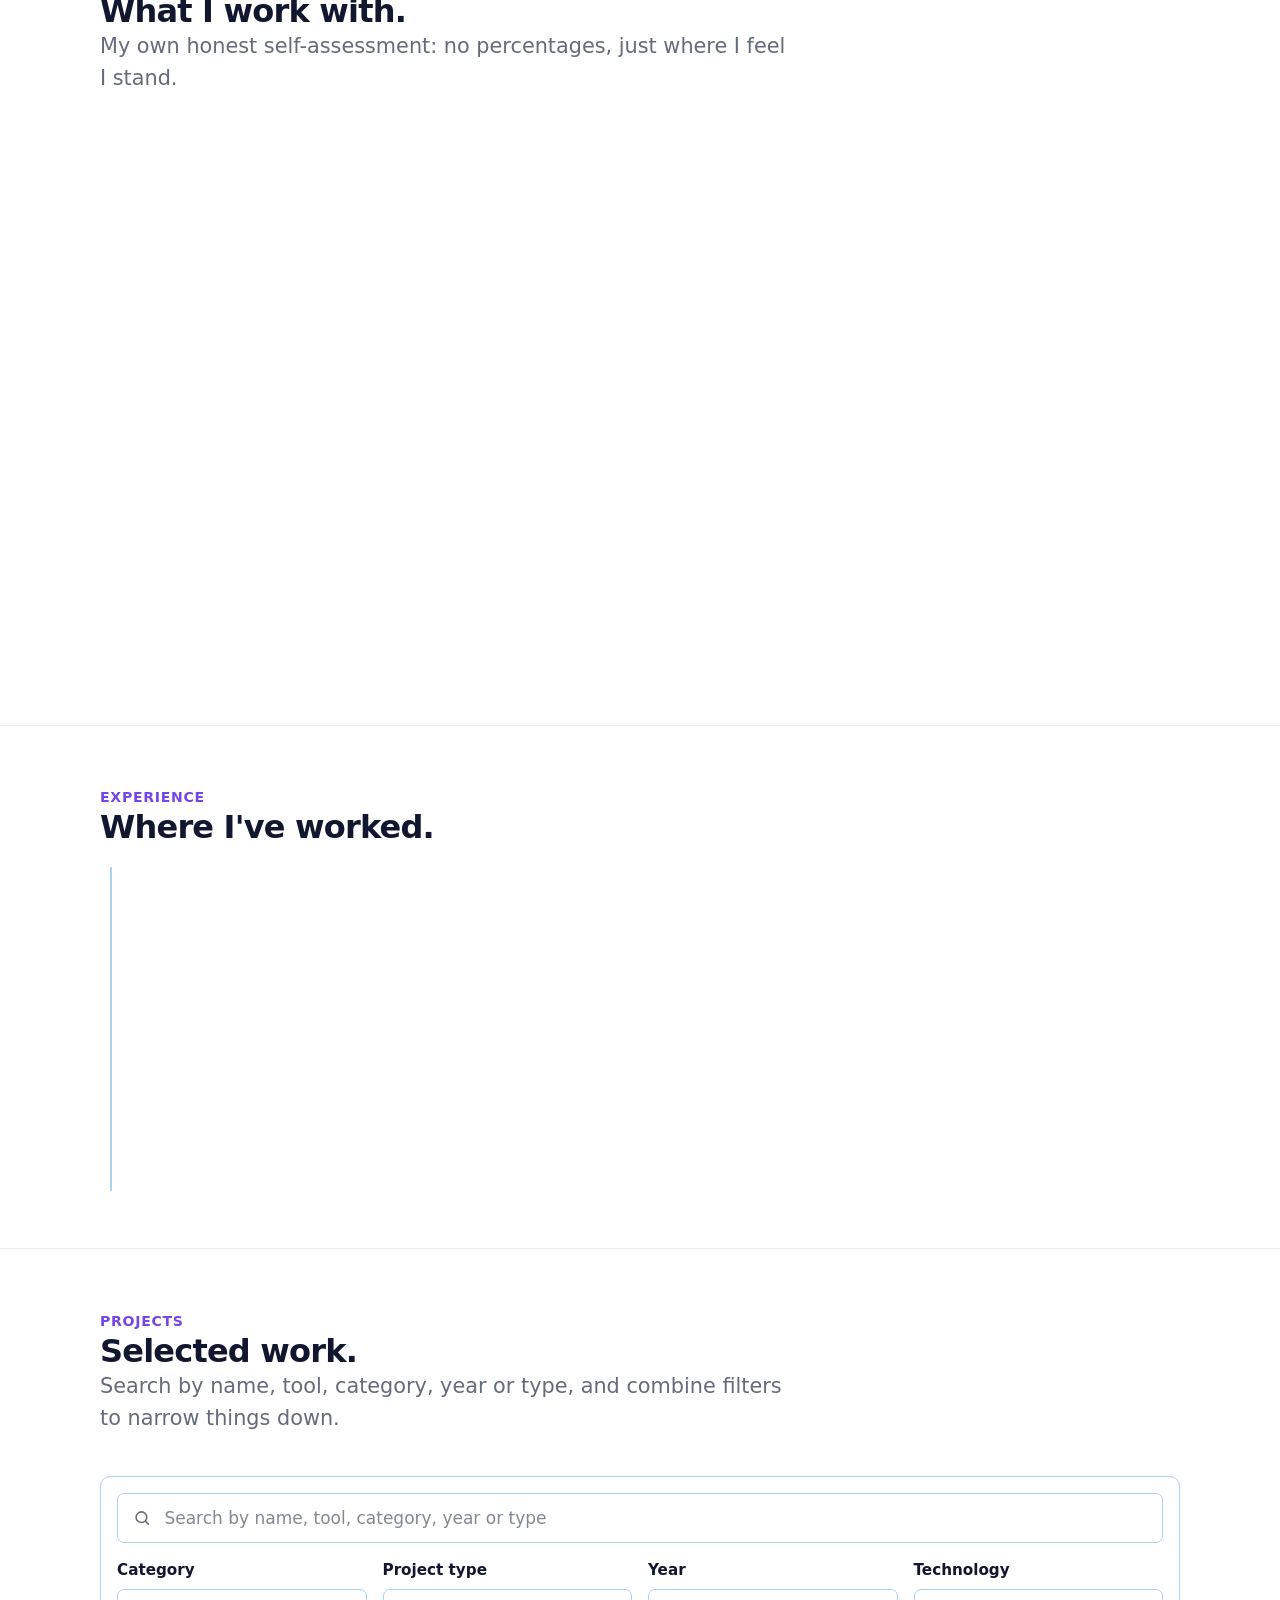
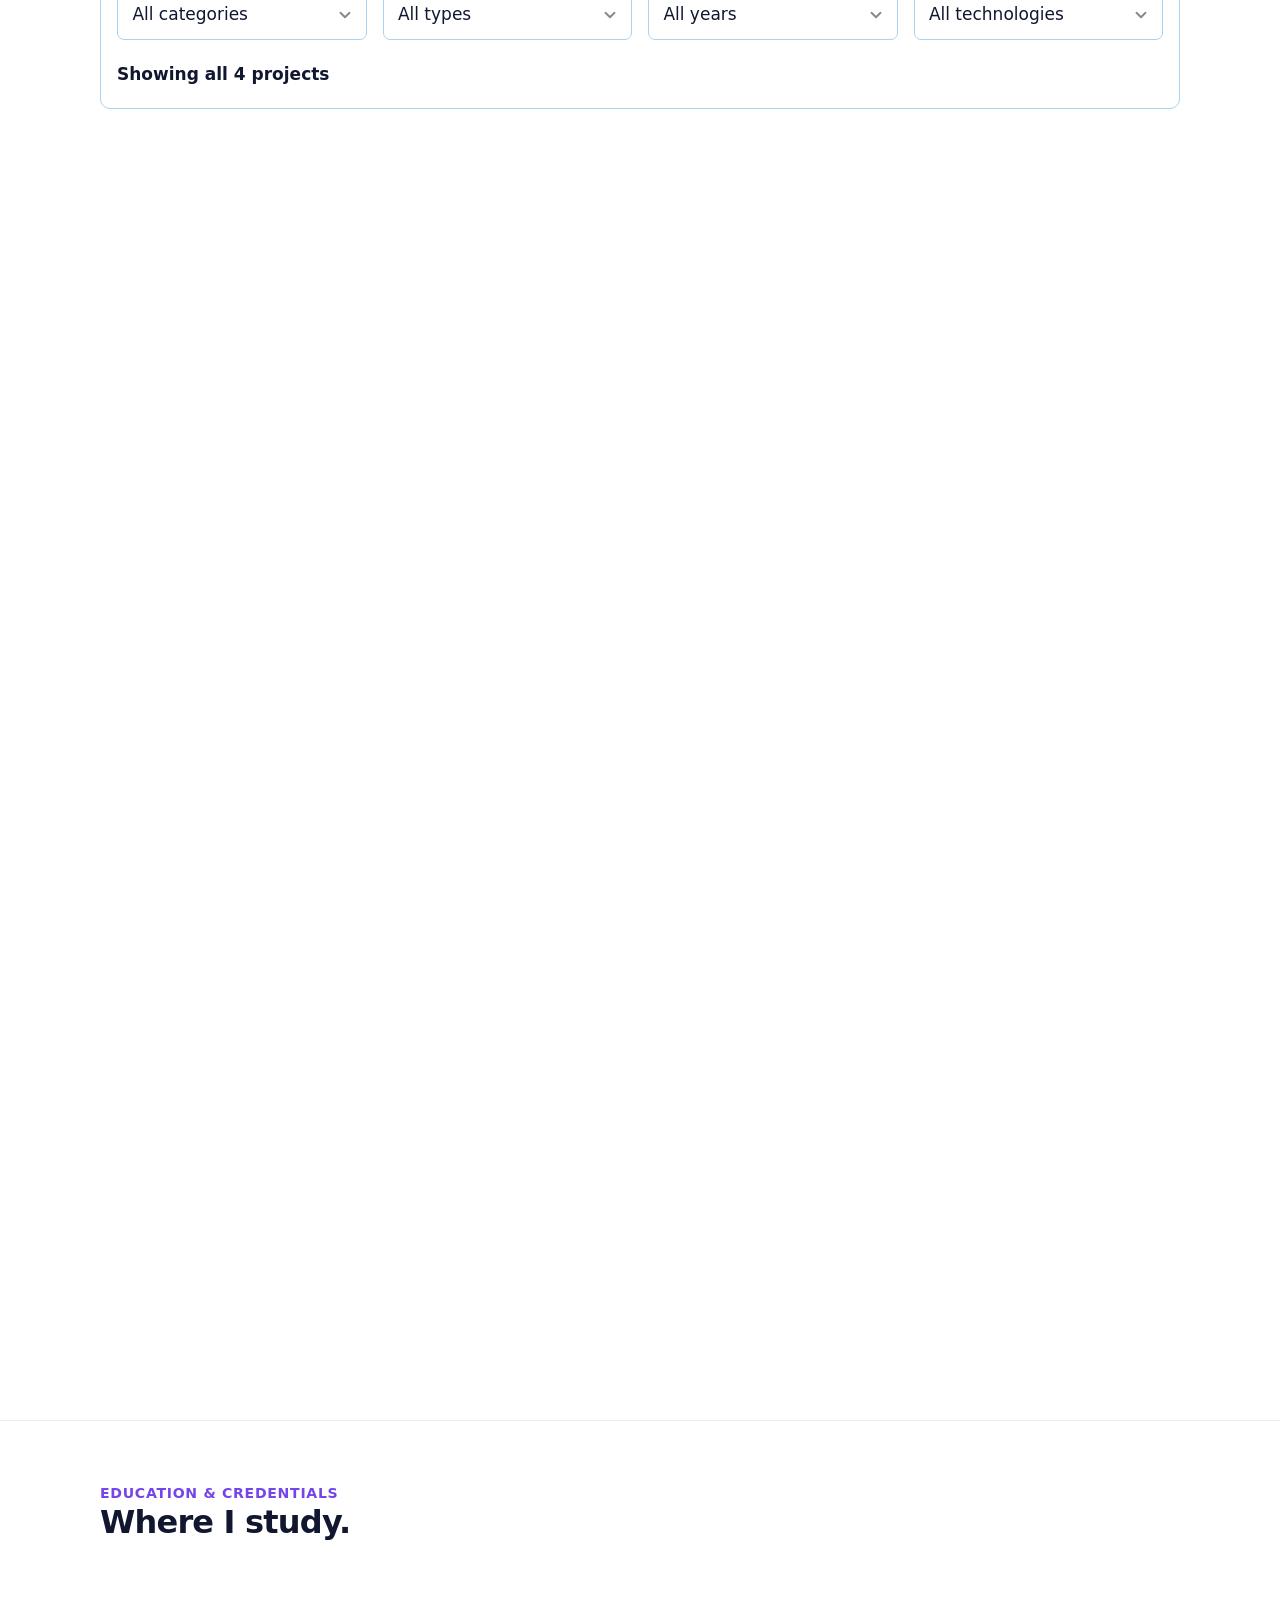
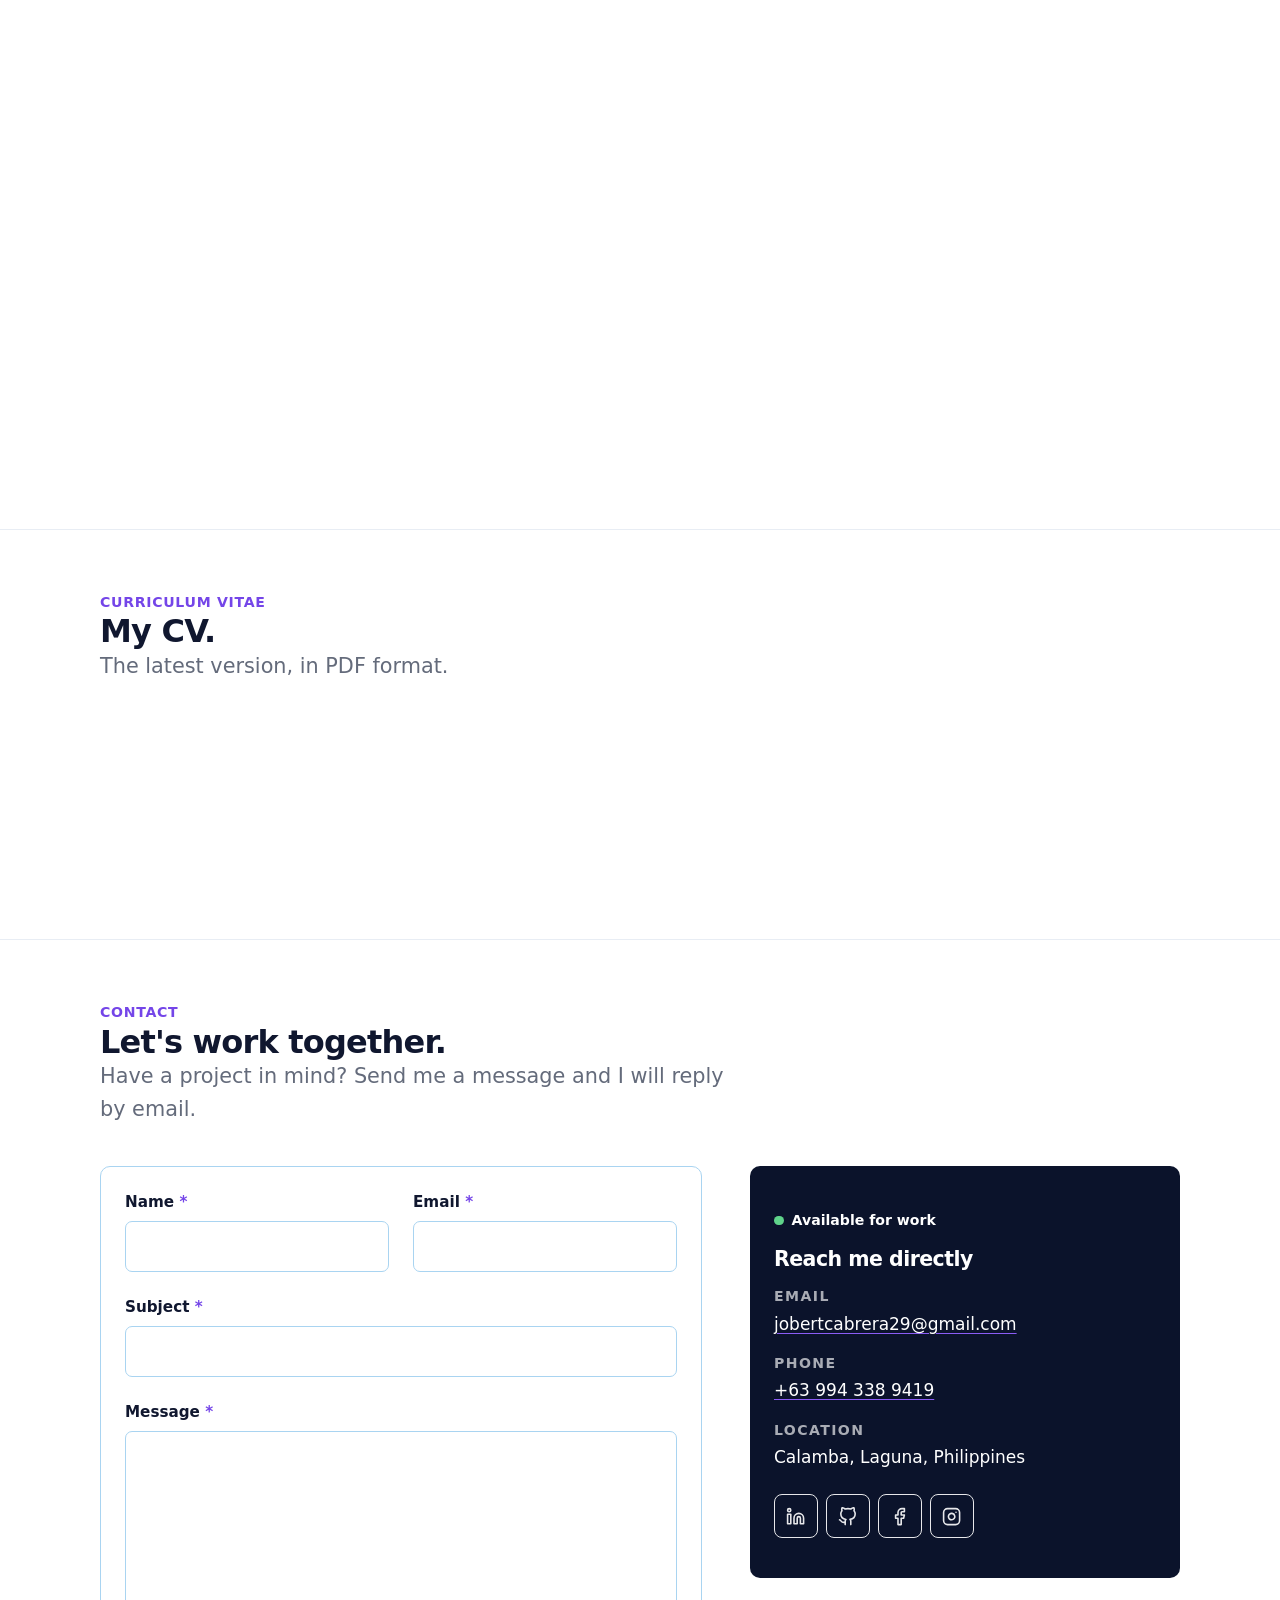
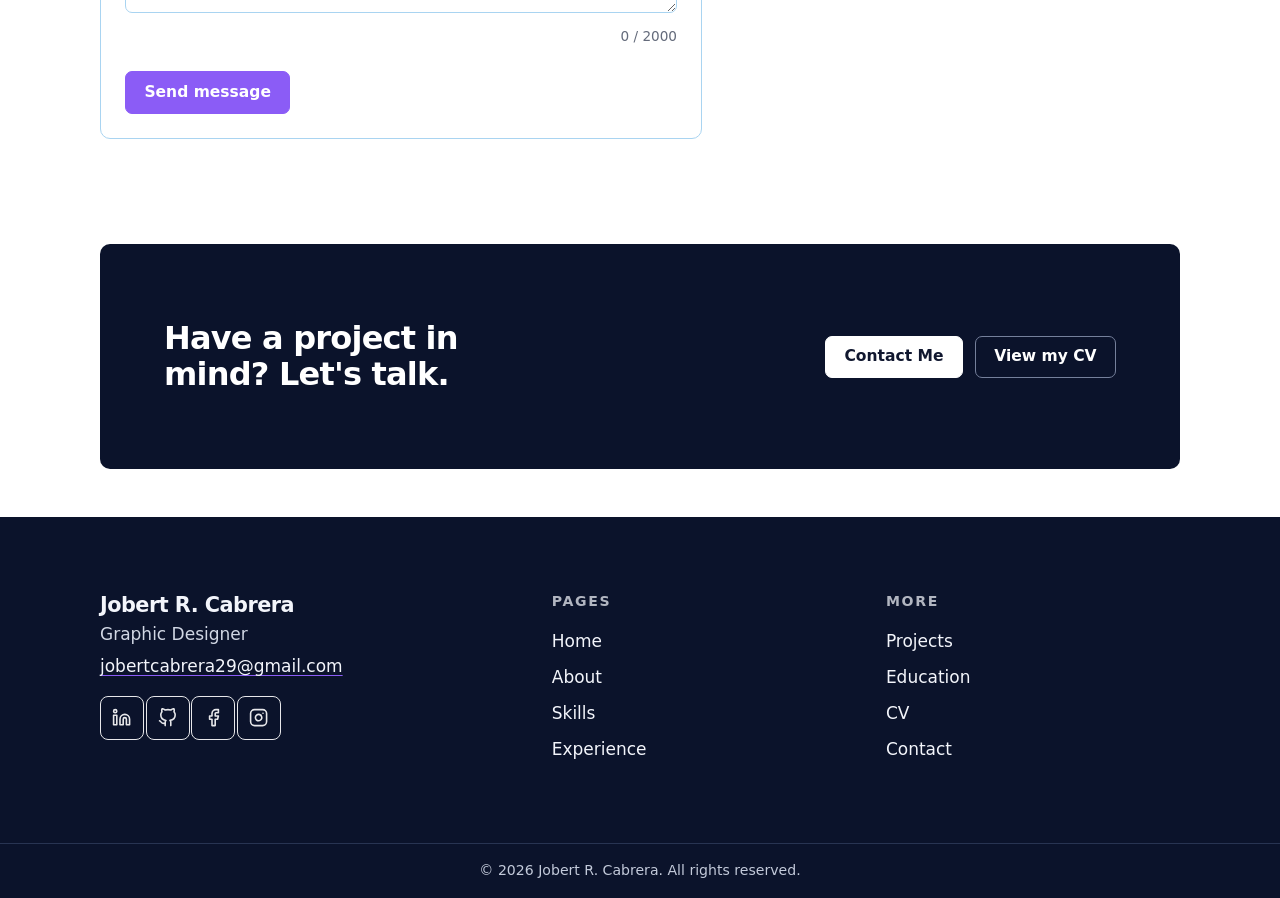
==== commit ad79bbdb: "Remove certificate PDF button from homepage" ====
--- a/index.html
+++ b/index.html
@@ -98,8 +98,6 @@
         <ul class="tags">
           <li class="tag">Time management</li><li class="tag">Creativity</li><li class="tag">Willingness to learn</li>
           <li class="tag">Training</li><li class="tag">Reliability</li><li class="tag">Accepting feedback</li>
-        <li class="tag">Teamwork</li><li class="tag">Communication</li><li class="tag">Adaptability</li>
-          <li class="tag">Organization</li><li class="tag">Problem-solving</li>
         </ul>
       </div>
       <div class="skill-group skill-group--wide reveal"><h2>Tools &amp; media in my projects</h2><p>Everything below was used in the work on my projects.</p><ul class="tags" id="project-tools"></ul></div>
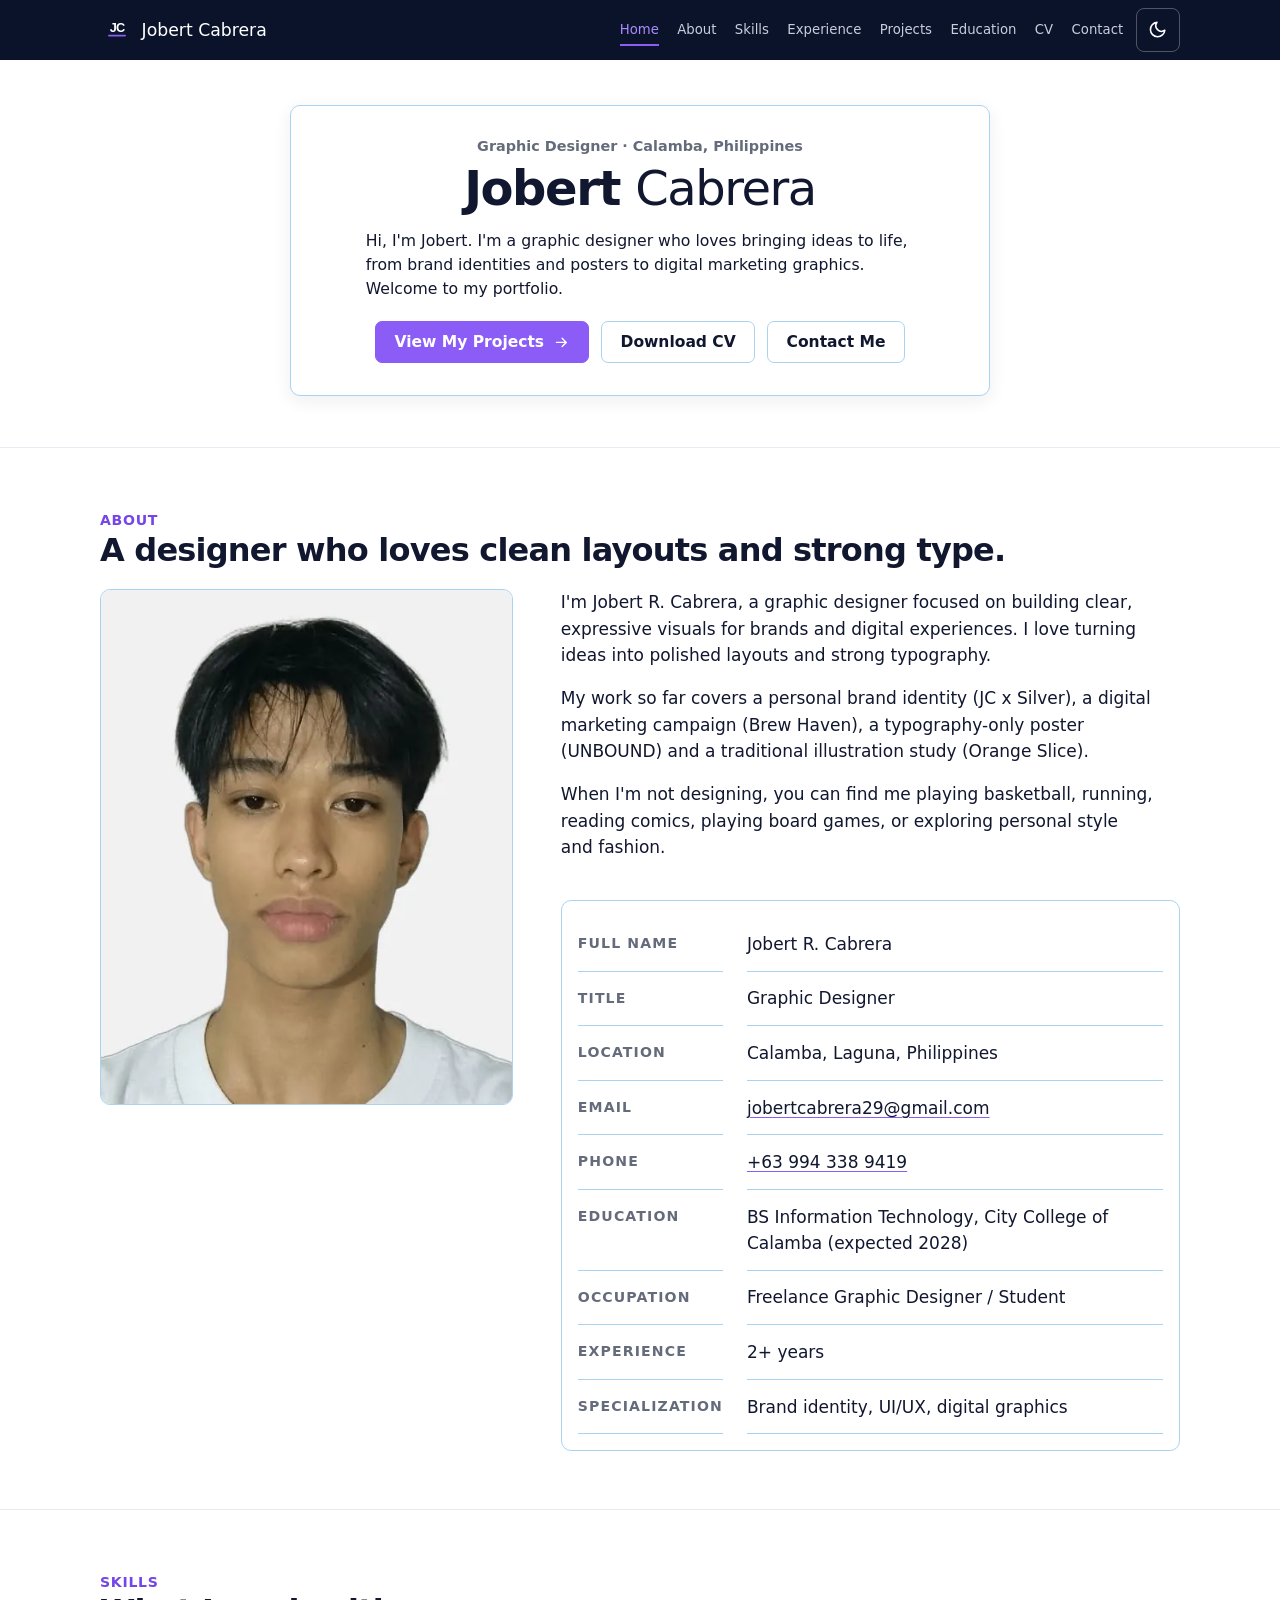
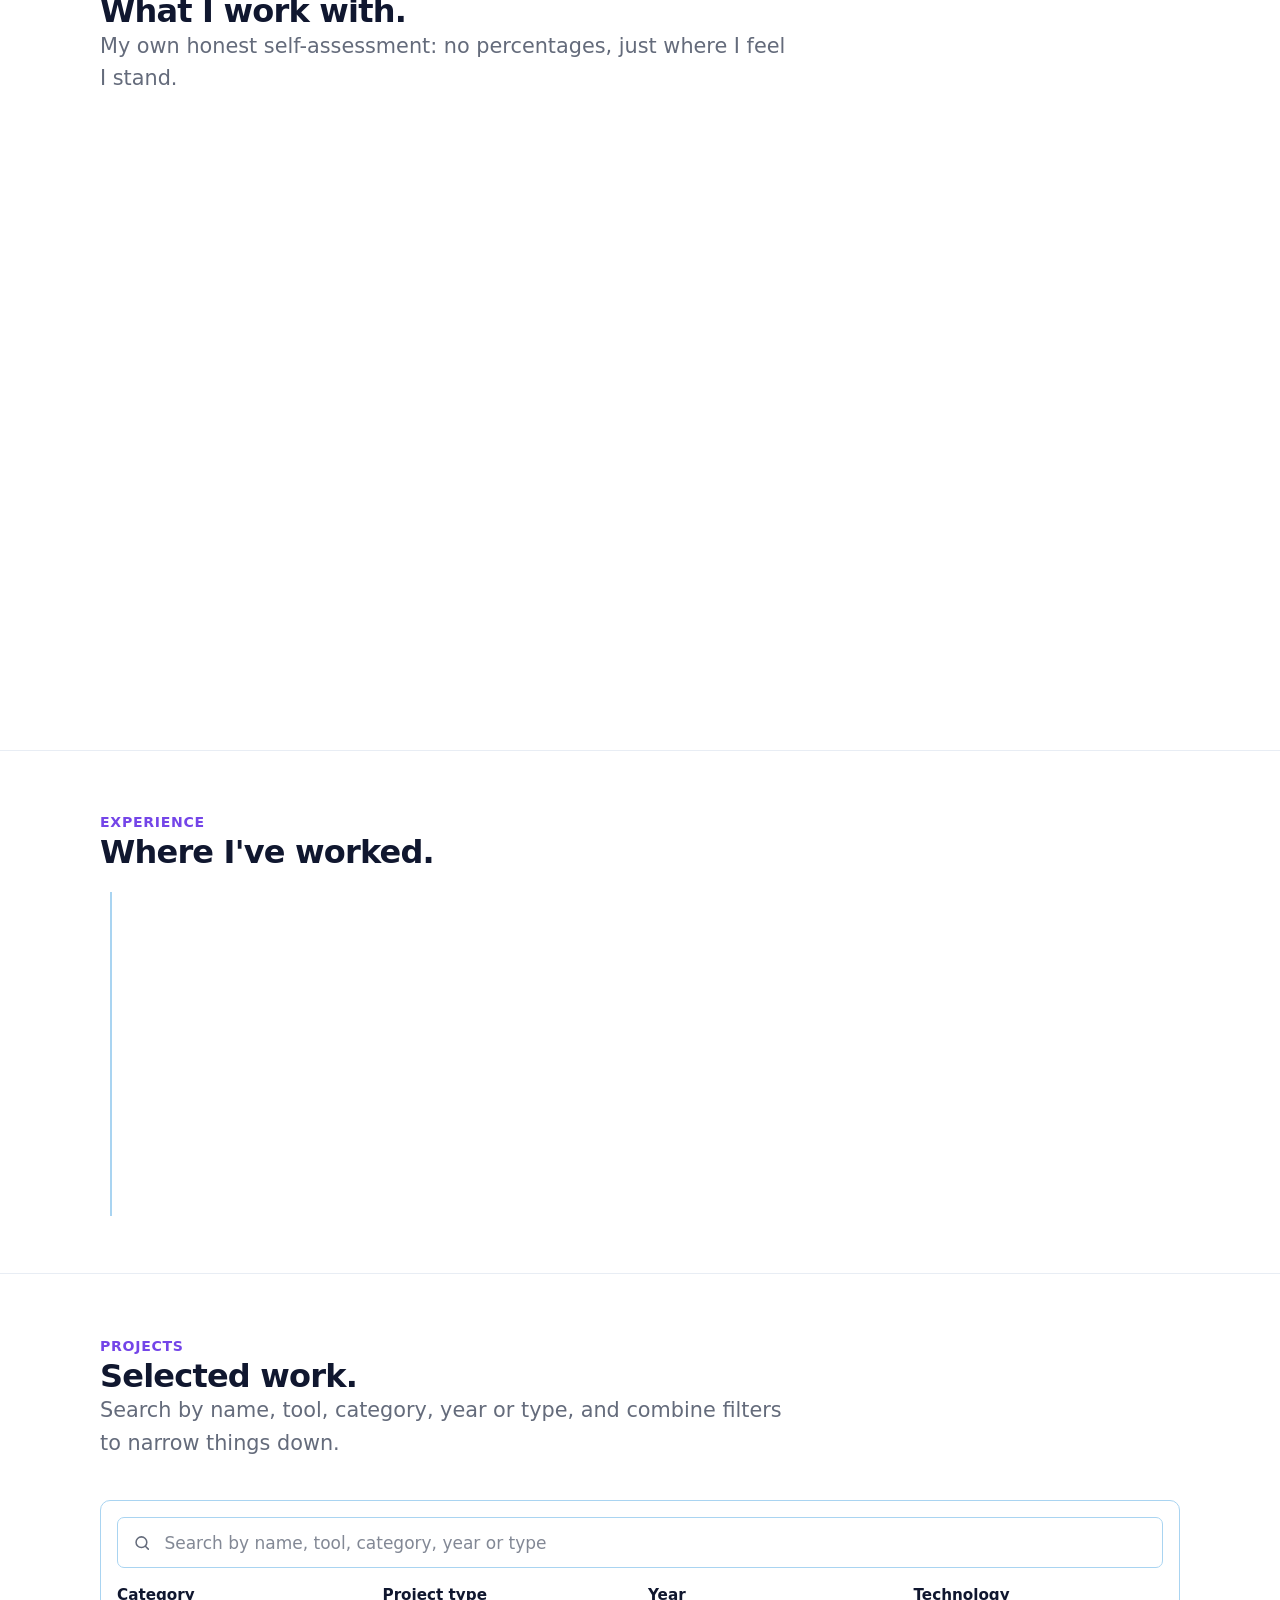
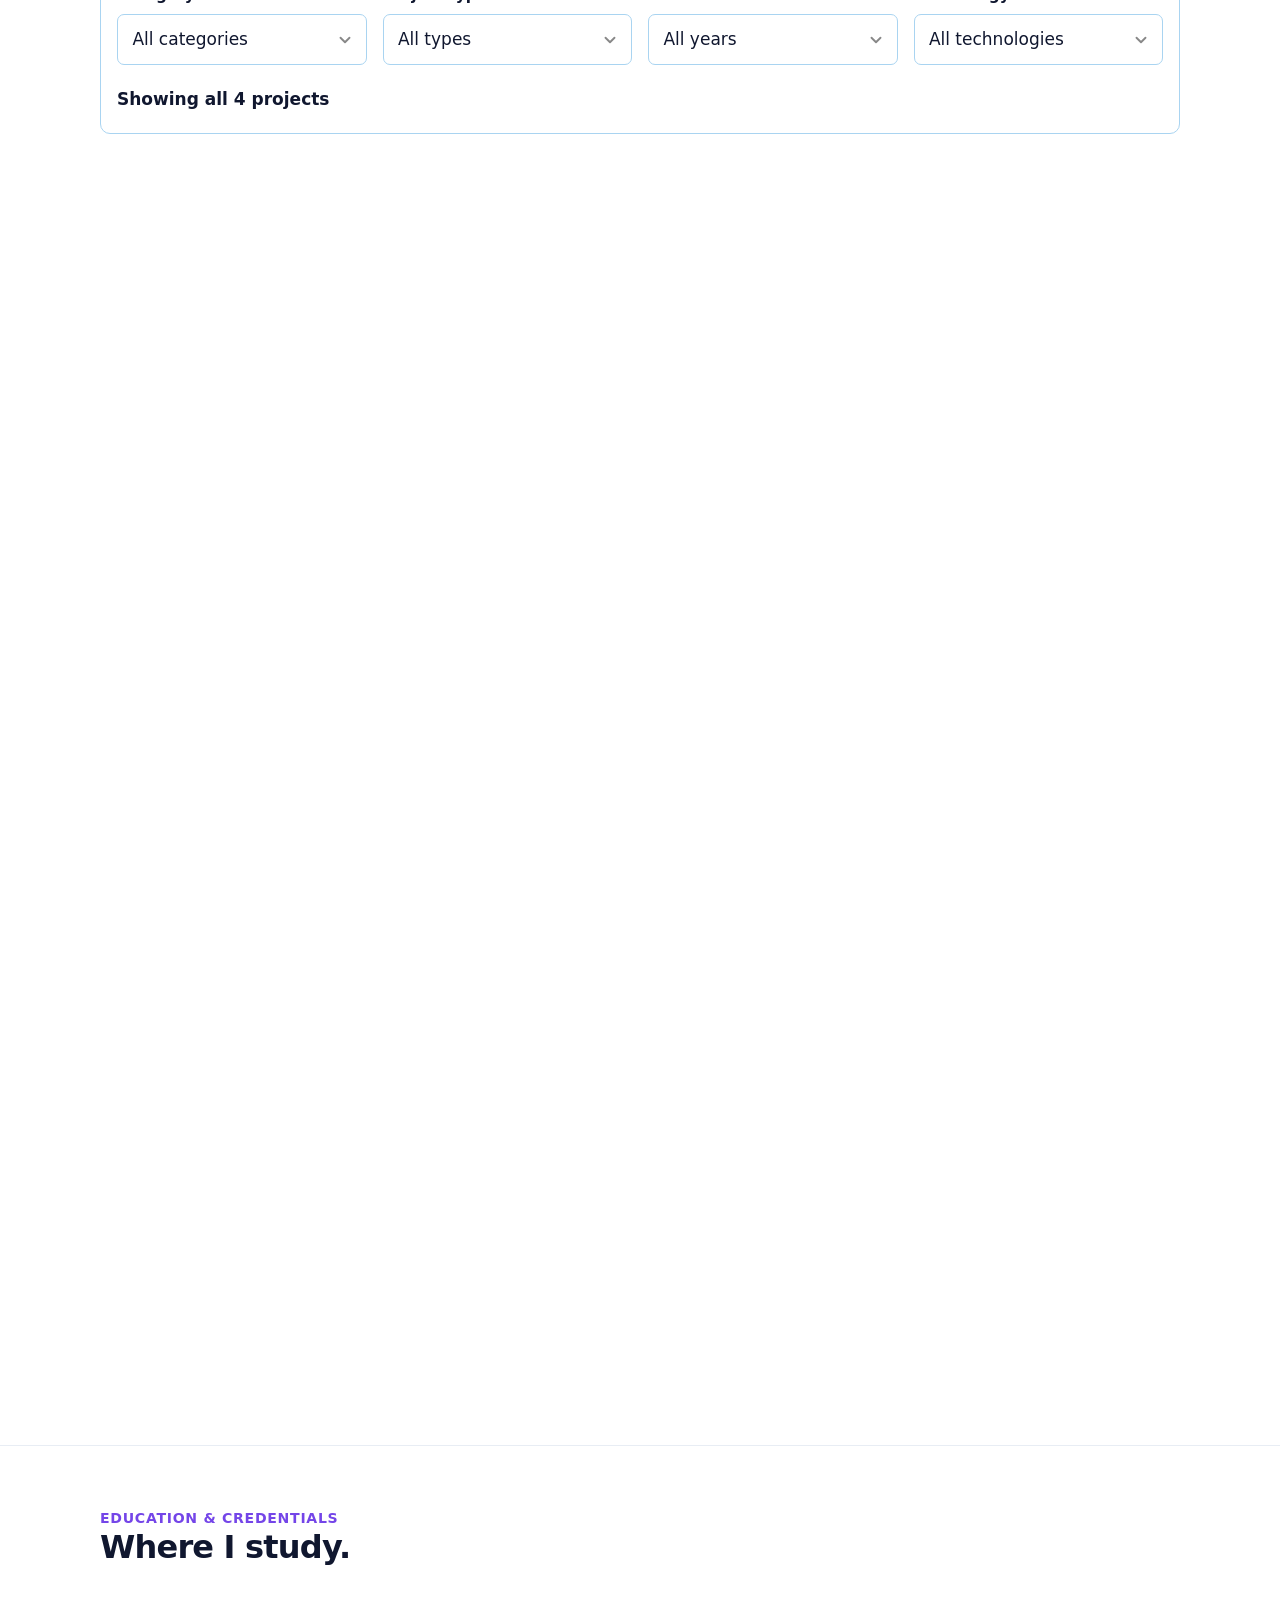
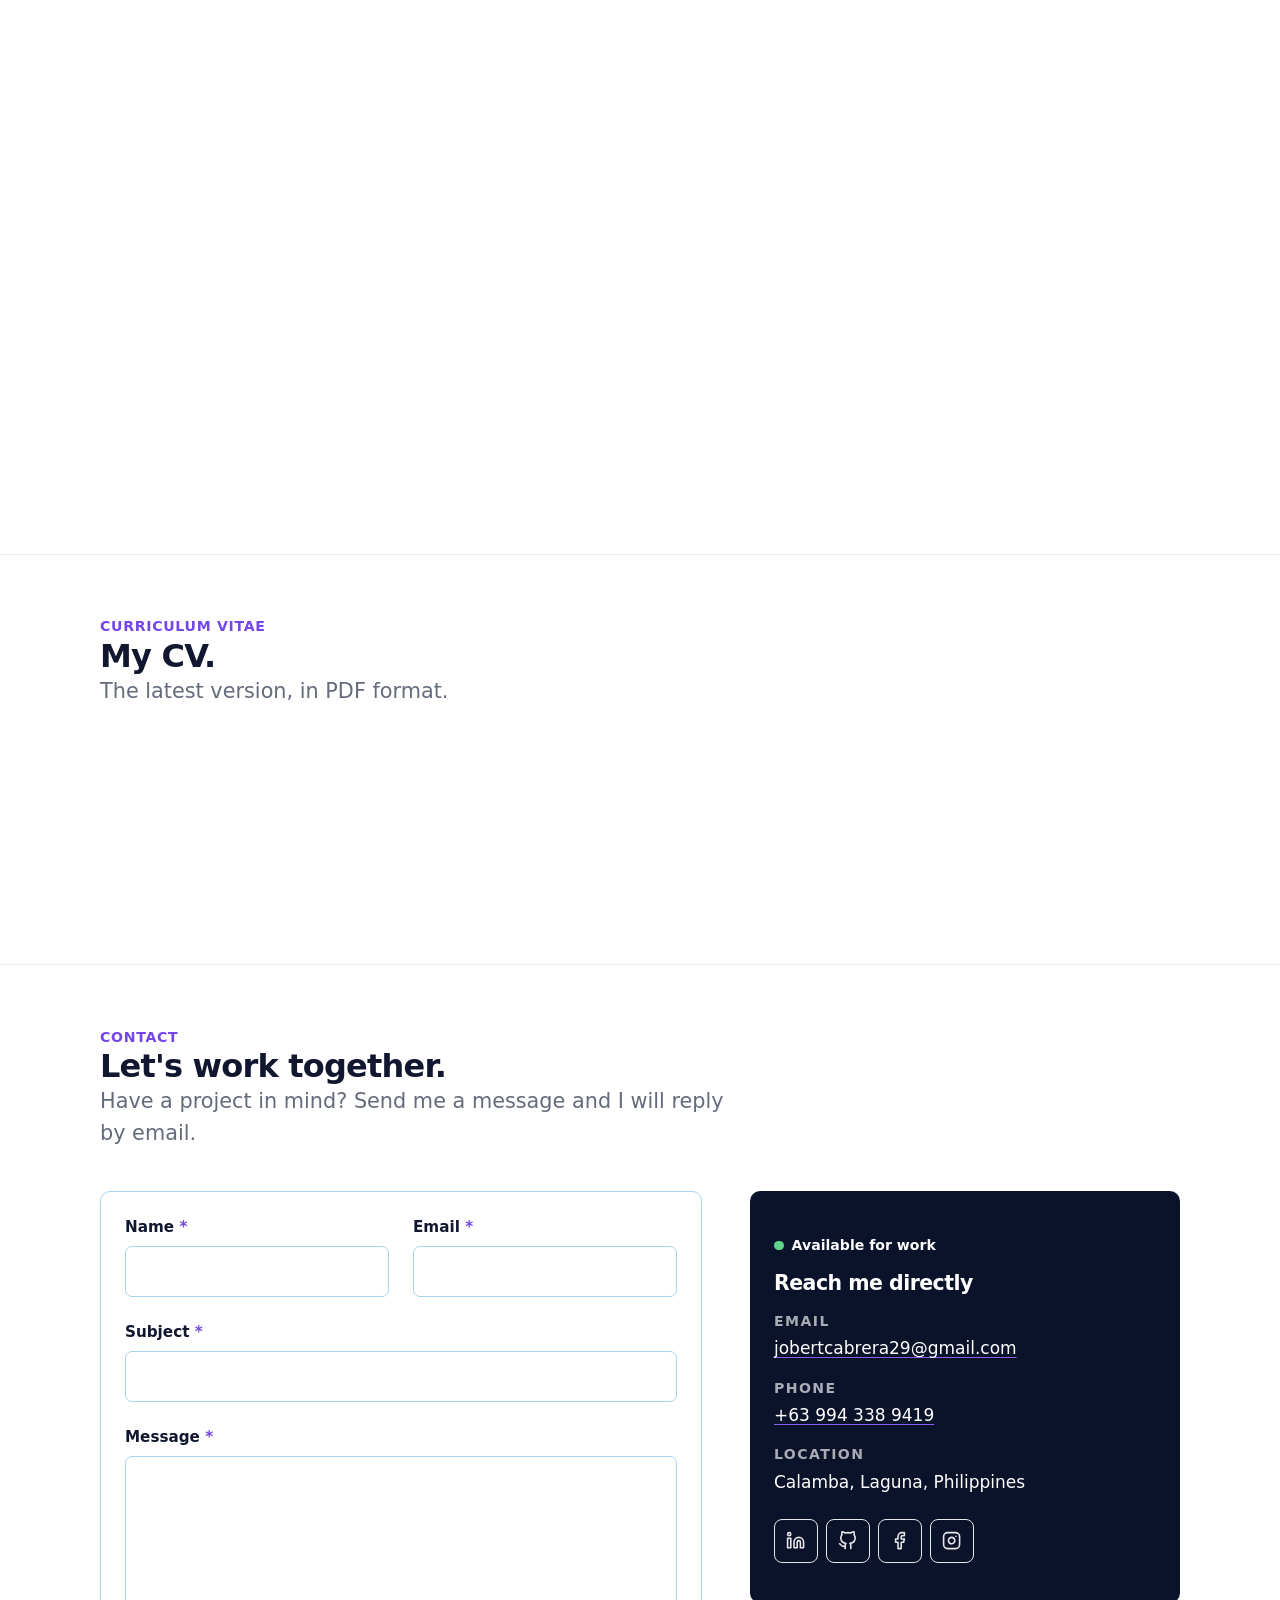
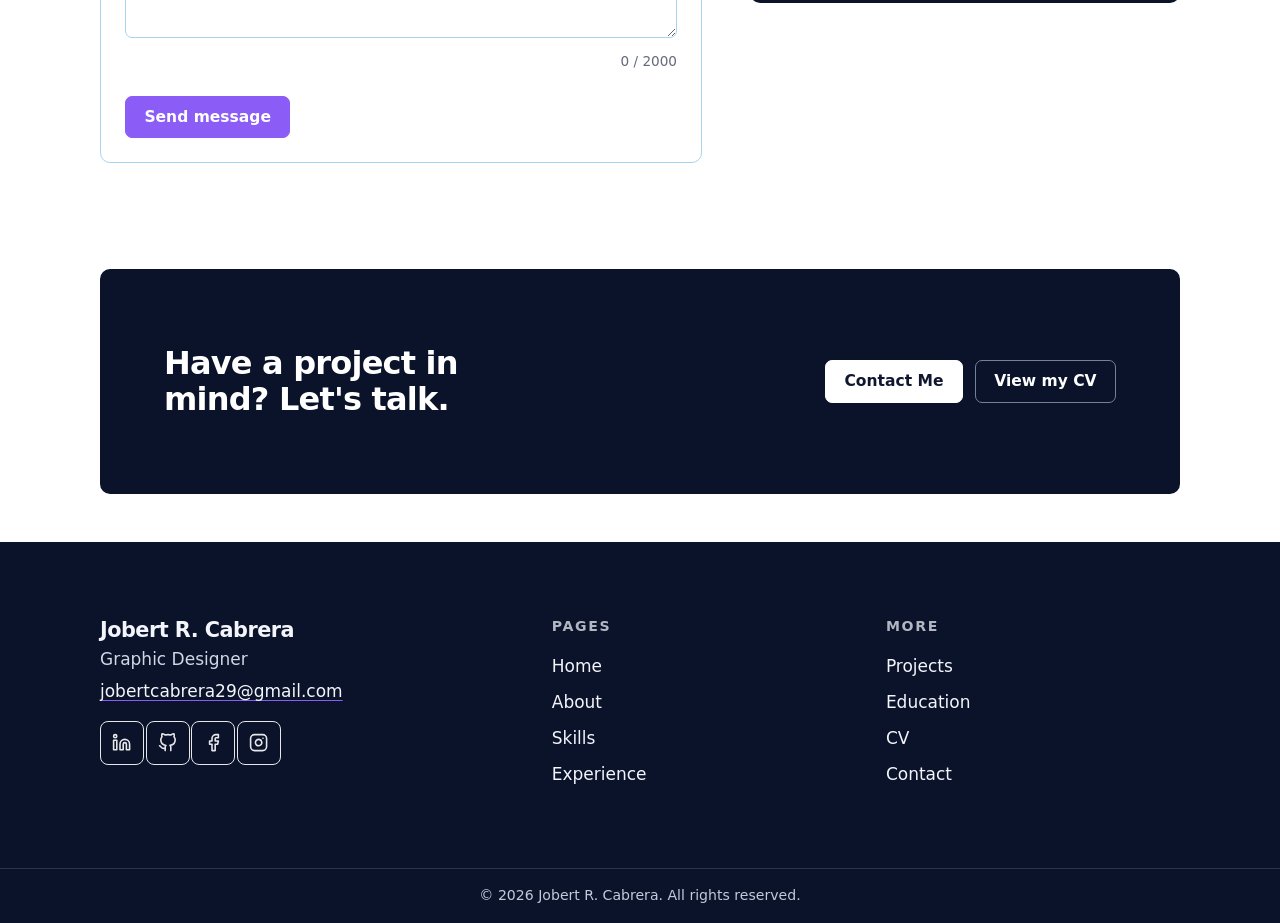
==== commit cdaa6f15: "Remove certificate PDF button from homepage" ====
--- a/index.html
+++ b/index.html
@@ -98,6 +98,8 @@
         <ul class="tags">
           <li class="tag">Time management</li><li class="tag">Creativity</li><li class="tag">Willingness to learn</li>
           <li class="tag">Training</li><li class="tag">Reliability</li><li class="tag">Accepting feedback</li>
+        <li class="tag">Teamwork</li><li class="tag">Communication</li><li class="tag">Adaptability</li>
+          <li class="tag">Organization</li><li class="tag">Problem-solving</li>
         </ul>
       </div>
       <div class="skill-group skill-group--wide reveal"><h2>Tools &amp; media in my projects</h2><p>Everything below was used in the work on my projects.</p><ul class="tags" id="project-tools"></ul></div>
